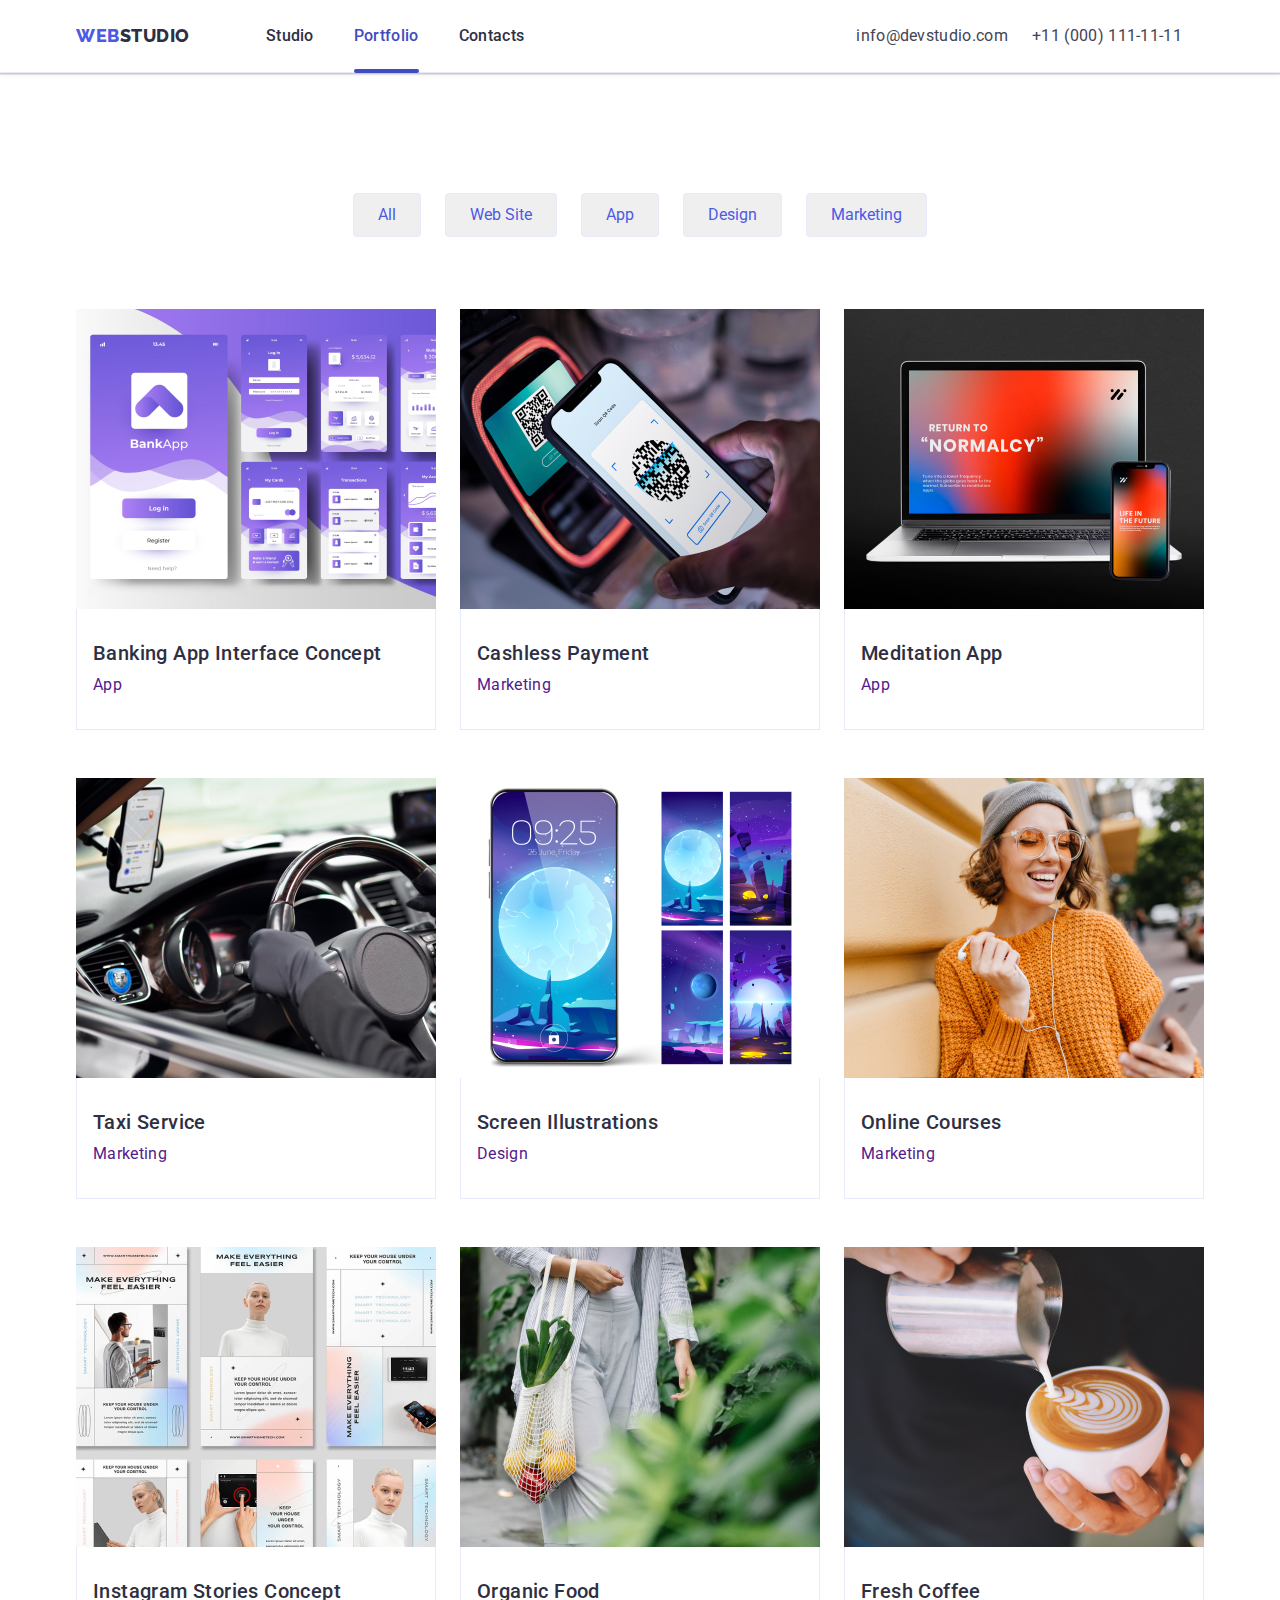
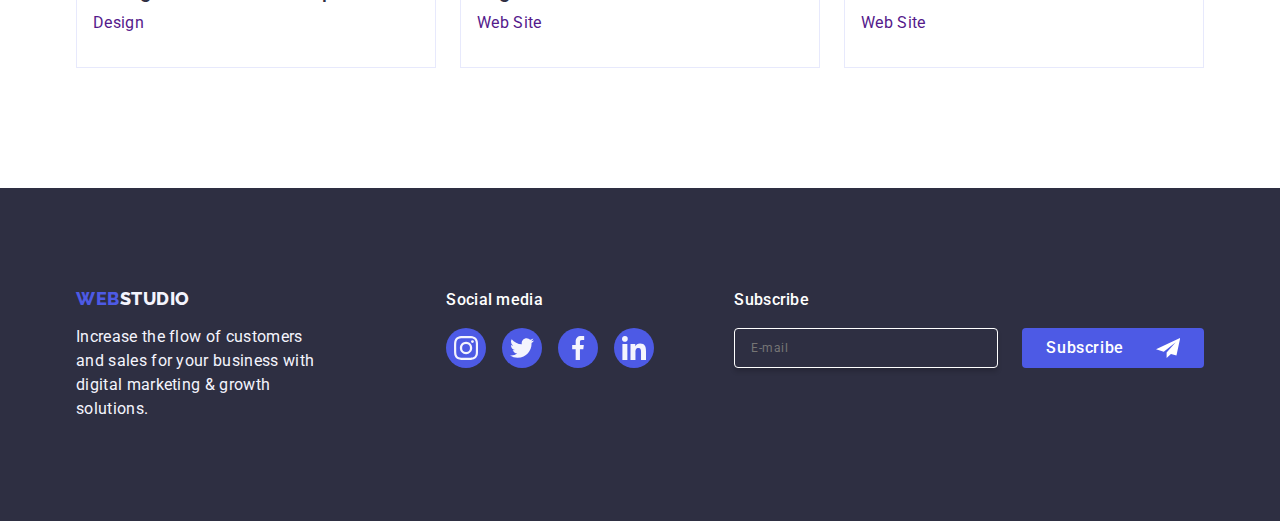
==== portfolio.html @ d0aaf646 "commit" ====
<!DOCTYPE html>
<html lang="en">
<head>

    <meta charset="UTF-8">
    <meta name="viewport" content="width=device-width, initial-scale=1.0">
    <title>pracadomowa2</title>
 
    <link rel="preconnect" href="https://fonts.googleapis.com">
<link rel="preconnect" href="https://fonts.gstatic.com" crossorigin>
<link href="https://fonts.googleapis.com/css2?family=Raleway:wght@800&family=Roboto:wght@400;500;700;900&display=swap"
rel="stylesheet">
<link rel="stylesheet" href="https://cdnjs.cloudflare.com/ajax/libs/modern-normalize/2.0.0/modern-normalize.min.css">
<link rel="stylesheet" href="./css/index.css">
<link rel="stylesheet" href="./css/index2.css">
</head>
<body>
    <header class="header">
        <div class="container header-div">
            <nav class="navigation">
                <a class="logo link" href="./index.html">Web<span class="logo-span">Studio</span></a>
               
                 <ul class="list nav-ul ">
                    <li class="nav-li"><a class="menu-link link" href="./index.html" >Studio</a></li>
                    <li class="nav-li"><a class="menu-link link menu-link-underline" href="./portfolio.html" >Portfolio</a></li>
                    <li class="nav-li"><a class="menu-link link" href="" >Contacts</a></li>
                </ul>
             </nav> 
            <address class="address">
    
                <ul class="list" >
     <li> <a class="address-item link" href="mailto:info@devstudio.com" >info@devstudio.com</a></li>
       <li><a class="address-item link" href="tel:+110001111111">+11 (000) 111-11-11</a></li>
                </ul>
    </address>
        </div>
    </header>
<main>

                        <!--Buttons-->
<section class="section-portfolio hero">
<div class="container">
    <h1 class="visually-hidden">Portfolio</h1>

    <ul class="project-list"> 
      <li class="link"><button type="button" class="button-p">All</button></li>
        <li class="link"><button type="button" class="button-p">Web Site</button></li>
       <li class="link"><button type="button" class="button-p">App</button></li>
       <li class="link"><button type="button" class="button-p">Design</button></li>
        <li class="link"><button type="button" class="button-p">Marketing</button></li>
    
    </ul>
            <!--Zbiór zdjęć z nagłowkami-->
                                <!--fisrt set-->
            <ul class="project-list-filters">
                <li class="li-portfolio">
                    <a class="link-two" href="">
                        <div class="overlay">
                    <img src="./images/photo1.jpg" alt="Interface application" width="360" height="300">
                <p class="overlay-p"> 14 Stylish and User-Friendly App Design Concepts · Task
                    Manager App · Calorie Tracker App · Exotic Fruit Ecommerce
                    App · Cloud Storage App</p>
                </div>

                    <div class="container-portfolio">   <h2 class="project-tittle">Banking App Interface Concept</h2> 
                <p class="project-text">App</p>
             </div> </a>
        </Li>
            <li class="li-portfolio">
                <a class="link-two" href="">
                    <div class="overlay">
                    <img src="./images/photo2.jpg" alt="Interface application" width="360" height="300">
                <p class="overlay-p"> 14 Stylish and User-Friendly App Design Concepts · Task
                    Manager App · Calorie Tracker App · Exotic Fruit Ecommerce
                    App · Cloud Storage App</p>
                </div>
                <div class="container-portfolio">      <h2 class="project-tittle">Cashless Payment</h2>
                <p class="project-text">Marketing</p>
          </div> </a>
        </li>
            <li class="li-portfolio">
                <a class="link-two" href="">
                    <div class="overlay">
                    <img src="./images/photo3.jpg" alt="Interface application" width="360" height="300">
                <p class="overlay-p"> 14 Stylish and User-Friendly App Design Concepts · Task
                    Manager App · Calorie Tracker App · Exotic Fruit Ecommerce
                    App · Cloud Storage App</p>
                </div>
                <div class="container-portfolio">  <h2 class="project-tittle">Meditation App</h2>
            <p class="project-text">App</p>
          </div> </a>
    </li> 
            <li class="li-portfolio">
                <a class="link-two" href="">
                    <div class="overlay">
                    <img src="./images/photo4.jpg" alt="Interface application" width="360" height="300">
                <p class="overlay-p"> 14 Stylish and User-Friendly App Design Concepts · Task
                    Manager App · Calorie Tracker App · Exotic Fruit Ecommerce
                    App · Cloud Storage App</p>
                </div>
                <div class="container-portfolio">       <h2 class="project-tittle">Taxi Service</h2>
                <p class="project-text">Marketing</p>
         </div>
            </a>
         </li>
          <li class="li-portfolio">
            <a class="link-two" href="">
                <div class="overlay">
                    <img src="./images/photo5.jpg" alt="Interface application" width="360" height="300">
                <p class="overlay-p"> 14 Stylish and User-Friendly App Design Concepts · Task
                    Manager App · Calorie Tracker App · Exotic Fruit Ecommerce
                    App · Cloud Storage App</p>
                </div>
                <div class="container-portfolio">     <h2 class="project-tittle">Screen Illustrations</h2>
                <p class="project-text">Design</p>
            </div>     </a> 
        </li>
            <li class="li-portfolio">
                <a class="link-two" href="">
                    <div class="overlay">
                    <img src="./images/photo6.jpg" alt="Interface application" width="360" height="300">
                <p class="overlay-p"> 14 Stylish and User-Friendly App Design Concepts · Task
                    Manager App · Calorie Tracker App · Exotic Fruit Ecommerce
                    App · Cloud Storage App</p>
                </div>
                <div class="container-portfolio">     <h2 class="project-tittle">Online Courses</h2>
                <p class="project-text">Marketing</p>
            </div>   </a>
        </li>
                <li class="li-portfolio">
                    <a class="link-two" href="">
                        <div class="overlay">
                        <img src="./images/photo7.jpg" alt="Interface application" width="360" height="300">
                    <p class="overlay-p"> 14 Stylish and User-Friendly App Design Concepts · Task
                        Manager App · Calorie Tracker App · Exotic Fruit Ecommerce
                        App · Cloud Storage App</p>
                    </div>
                <div class="container-portfolio">      <h2 class="project-tittle">Instagram Stories Concept</h2>
                <p class="project-text">Design</p>
            </div>   </a>
        </li>
            <li class="li-portfolio">
                <a class="link-two" href="">
                    <div class="overlay">
                    <img src="./images/photo8.jpg" alt="Interface application" width="360" height="300">
                <p class="overlay-p"> 14 Stylish and User-Friendly App Design Concepts · Task
                    Manager App · Calorie Tracker App · Exotic Fruit Ecommerce
                    App · Cloud Storage App</p>
                </div>
                <div class="container-portfolio">     <h2 class="project-tittle">Organic Food</h2>
                <p class="project-text">Web Site</p>
            </div>      </a>
            </li>
            <li class="li-portfolio">
                <a class="link-two" href="">
                    <div class="overlay">
                    <img src="./images/photo9.jpg" alt="Interface application" width="360" height="300">
                <p class="overlay-p"> 14 Stylish and User-Friendly App Design Concepts · Task
                    Manager App · Calorie Tracker App · Exotic Fruit Ecommerce
                    App · Cloud Storage App</p>
                </div>
                <div class="container-portfolio">     <h2 class="project-tittle">Fresh Coffee</h2>
                <p class="project-text">Web Site</p>
            </div>    </a>
        </li>
        </ul>
                                </div>
        </section>
</main>
<footer class="footer">
    <div class="container footer-flex"> 
  <div class="footer-first-subcontainer">
  <a href="./index.html" class="footer-logo link link-footer">Web<span class="footer-span">Studio</span></a>
   <p class="footer-text">Increase the flow of customers and sales for your business with digital marketing & growth solutions.</p>
    </div>
    <div>
      <p class="social-media-paragraph">Social media</p>
      <ul class="footer-social-list">
          <li class="link social-media-container">
              <a href="" class="footer-social-link">
                  <svg class="customers-icons-footer" width="24" height="24">
                      <use href="./images/icons.svg#icon-instagram"></use>
                  </svg>
              </a>
          </li>
          <li class="link social-media-container">
              <a href="" class="footer-social-link">
                  <svg class="customers-icons-footer" width="24" height="24">
                      <use href="./images/icons.svg#icon-twitter"></use>
                  </svg>
              </a>
          </li>
          <li class="link social-media-container">
              <a href="" class="footer-social-link">
                  <svg class="customers-icons-footer" width="24" height="24">
                      <use href="./images/icons.svg#icon-facebook"></use>
                  </svg>
              </a>
          </li>
          <li class="link social-media-container">
              <a href="" class="footer-social-link">
                  <svg class="customers-icons-footer" width="24" height="24">
                      <use href="./images/icons.svg#icon-linkedin"></use>
                  </svg>
              </a>
          </li>
      </ul>
    </div>
    <div class="footer-div">
        <p class="footer-text-two">Subscribe</p>
        <form class="footer-form">
        <label class="footer-label">
        <input class="footer-input" name="footer-input" type="email" placeholder="E-mail">
        </label>
        <button type="submit" class="footer-subscribe-button">Subscribe
            <svg width="24" height="24" class="footer-send-icon">
                <use href="./images/modal-icon.svg#icon-Send"></use>
            </svg>

        </button>
        </form>
    </div>
    </div>
  </footer>
</body>


</html>
---- css/index.css ----
/* BRAND COLORS */

:root {
    --brand-color-slate:  #434455;
    --brand-color-white: #FFFFFF;
    --brand-color-iris: #4D5AE5;
   --brand-color-navyblue: #2E2F42;
   --brand-color-ocean: #404BBF;
--brand-color-customers:  #8e8f99;
--brand-color-CLOUD:#F4F4FD;
--brand-color-CORNFLOWER:  #E7E9FC;
--gap: 10px
}

*{

    box-sizing: border-box;
    margin: 0;
    padding: 0;
    

  }

  ul,
  ol {
    list-style: none;
    padding-left: 0;
  }

  .list {
    list-style: none;
    margin: 0;
    padding-left: 0;
  }


.section-first{
    padding:188px 0;
    background-color: var(--brand-color-navyblue);
    background-image: linear-gradient(
        rgba(46, 47, 66, 0.7),
        rgba(46, 47, 66, 0.7)),
    url(../images/people-office.jpg);
    max-width: 1440px;
    background-repeat: no-repeat;
    background-position: center;
    background-size: cover;
    margin: 0 auto;
}

.section-second{
    padding: 120px 0;
}
.section-three{
    padding-bottom: 120px;
}
.section-four{
background-color:#F4F4FD ;
padding: 120px 0;

}

.section-five{
    padding-top: 120px;
    padding-bottom: 1200px;
}
.section-portfolio{
    padding-top: 96px;
    padding-bottom: 120px;
}

.container{
    max-width: 1158px;
    margin: 0 auto;
    padding: 0 15px;

}

  body{
  font-family:"Roboto" , sans-serif;
  background-color:#FFFFFF ;
  color: #434455;
  font-weight: 400;
 }    
            
.link{
    text-decoration: none;
    display: block;
}

.list{
    list-style: none;
    display: flex;
    gap: 24px;
    margin: 0;
    padding-left: 0;

}

img{
    display: block;
}


                            /*Header*/
    .logo{
    font-family: "Raleway", sans-serif;
    font-weight: 800;
    font-size: 18px;
    line-height: 1.17;
    letter-spacing: 0.03em ;
    text-transform: uppercase;
    color:var(--brand-color-iris);
    margin-right: 76px;
 }

 .logo-span{
color:var(--brand-color-navyblue);

 }

 
    .menu-link {
    font-size: 16px ;
    font-weight: 500 ;
    color: var(--brand-color-navyblue);
    line-height: 1.5 ;
    letter-spacing: 0.02em ;
    padding: 24px 0;

    }

    .menu-link:hover,
    .menu-link:focus,
    .menu-link:active {
    color: var(--brand-color-ocean) ;
    }
    
    .menu-link-underline{
        transition: color 250ms cubic-bezier(0.4, 0, 0.2, 1);
        position: relative;
        color: #404bbf;
    }
    .menu-link-underline::after{
        content: "";
        position: absolute;
        left: 0;
        right: 2px;
        bottom: -1px;
        width: 100%;
        height: 4px;
        background-color: #404bbf;
        border-radius: 2px;
      }
    
  .navigation{
    display: flex;
    align-items: center;
  }

.header-div{
  display: flex;
align-items: center;
}

  .header{
    background-color: #FFFFFF;
    border-bottom: 1px solid var(--brand-color-CORNFLOWER);
    box-shadow: 0px 2px 1px rgba(46, 47, 66, 0.08),
    0px 1px 1px rgba(46, 47, 66, 0.16), 0px 1px 6px rgba(46, 47, 66, 0.08);
  }
  
  
                         /*Section-1*/
     .hero{
        padding: 120px 0;
        
     } 
    .hero-title{
        color:var(--brand-color-white);
        font-size: 56px ;
        font-weight: 700 ;
        line-height: 1.07 ;
        letter-spacing: 0.02em ; 
        text-align: center ;
        max-width: 496px;
        margin: 0 auto;
   }

   .container > .hero-title{
    margin-bottom: 48px;
   }
   
   .hero-btn{
    background-color: var(--brand-color-iris) ;
    font-weight: 500 ;
    line-height: 1.5 ;
    letter-spacing: 0.04em ;
    color:var(--brand-color-white) ;
    cursor: pointer ;
    font-size: 16px ;
    font-family: "Roboto",sans-serif;
    text-align: center;
    display: block;
    min-width: 169px;
    height: 56px;
    border: none;
    border-radius: 4px;
    margin: 0 auto;
    text-decoration: none;
    padding: 16px 32px;
    box-shadow: 0px 4px 4px 0px rgba(0, 0, 0, 0.15);
    transition: background-color 250ms cubic-bezier(0.4, 0, 0.2, 1);}

     .hero-btn:hover,
     .hero-btn:focus,
     .hero-btn:active{
    background-color:var(--brand-color-ocean) ;
     }

                        /*Section2*/

.important-item{
  width: calc((100% - 72px) / 4);

}

.visually-hidden{
    position: absolute;
    height: 1px;
    overflow: hidden;
    width: 1px;
    margin: -1px;
    border: 0;
    padding: 0;
    white-space: nowrap;
    clip: rect(0 0 0 0);
    clip-path: inset(100%);
    flex-wrap: nowrap;
}


.container-items{
display: flex;
border: 1px solid #F4F4FD;
justify-content: center;
align-items: center;
border-radius: 4px;
background-color:var(--brand-color-CLOUD) ;
width: 264px;
height: 112px;
flex-shrink: 0;
margin-bottom: 8px;
}

.section-second .important-tittle,
.section-second .important-text{
    text-align: left;
    
}
.important-tittle{
    font-size: 20px ;
    font-weight: 500 ;
    color: var(--brand-color-navyblue) ;
    line-height: 1.2 ;
    letter-spacing: 0.02em ;
    margin-bottom: 8px;
    text-align: center;

}
.important-text{
    font-style: 16px ;
    line-height:  1.5 ; 
    letter-spacing:0.02em ;
}


                        /*WHAT ARE WE DOING OFFERT*/

.caption-what-are-we-doing{
    text-align: center;
    padding: 32px 16px ;
}

.studio-list{
  gap: 24px;
  display: flex;  
}

.studio-head{
    font-size: 36px ; 
    line-height: 1.11 ;
    text-align: center ;
    letter-spacing: 0.02em ;
    text-transform: capitalize ;
    color: var(--brand-color-navyblue) ;
    margin-bottom: 72px;

}

.studio-item{
    width: calc((100%-48px)/3);
}


                        /*TEAM*/

.item-our-team{
    border-radius:0px 0px 4px 4px;
    width:calc((100% - 72px) / 4);
    background-color: var(--brand-color-white);
    box-shadow: 0px 2px 1px 0px rgba(46, 47, 66, 0.08),
    0px 1px 1px 0px rgba(46, 47, 66, 0.16),
    0px 1px 6px 0px rgba(46, 47, 66, 0.08);

    
}

.caption-our-team{
    padding: 32px 0;

}

.team-head{
    font-size: 36px ;
    line-height: 1.11 ;
    text-align: center ;
    letter-spacing: 0.02em ;
    text-transform: capitalize ;
    color: var(--brand-color-navyblue) ;
    margin-bottom: 72px;
    }

.team-tittle{
    color: #2E2F42 ;
    font-weight: 500 ;
    font-size: 20px ;
    line-height: 1.2 ;
    letter-spacing: 0.02em ;
    margin-bottom: 8px;
    text-align: center;
}

.team-text{
    font-size: 16px ;
    line-height: 1.5 ;
    letter-spacing: 0.02em ;
    text-align: center;
    margin-bottom: 8px;
    }



    .team-social-list{
        display: flex;
        justify-content: center;
        margin-top: 8px;
        gap: 24px;
    }

    .team-svg{
        fill:var(--brand-color-CLOUD);

    }

    .element.style{
        display: block;
        width: 100%;
        height: 100%;
    }

    .team-social-item{
        display: flex;
       background-color: var(--brand-color-iris);
        width: 100%;
        height: 100%;
        border: none;
        border-radius: 50% ;
        align-items: center;
        justify-content: center;
        cursor: pointer;
        transition: background-color 250ms cubic-bezier(0.4, 0, 0.2, 1); 
   
    }

    .team-social-item:hover,
    .team-social-item:focus,
    .team-social-item:active{
    background-color: #404BBF;
    }


    .team-icon-link{
width: 40px;
height: 40px;

    }
           /*Section Five*/
    .button-customers{
width: calc((100% - 120px) / 6);
height: 88px;
}

    .customers-link{
width: 100%;
height: 100%;
border: 1PX solid #8e8f99;
border-radius: 4px;
display: flex;
align-items: center;
justify-content: center;
color: #8e8f99;
transition: border-color 250ms cubic-bezier(0.4, 0, 0.2, 1),
color 250ms cubic-bezier(0.4, 0, 0.2, 1);
    }

.customers-link:hover,
.customers-link:focus,
.customers-link:active{
    border-color:var(--brand-color-ocean)  ;
    color: var(--brand-color-ocean);
}

    .customers-icons{
fill:currentColor;
    }



                                            /* Footer*/


.footer {
    background-color: var(--brand-color-navyblue) ;
    padding:100px 0 ;
}

.footer-flex{
    display: flex;
    align-items: baseline;

}


.footer-first-subcontainer{
    margin-right: 120px ;
}

.footer-span{
color:var(--brand-color-CLOUD);

}
.footer-logo{
    font-family: "Raleway",sans-serif ;
    font-weight: 800 ;
    font-size: 18px ;
    line-height: 1.17 ;
    letter-spacing: 0.03em ;
    text-transform: uppercase ;
    color: var(--brand-color-iris);
}

.link-footer{
    margin-bottom: 16px;
    display: inline-block;
}

.footer-text{
    line-height: 1.5 ;
    letter-spacing: 0.02em ;
    color:#F4F4FD;
     max-width: 264px;
}

.footer-social-link{
    display: flex;
    align-items: center;
    justify-content: center;
    width: 100%;
    height: 100%;
    max-height: 40px;
    background-color: #4D5AE5;
    border-radius: 50%;
    transition: background-color 250ms cubic-bezier(0.4, 0, 0.2, 1);
}

.footer-social-link:hover,
.footer-social-link:focus,
.footer-social-link:active{
    background-color: #31d0aa;
}

.social-media-paragraph{
    color: #FFFFFF;
    font-family: inherit;
    font-size: 16px;
    font-weight: 500;
    line-height: 1.5;
    letter-spacing: 0.02em;
    margin-bottom: 16px;
}

.footer-social-list{
    display: flex;
    gap: 16px;
}

.social-media-container{
    width: 40px;
    height: 40px;
   transition: background-color 250ms cubic-bezier(0.4, 0, 0.2, 1)

}

.customers-icons-footer{
    fill: #f4f4fd;
        }

.footer-div{
    margin-left: 80px;
}

.footer-text-two{
    margin-bottom: 16px;
    font-size: 16px;
    font-weight: 500;
    line-height: 1.5;
    letter-spacing: 0.02em;
    color: #ffffff;

}

.footer-form{
  display: flex;
  gap: 24px;
}

.footer-label{
border: 1px;
border-radius: 4px;
border-color: #FFFFFF;

}

.footer-input{
width: 264px;
height: 40px;
border: 1px solid #FFFFFF;
background-color: transparent;
font-size: 12px;
line-height: 1.5;
letter-spacing: 0.04em;
padding-left: 16px;
box-shadow: 0px 4px 4px 0px rgba(0, 0, 0, 0.15);
border-radius: 4px;
color: #FFFFFF;
display: flex;
}

.input-footer ::placeholder{
    color: #FFFFFF;
}

.footer-subscribe-button{
    min-width: 165px;
    height: 40px;
    display: flex;
    color: #FFFFFF;
    background-color: var(--brand-color-iris);
    border-radius: 4px;
    padding: 8px 24px;
    gap:16px;
    align-items: center;
    justify-content: center;
    line-height: 1.5;
    font-weight: 500;
    font-size: 16px;
    letter-spacing: 0.04em;
    cursor: pointer;
    border: none;
}


.footer-send-icon{
margin-left: 16px; 
}
                                           /*BUTTON*/

.button-p{
    padding: 12px 24px;
    border: 1px solid #E7E9FC;
    border-radius: 4px;
    color: var(--brand-color-iris);
    cursor: pointer;
    transition: color 250ms cubic-bezier(0.4, 0, 0.2, 1),
    background-color 250ms cubic-bezier(0.4, 0, 0.2, 1),
    border-color 250ms cubic-bezier(0.4, 0, 0.2, 1),
    box-shadow 250ms cubic-bezier(0.4, 0, 0.2, 1)
    }

.button-p:hover,
.button-p:focus,
.button-p:active{
    border: 1px solid transparent;
    box-shadow: 0px 3px 1px rgba(0, 0, 0, 0.1), 0px 2px 1px rgba(0, 0, 0, 0.08), 0px 2px 2px rgba(0, 0, 0, 0.12)

}

.li-portfolio{
    width: calc((100% - 48px) / 3);
    
}

.link-two{
    display: block;
    transition: box-shadow 250ms cubic-bezier(0.4, 0, 0.2, 1);
    text-decoration: none;
}

.link-two:hover,
.link-two:focus,
.link-two:active:active{
    box-shadow: 0px 1px 6px rgba(46, 47, 66, 0.08),
    0px 1px 1px rgba(46, 47, 66, 0.16), 0px 2px 1px rgba(46, 47, 66, 0.08);
}
.project-list{
    justify-content: center;
    display: flex;
    gap: 24px;
    margin-bottom: 72px;
}

.project-list-filters{
    flex-wrap: wrap;
    display: flex;
    column-gap: 24px;
    row-gap: 48px;
}

 .project-tittle{
    color: var(--brand-color-navyblue) ;
    font-weight: 500 ;
    font-size: 20px ;
    line-height: 1.2 ;
    letter-spacing: 0.02em ;
    margin-bottom: 8px;
    text-decoration: none;
 }

.project-text{
    font-size:16px;
    letter-spacing: 0.02em ;
    line-height: 1.5 ;
    text-decoration: none;

}
.container-portfolio{
    padding: 32px 16px;
    border: 1px solid #E7E9FC;
    border-top: none;

}

.overlay{
    position: relative;
    overflow: hidden;
}

.overlay-p{
    position: absolute;
    top: 0;
    font-weight: 400;
    font-size: 16px;
    line-height: 1.5;
    letter-spacing: 0.02em;
    color: #f4f4fd;
    padding: 40px 32px;
    background-color: #4d5ae5;
    height: 100%;
    width: 100%;
    transform: translateY(100%);
    transition: transform 250ms cubic-bezier(0.4, 0, 0.2, 1);
}

.link-two:hover .overlay-p,
.link-two:focus .overlay-p{
    transform: translateY(0%);
}

                                                    /*ADRESS*/
.address{
    font-style: normal;
    align-items: center;
    display: flex;
}

.address-item {
font-size: 16px ;
line-height: 1.5 ;
letter-spacing: 0.02em ;
color: #434455;
transition:  color 250ms cubic-bezier(0.4, 0, 0.2, 1);
}
 

.nav-ul{
display: flex;
gap: 40px;
margin-right: 332px;
}


.address-item:hover,
.address-item:focus,
.address-item:active {
color: var(--brand-color-ocean) ;
}


.header-secondary{
    color: #2e2f42;
    font-weight: 700;
    font-size: 36px;
    line-height: 1.11;
    letter-spacing: 0.02em;
    text-transform: capitalize;
    text-align: center;
    margin-bottom: 72px;

}

.modal-container{
    position: absolute;
    top: 50%;
    left: 50%;
    transform: translate(-50%, -50%) scale(1);
    width: 408px;
    min-height: 584px;
    background: #fcfcfc;
    box-shadow: 0px 1px 1px rgba(0, 0, 0, 0.14), 0px 1px 3px rgba(0, 0, 0, 0.12),
      0px 2px 1px rgba(0, 0, 0, 0.2);
    border-radius: 4px;
    transition: transform 250ms cubic-bezier(0.4, 0, 0.2, 1);
    padding: 72px 24px 24px 24px;

}

.modal-backdrop{
    position: fixed;
    top: 0;
    left: 0;
    width: 100%;
    height: 100%;
    background-color: rgba(46, 47, 66, 0.4);
    transition: opacity 250ms cubic-bezier(0.4, 0, 0.2, 1),
      visibility 250ms cubic-bezier(0.4, 0, 0.2, 1);

}

.modal-close-button {
    position: absolute;
    top: 24px;
    right: 24px;
    width: 24px;
    height: 24px;
    display: flex;
    align-items: center;
    justify-content: center;
    background-color:var(--brand-color-CORNFLOWER);
    border: 1px solid rgba(0, 0, 0, 0.1);
    border-radius: 50%;
    padding: 0;
    cursor: pointer;
    transition: background-color 250ms cubic-bezier(0.4, 0, 0.2, 1),
      border 250ms cubic-bezier(0.4, 0, 0.2, 1);
  }
  
.modal-close-button:hover,
.modal-close-button:focus{
background-color: #404BBF;
border: none;
fill: var(--brand-color-white);
}
  

.modal-icon{
    transition: fill 250ms cubic-bezier(0.4, 0, 0.2, 1);
}

.is-hidden{
        opacity: 0;
        visibility: hidden;
        pointer-events: none;
      }

.modal-div-form{
margin-bottom: 8px;
}

.modal-label{
    font-size: 12px;
    line-height: 1.17;
    letter-spacing: 0.04em;
    color: #8e8f99;
    display: block;
    margin-bottom: 4px;
}

.modal-div-input{
position: relative;
}

.modal-input{
    width: 100%;
    height: 40px;
    border: 1px solid rgba(46, 47, 66, 0.4);
    border-radius: 4px;
    background-color: transparent;
    transition: border-color 250ms cubic-bezier(0.4, 0, 0.2, 1);
    padding-left: 38px;
    outline: transparent;
  }

  .modal-input:focus{
   border-color: #4D5AE5;
  }

  .modal-input:focus + svg{
    fill: #4D5AE5;
  }
  

.modal-svg{
    position: absolute;
    left: 16px;
    top: 50%;
    transform: translateY(-50%);
    transition: fill 250ms cubic-bezier(0.4, 0, 0.2, 1);
}



.modal-text{
font-weight: 500;
font-size: 16px;
line-height: 1.5;
text-align: center;
letter-spacing: 0.02em;
color: #2E2F42;
margin-bottom: 16px;

}

.modal-div-two-form{
    margin-bottom: 16px;
}

.modal-two-input{
    width: 100%;
    height: 120px;
    font-size: 12px;
    line-height: 1.17;
    letter-spacing: 0.04em;
    color: rgba(46, 47, 66, 0.4);
    border: 1px solid rgba(46, 47, 66, 0.4); 
    border-radius: 4px;
    background-color: transparent;
    padding: 8px 16px;
    outline: transparent;
    resize: none;
    transition: border-color 250ms cubic-bezier(0.4, 0, 0.2, 1);
}   

.modal-two-input:focus{
    border-color: #4D5AE5;
}

.modal-three-form{
    margin-bottom: 24px;
}

.modal-three-label{
    display:block;
    font-size: 12px;
    line-height: 1.17;
    letter-spacing: 0.04em;
    color: #8e8f99;;
}

.modal-span{
    width: 16px;
    height: 16px;
    border: 1px solid rgba(46, 47, 66, 0.4);
    border-radius: 2px;
    transition:background-color 250ms cubic-bezier(0.4, 0, 0.2, 1), border 250ms cubic-bezier(0.4, 0, 0.2, 1), fill 250ms cubic-bezier(0.4, 0, 0.2, 1);
    display: inline-flex;
    align-items: center;
    justify-content: center;
    fill: transparent;
}
.modal-link{
    color: #4D5AE5;
}

.modal-button-send{
display: block;
min-width: 169px;
height: 56px;
font-size: 16px;
font-weight: 500;
line-height: 1.5;
letter-spacing: 0.04em;
color: #FFFFFF;
cursor: pointer;
background-color: #4D5AE5;
border: none;
border-radius: 4px;
transition: background-color 250ms cubic-bezier(0.4, 0, 0.2, 1)
}

.modal-check:checked + .modal-three-label span{
    background-color: #404bbf;
    border: none;
    fill: #f4f4fd;
}
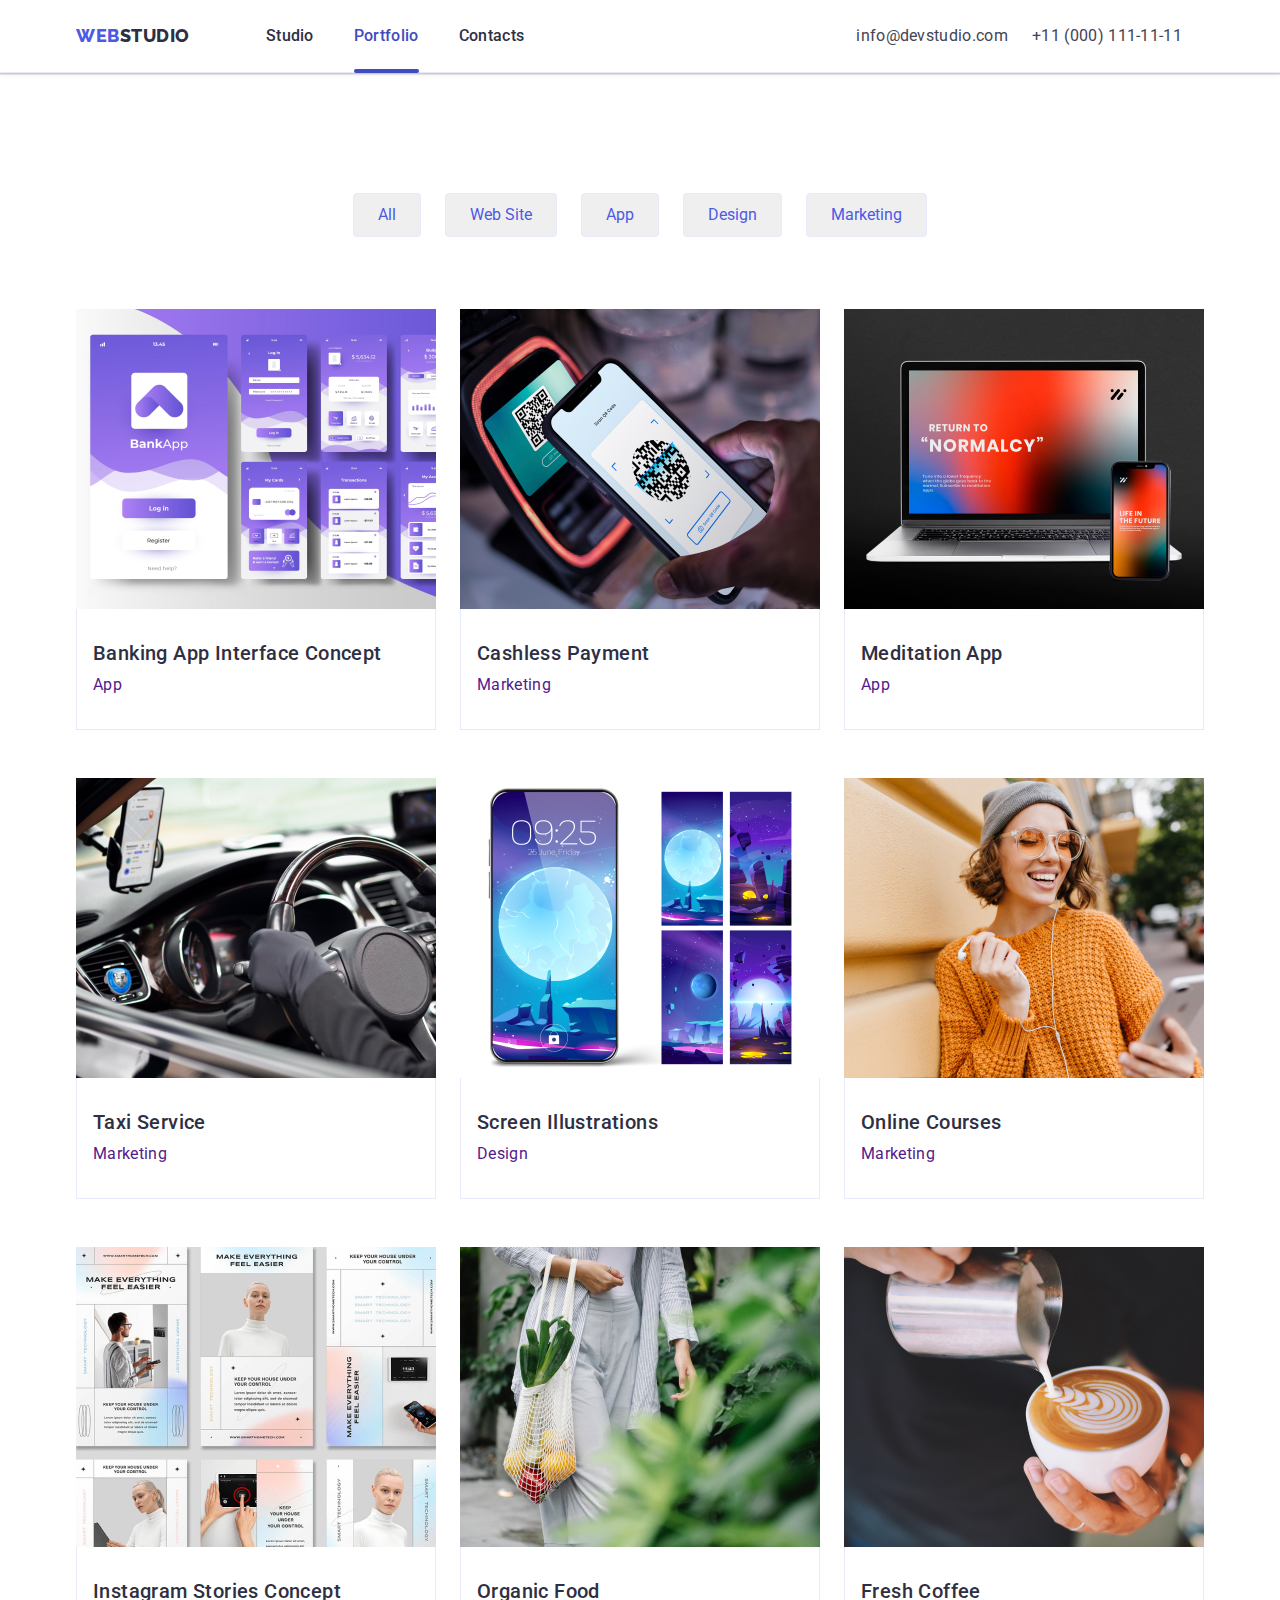
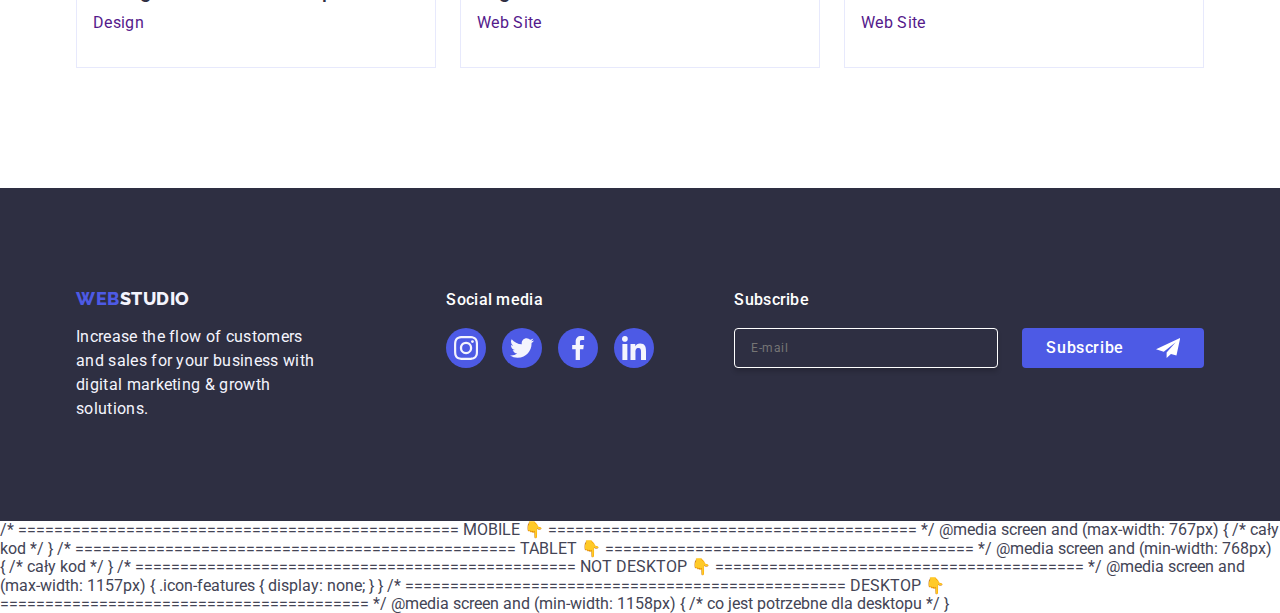
==== commit 7c4e77cd: "commit" ====
--- a/portfolio.html
+++ b/portfolio.html
@@ -223,6 +223,23 @@
     </div>
   </footer>
 </body>
-
+/* ================================================= MOBILE 👇 ========================================= */
+@media screen and (max-width: 767px) {
+  /* cały kod */
+}
+/* ================================================= TABLET 👇 ========================================= */
+@media screen and (min-width: 768px) {
+  /* cały kod */
+}
+/* ================================================= NOT DESKTOP 👇 ========================================= */
+@media screen and (max-width: 1157px) {
+  .icon-features {
+    display: none;
+  }
+}
+/* ================================================= DESKTOP 👇 ========================================= */
+@media screen and (min-width: 1158px) {
+  /* co jest potrzebne dla desktopu */
+}
 
 </html>--- a/css/index.css
+++ b/css/index.css
@@ -923,3 +923,1846 @@
     border: none;
     fill: #f4f4fd;
 }
+
+/* ================================================= MOBILE 👇 ========================================= */
+@media screen and (max-width: 767px) {
+    /* cały kod */
+    *{
+
+        box-sizing: border-box;
+        margin: 0;
+        padding: 0;
+        
+    
+      }
+    
+      ul,
+      ol {
+        list-style: none;
+        padding-left: 0;
+      }
+    
+      .list {
+        list-style: none;
+        margin: 0;
+        padding-left: 0;
+      }
+    
+    
+    .section-first{
+        padding:188px 0;
+        background-color: var(--brand-color-navyblue);
+        background-image: linear-gradient(
+            rgba(46, 47, 66, 0.7),
+            rgba(46, 47, 66, 0.7)),
+        url(../images/people-office.jpg);
+        max-width: 1440px;
+        background-repeat: no-repeat;
+        background-position: center;
+        background-size: cover;
+        margin: 0 auto;
+    }
+    
+    .section-second{
+        padding: 120px 0;
+    }
+    .section-three{
+        padding-bottom: 120px;
+    }
+    .section-four{
+    background-color:#F4F4FD ;
+    padding: 120px 0;
+    
+    }
+    
+    .section-five{
+        padding-top: 120px;
+        padding-bottom: 1200px;
+    }
+    .section-portfolio{
+        padding-top: 96px;
+        padding-bottom: 120px;
+    }
+    
+    .container{
+        max-width: 1158px;
+        margin: 0 auto;
+        padding: 0 15px;
+    
+    }
+    
+      body{
+      font-family:"Roboto" , sans-serif;
+      background-color:#FFFFFF ;
+      color: #434455;
+      font-weight: 400;
+     }    
+                
+    .link{
+        text-decoration: none;
+        display: block;
+    }
+    
+    .list{
+        list-style: none;
+        display: flex;
+        gap: 24px;
+        margin: 0;
+        padding-left: 0;
+    
+    }
+    
+    img{
+        display: block;
+    }
+    
+    
+                                /*Header*/
+        .logo{
+        font-family: "Raleway", sans-serif;
+        font-weight: 800;
+        font-size: 18px;
+        line-height: 1.17;
+        letter-spacing: 0.03em ;
+        text-transform: uppercase;
+        color:var(--brand-color-iris);
+        margin-right: 76px;
+     }
+    
+     .logo-span{
+    color:var(--brand-color-navyblue);
+    
+     }
+    
+     
+        .menu-link {
+        font-size: 16px ;
+        font-weight: 500 ;
+        color: var(--brand-color-navyblue);
+        line-height: 1.5 ;
+        letter-spacing: 0.02em ;
+        padding: 24px 0;
+    
+        }
+    
+        .menu-link:hover,
+        .menu-link:focus,
+        .menu-link:active {
+        color: var(--brand-color-ocean) ;
+        }
+        
+        .menu-link-underline{
+            transition: color 250ms cubic-bezier(0.4, 0, 0.2, 1);
+            position: relative;
+            color: #404bbf;
+        }
+        .menu-link-underline::after{
+            content: "";
+            position: absolute;
+            left: 0;
+            right: 2px;
+            bottom: -1px;
+            width: 100%;
+            height: 4px;
+            background-color: #404bbf;
+            border-radius: 2px;
+          }
+        
+      .navigation{
+        display: flex;
+        align-items: center;
+      }
+    
+    .header-div{
+      display: flex;
+    align-items: center;
+    }
+    
+      .header{
+        background-color: #FFFFFF;
+        border-bottom: 1px solid var(--brand-color-CORNFLOWER);
+        box-shadow: 0px 2px 1px rgba(46, 47, 66, 0.08),
+        0px 1px 1px rgba(46, 47, 66, 0.16), 0px 1px 6px rgba(46, 47, 66, 0.08);
+      }
+      
+      
+                             /*Section-1*/
+         .hero{
+            padding: 120px 0;
+            
+         } 
+        .hero-title{
+            color:var(--brand-color-white);
+            font-size: 56px ;
+            font-weight: 700 ;
+            line-height: 1.07 ;
+            letter-spacing: 0.02em ; 
+            text-align: center ;
+            max-width: 496px;
+            margin: 0 auto;
+       }
+    
+       .container > .hero-title{
+        margin-bottom: 48px;
+       }
+       
+       .hero-btn{
+        background-color: var(--brand-color-iris) ;
+        font-weight: 500 ;
+        line-height: 1.5 ;
+        letter-spacing: 0.04em ;
+        color:var(--brand-color-white) ;
+        cursor: pointer ;
+        font-size: 16px ;
+        font-family: "Roboto",sans-serif;
+        text-align: center;
+        display: block;
+        min-width: 169px;
+        height: 56px;
+        border: none;
+        border-radius: 4px;
+        margin: 0 auto;
+        text-decoration: none;
+        padding: 16px 32px;
+        box-shadow: 0px 4px 4px 0px rgba(0, 0, 0, 0.15);
+        transition: background-color 250ms cubic-bezier(0.4, 0, 0.2, 1);}
+    
+         .hero-btn:hover,
+         .hero-btn:focus,
+         .hero-btn:active{
+        background-color:var(--brand-color-ocean) ;
+         }
+    
+                            /*Section2*/
+    
+    .important-item{
+      width: calc((100% - 72px) / 4);
+    
+    }
+    
+    .visually-hidden{
+        position: absolute;
+        height: 1px;
+        overflow: hidden;
+        width: 1px;
+        margin: -1px;
+        border: 0;
+        padding: 0;
+        white-space: nowrap;
+        clip: rect(0 0 0 0);
+        clip-path: inset(100%);
+        flex-wrap: nowrap;
+    }
+    
+    
+    .container-items{
+    display: flex;
+    border: 1px solid #F4F4FD;
+    justify-content: center;
+    align-items: center;
+    border-radius: 4px;
+    background-color:var(--brand-color-CLOUD) ;
+    width: 264px;
+    height: 112px;
+    flex-shrink: 0;
+    margin-bottom: 8px;
+    }
+    
+    .section-second .important-tittle,
+    .section-second .important-text{
+        text-align: left;
+        
+    }
+    .important-tittle{
+        font-size: 20px ;
+        font-weight: 500 ;
+        color: var(--brand-color-navyblue) ;
+        line-height: 1.2 ;
+        letter-spacing: 0.02em ;
+        margin-bottom: 8px;
+        text-align: center;
+    
+    }
+    .important-text{
+        font-style: 16px ;
+        line-height:  1.5 ; 
+        letter-spacing:0.02em ;
+    }
+    
+    
+                            /*WHAT ARE WE DOING OFFERT*/
+    
+    .caption-what-are-we-doing{
+        text-align: center;
+        padding: 32px 16px ;
+    }
+    
+    .studio-list{
+      gap: 24px;
+      display: flex;  
+    }
+    
+    .studio-head{
+        font-size: 36px ; 
+        line-height: 1.11 ;
+        text-align: center ;
+        letter-spacing: 0.02em ;
+        text-transform: capitalize ;
+        color: var(--brand-color-navyblue) ;
+        margin-bottom: 72px;
+    
+    }
+    
+    .studio-item{
+        width: calc((100%-48px)/3);
+    }
+    
+    
+                            /*TEAM*/
+    
+    .item-our-team{
+        border-radius:0px 0px 4px 4px;
+        width:calc((100% - 72px) / 4);
+        background-color: var(--brand-color-white);
+        box-shadow: 0px 2px 1px 0px rgba(46, 47, 66, 0.08),
+        0px 1px 1px 0px rgba(46, 47, 66, 0.16),
+        0px 1px 6px 0px rgba(46, 47, 66, 0.08);
+    
+        
+    }
+    
+    .caption-our-team{
+        padding: 32px 0;
+    
+    }
+    
+    .team-head{
+        font-size: 36px ;
+        line-height: 1.11 ;
+        text-align: center ;
+        letter-spacing: 0.02em ;
+        text-transform: capitalize ;
+        color: var(--brand-color-navyblue) ;
+        margin-bottom: 72px;
+        }
+    
+    .team-tittle{
+        color: #2E2F42 ;
+        font-weight: 500 ;
+        font-size: 20px ;
+        line-height: 1.2 ;
+        letter-spacing: 0.02em ;
+        margin-bottom: 8px;
+        text-align: center;
+    }
+    
+    .team-text{
+        font-size: 16px ;
+        line-height: 1.5 ;
+        letter-spacing: 0.02em ;
+        text-align: center;
+        margin-bottom: 8px;
+        }
+    
+    
+    
+        .team-social-list{
+            display: flex;
+            justify-content: center;
+            margin-top: 8px;
+            gap: 24px;
+        }
+    
+        .team-svg{
+            fill:var(--brand-color-CLOUD);
+    
+        }
+    
+        .element.style{
+            display: block;
+            width: 100%;
+            height: 100%;
+        }
+    
+        .team-social-item{
+            display: flex;
+           background-color: var(--brand-color-iris);
+            width: 100%;
+            height: 100%;
+            border: none;
+            border-radius: 50% ;
+            align-items: center;
+            justify-content: center;
+            cursor: pointer;
+            transition: background-color 250ms cubic-bezier(0.4, 0, 0.2, 1); 
+       
+        }
+    
+        .team-social-item:hover,
+        .team-social-item:focus,
+        .team-social-item:active{
+        background-color: #404BBF;
+        }
+    
+    
+        .team-icon-link{
+    width: 40px;
+    height: 40px;
+    
+        }
+               /*Section Five*/
+        .button-customers{
+    width: calc((100% - 120px) / 6);
+    height: 88px;
+    }
+    
+        .customers-link{
+    width: 100%;
+    height: 100%;
+    border: 1PX solid #8e8f99;
+    border-radius: 4px;
+    display: flex;
+    align-items: center;
+    justify-content: center;
+    color: #8e8f99;
+    transition: border-color 250ms cubic-bezier(0.4, 0, 0.2, 1),
+    color 250ms cubic-bezier(0.4, 0, 0.2, 1);
+        }
+    
+    .customers-link:hover,
+    .customers-link:focus,
+    .customers-link:active{
+        border-color:var(--brand-color-ocean)  ;
+        color: var(--brand-color-ocean);
+    }
+    
+        .customers-icons{
+    fill:currentColor;
+        }
+    
+    
+    
+                                                /* Footer*/
+    
+    
+    .footer {
+        background-color: var(--brand-color-navyblue) ;
+        padding:100px 0 ;
+    }
+    
+    .footer-flex{
+        display: flex;
+        align-items: baseline;
+    
+    }
+    
+    
+    .footer-first-subcontainer{
+        margin-right: 120px ;
+    }
+    
+    .footer-span{
+    color:var(--brand-color-CLOUD);
+    
+    }
+    .footer-logo{
+        font-family: "Raleway",sans-serif ;
+        font-weight: 800 ;
+        font-size: 18px ;
+        line-height: 1.17 ;
+        letter-spacing: 0.03em ;
+        text-transform: uppercase ;
+        color: var(--brand-color-iris);
+    }
+    
+    .link-footer{
+        margin-bottom: 16px;
+        display: inline-block;
+    }
+    
+    .footer-text{
+        line-height: 1.5 ;
+        letter-spacing: 0.02em ;
+        color:#F4F4FD;
+         max-width: 264px;
+    }
+    
+    .footer-social-link{
+        display: flex;
+        align-items: center;
+        justify-content: center;
+        width: 100%;
+        height: 100%;
+        max-height: 40px;
+        background-color: #4D5AE5;
+        border-radius: 50%;
+        transition: background-color 250ms cubic-bezier(0.4, 0, 0.2, 1);
+    }
+    
+    .footer-social-link:hover,
+    .footer-social-link:focus,
+    .footer-social-link:active{
+        background-color: #31d0aa;
+    }
+    
+    .social-media-paragraph{
+        color: #FFFFFF;
+        font-family: inherit;
+        font-size: 16px;
+        font-weight: 500;
+        line-height: 1.5;
+        letter-spacing: 0.02em;
+        margin-bottom: 16px;
+    }
+    
+    .footer-social-list{
+        display: flex;
+        gap: 16px;
+    }
+    
+    .social-media-container{
+        width: 40px;
+        height: 40px;
+       transition: background-color 250ms cubic-bezier(0.4, 0, 0.2, 1)
+    
+    }
+    
+    .customers-icons-footer{
+        fill: #f4f4fd;
+            }
+    
+    .footer-div{
+        margin-left: 80px;
+    }
+    
+    .footer-text-two{
+        margin-bottom: 16px;
+        font-size: 16px;
+        font-weight: 500;
+        line-height: 1.5;
+        letter-spacing: 0.02em;
+        color: #ffffff;
+    
+    }
+    
+    .footer-form{
+      display: flex;
+      gap: 24px;
+    }
+    
+    .footer-label{
+    border: 1px;
+    border-radius: 4px;
+    border-color: #FFFFFF;
+    
+    }
+    
+    .footer-input{
+    width: 264px;
+    height: 40px;
+    border: 1px solid #FFFFFF;
+    background-color: transparent;
+    font-size: 12px;
+    line-height: 1.5;
+    letter-spacing: 0.04em;
+    padding-left: 16px;
+    box-shadow: 0px 4px 4px 0px rgba(0, 0, 0, 0.15);
+    border-radius: 4px;
+    color: #FFFFFF;
+    display: flex;
+    }
+    
+    .input-footer ::placeholder{
+        color: #FFFFFF;
+    }
+    
+    .footer-subscribe-button{
+        min-width: 165px;
+        height: 40px;
+        display: flex;
+        color: #FFFFFF;
+        background-color: var(--brand-color-iris);
+        border-radius: 4px;
+        padding: 8px 24px;
+        gap:16px;
+        align-items: center;
+        justify-content: center;
+        line-height: 1.5;
+        font-weight: 500;
+        font-size: 16px;
+        letter-spacing: 0.04em;
+        cursor: pointer;
+        border: none;
+    }
+    
+    
+    .footer-send-icon{
+    margin-left: 16px; 
+    }
+                                               /*BUTTON*/
+    
+    .button-p{
+        padding: 12px 24px;
+        border: 1px solid #E7E9FC;
+        border-radius: 4px;
+        color: var(--brand-color-iris);
+        cursor: pointer;
+        transition: color 250ms cubic-bezier(0.4, 0, 0.2, 1),
+        background-color 250ms cubic-bezier(0.4, 0, 0.2, 1),
+        border-color 250ms cubic-bezier(0.4, 0, 0.2, 1),
+        box-shadow 250ms cubic-bezier(0.4, 0, 0.2, 1)
+        }
+    
+    .button-p:hover,
+    .button-p:focus,
+    .button-p:active{
+        border: 1px solid transparent;
+        box-shadow: 0px 3px 1px rgba(0, 0, 0, 0.1), 0px 2px 1px rgba(0, 0, 0, 0.08), 0px 2px 2px rgba(0, 0, 0, 0.12)
+    
+    }
+    
+    .li-portfolio{
+        width: calc((100% - 48px) / 3);
+        
+    }
+    
+    .link-two{
+        display: block;
+        transition: box-shadow 250ms cubic-bezier(0.4, 0, 0.2, 1);
+        text-decoration: none;
+    }
+    
+    .link-two:hover,
+    .link-two:focus,
+    .link-two:active:active{
+        box-shadow: 0px 1px 6px rgba(46, 47, 66, 0.08),
+        0px 1px 1px rgba(46, 47, 66, 0.16), 0px 2px 1px rgba(46, 47, 66, 0.08);
+    }
+    .project-list{
+        justify-content: center;
+        display: flex;
+        gap: 24px;
+        margin-bottom: 72px;
+    }
+    
+    .project-list-filters{
+        flex-wrap: wrap;
+        display: flex;
+        column-gap: 24px;
+        row-gap: 48px;
+    }
+    
+     .project-tittle{
+        color: var(--brand-color-navyblue) ;
+        font-weight: 500 ;
+        font-size: 20px ;
+        line-height: 1.2 ;
+        letter-spacing: 0.02em ;
+        margin-bottom: 8px;
+        text-decoration: none;
+     }
+    
+    .project-text{
+        font-size:16px;
+        letter-spacing: 0.02em ;
+        line-height: 1.5 ;
+        text-decoration: none;
+    
+    }
+    .container-portfolio{
+        padding: 32px 16px;
+        border: 1px solid #E7E9FC;
+        border-top: none;
+    
+    }
+    
+    .overlay{
+        position: relative;
+        overflow: hidden;
+    }
+    
+    .overlay-p{
+        position: absolute;
+        top: 0;
+        font-weight: 400;
+        font-size: 16px;
+        line-height: 1.5;
+        letter-spacing: 0.02em;
+        color: #f4f4fd;
+        padding: 40px 32px;
+        background-color: #4d5ae5;
+        height: 100%;
+        width: 100%;
+        transform: translateY(100%);
+        transition: transform 250ms cubic-bezier(0.4, 0, 0.2, 1);
+    }
+    
+    .link-two:hover .overlay-p,
+    .link-two:focus .overlay-p{
+        transform: translateY(0%);
+    }
+    
+                                                        /*ADRESS*/
+    .address{
+        font-style: normal;
+        align-items: center;
+        display: flex;
+    }
+    
+    .address-item {
+    font-size: 16px ;
+    line-height: 1.5 ;
+    letter-spacing: 0.02em ;
+    color: #434455;
+    transition:  color 250ms cubic-bezier(0.4, 0, 0.2, 1);
+    }
+     
+    
+    .nav-ul{
+    display: flex;
+    gap: 40px;
+    margin-right: 332px;
+    }
+    
+    
+    .address-item:hover,
+    .address-item:focus,
+    .address-item:active {
+    color: var(--brand-color-ocean) ;
+    }
+    
+    
+    .header-secondary{
+        color: #2e2f42;
+        font-weight: 700;
+        font-size: 36px;
+        line-height: 1.11;
+        letter-spacing: 0.02em;
+        text-transform: capitalize;
+        text-align: center;
+        margin-bottom: 72px;
+    
+    }
+    
+    .modal-container{
+        position: absolute;
+        top: 50%;
+        left: 50%;
+        transform: translate(-50%, -50%) scale(1);
+        width: 408px;
+        min-height: 584px;
+        background: #fcfcfc;
+        box-shadow: 0px 1px 1px rgba(0, 0, 0, 0.14), 0px 1px 3px rgba(0, 0, 0, 0.12),
+          0px 2px 1px rgba(0, 0, 0, 0.2);
+        border-radius: 4px;
+        transition: transform 250ms cubic-bezier(0.4, 0, 0.2, 1);
+        padding: 72px 24px 24px 24px;
+    
+    }
+    
+    .modal-backdrop{
+        position: fixed;
+        top: 0;
+        left: 0;
+        width: 100%;
+        height: 100%;
+        background-color: rgba(46, 47, 66, 0.4);
+        transition: opacity 250ms cubic-bezier(0.4, 0, 0.2, 1),
+          visibility 250ms cubic-bezier(0.4, 0, 0.2, 1);
+    
+    }
+    
+    .modal-close-button {
+        position: absolute;
+        top: 24px;
+        right: 24px;
+        width: 24px;
+        height: 24px;
+        display: flex;
+        align-items: center;
+        justify-content: center;
+        background-color:var(--brand-color-CORNFLOWER);
+        border: 1px solid rgba(0, 0, 0, 0.1);
+        border-radius: 50%;
+        padding: 0;
+        cursor: pointer;
+        transition: background-color 250ms cubic-bezier(0.4, 0, 0.2, 1),
+          border 250ms cubic-bezier(0.4, 0, 0.2, 1);
+      }
+      
+    .modal-close-button:hover,
+    .modal-close-button:focus{
+    background-color: #404BBF;
+    border: none;
+    fill: var(--brand-color-white);
+    }
+      
+    
+    .modal-icon{
+        transition: fill 250ms cubic-bezier(0.4, 0, 0.2, 1);
+    }
+    
+    .is-hidden{
+            opacity: 0;
+            visibility: hidden;
+            pointer-events: none;
+          }
+    
+    .modal-div-form{
+    margin-bottom: 8px;
+    }
+    
+    .modal-label{
+        font-size: 12px;
+        line-height: 1.17;
+        letter-spacing: 0.04em;
+        color: #8e8f99;
+        display: block;
+        margin-bottom: 4px;
+    }
+    
+    .modal-div-input{
+    position: relative;
+    }
+    
+    .modal-input{
+        width: 100%;
+        height: 40px;
+        border: 1px solid rgba(46, 47, 66, 0.4);
+        border-radius: 4px;
+        background-color: transparent;
+        transition: border-color 250ms cubic-bezier(0.4, 0, 0.2, 1);
+        padding-left: 38px;
+        outline: transparent;
+      }
+    
+      .modal-input:focus{
+       border-color: #4D5AE5;
+      }
+    
+      .modal-input:focus + svg{
+        fill: #4D5AE5;
+      }
+      
+    
+    .modal-svg{
+        position: absolute;
+        left: 16px;
+        top: 50%;
+        transform: translateY(-50%);
+        transition: fill 250ms cubic-bezier(0.4, 0, 0.2, 1);
+    }
+    
+    
+    
+    .modal-text{
+    font-weight: 500;
+    font-size: 16px;
+    line-height: 1.5;
+    text-align: center;
+    letter-spacing: 0.02em;
+    color: #2E2F42;
+    margin-bottom: 16px;
+    
+    }
+    
+    .modal-div-two-form{
+        margin-bottom: 16px;
+    }
+    
+    .modal-two-input{
+        width: 100%;
+        height: 120px;
+        font-size: 12px;
+        line-height: 1.17;
+        letter-spacing: 0.04em;
+        color: rgba(46, 47, 66, 0.4);
+        border: 1px solid rgba(46, 47, 66, 0.4); 
+        border-radius: 4px;
+        background-color: transparent;
+        padding: 8px 16px;
+        outline: transparent;
+        resize: none;
+        transition: border-color 250ms cubic-bezier(0.4, 0, 0.2, 1);
+    }   
+    
+    .modal-two-input:focus{
+        border-color: #4D5AE5;
+    }
+    
+    .modal-three-form{
+        margin-bottom: 24px;
+    }
+    
+    .modal-three-label{
+        display:block;
+        font-size: 12px;
+        line-height: 1.17;
+        letter-spacing: 0.04em;
+        color: #8e8f99;;
+    }
+    
+    .modal-span{
+        width: 16px;
+        height: 16px;
+        border: 1px solid rgba(46, 47, 66, 0.4);
+        border-radius: 2px;
+        transition:background-color 250ms cubic-bezier(0.4, 0, 0.2, 1), border 250ms cubic-bezier(0.4, 0, 0.2, 1), fill 250ms cubic-bezier(0.4, 0, 0.2, 1);
+        display: inline-flex;
+        align-items: center;
+        justify-content: center;
+        fill: transparent;
+    }
+    .modal-link{
+        color: #4D5AE5;
+    }
+    
+    .modal-button-send{
+    display: block;
+    min-width: 169px;
+    height: 56px;
+    font-size: 16px;
+    font-weight: 500;
+    line-height: 1.5;
+    letter-spacing: 0.04em;
+    color: #FFFFFF;
+    cursor: pointer;
+    background-color: #4D5AE5;
+    border: none;
+    border-radius: 4px;
+    transition: background-color 250ms cubic-bezier(0.4, 0, 0.2, 1)
+    }
+    
+    .modal-check:checked + .modal-three-label span{
+        background-color: #404bbf;
+        border: none;
+        fill: #f4f4fd;
+    }
+    
+  }
+  /* ================================================= TABLET 👇 ========================================= */
+  @media screen and (min-width: 768px) {
+    /* cały kod */
+    *{
+
+        box-sizing: border-box;
+        margin: 0;
+        padding: 0;
+        
+    
+      }
+    
+      ul,
+      ol {
+        list-style: none;
+        padding-left: 0;
+      }
+    
+      .list {
+        list-style: none;
+        margin: 0;
+        padding-left: 0;
+      }
+    
+    
+    .section-first{
+        padding:188px 0;
+        background-color: var(--brand-color-navyblue);
+        background-image: linear-gradient(
+            rgba(46, 47, 66, 0.7),
+            rgba(46, 47, 66, 0.7)),
+        url(../images/people-office.jpg);
+        max-width: 1440px;
+        background-repeat: no-repeat;
+        background-position: center;
+        background-size: cover;
+        margin: 0 auto;
+    }
+    
+    .section-second{
+        padding: 120px 0;
+    }
+    .section-three{
+        padding-bottom: 120px;
+    }
+    .section-four{
+    background-color:#F4F4FD ;
+    padding: 120px 0;
+    
+    }
+    
+    .section-five{
+        padding-top: 120px;
+        padding-bottom: 1200px;
+    }
+    .section-portfolio{
+        padding-top: 96px;
+        padding-bottom: 120px;
+    }
+    
+    .container{
+        max-width: 1158px;
+        margin: 0 auto;
+        padding: 0 15px;
+    
+    }
+    
+      body{
+      font-family:"Roboto" , sans-serif;
+      background-color:#FFFFFF ;
+      color: #434455;
+      font-weight: 400;
+     }    
+                
+    .link{
+        text-decoration: none;
+        display: block;
+    }
+    
+    .list{
+        list-style: none;
+        display: flex;
+        gap: 24px;
+        margin: 0;
+        padding-left: 0;
+    
+    }
+    
+    img{
+        display: block;
+    }
+    
+    
+                                /*Header*/
+        .logo{
+        font-family: "Raleway", sans-serif;
+        font-weight: 800;
+        font-size: 18px;
+        line-height: 1.17;
+        letter-spacing: 0.03em ;
+        text-transform: uppercase;
+        color:var(--brand-color-iris);
+        margin-right: 76px;
+     }
+    
+     .logo-span{
+    color:var(--brand-color-navyblue);
+    
+     }
+    
+     
+        .menu-link {
+        font-size: 16px ;
+        font-weight: 500 ;
+        color: var(--brand-color-navyblue);
+        line-height: 1.5 ;
+        letter-spacing: 0.02em ;
+        padding: 24px 0;
+    
+        }
+    
+        .menu-link:hover,
+        .menu-link:focus,
+        .menu-link:active {
+        color: var(--brand-color-ocean) ;
+        }
+        
+        .menu-link-underline{
+            transition: color 250ms cubic-bezier(0.4, 0, 0.2, 1);
+            position: relative;
+            color: #404bbf;
+        }
+        .menu-link-underline::after{
+            content: "";
+            position: absolute;
+            left: 0;
+            right: 2px;
+            bottom: -1px;
+            width: 100%;
+            height: 4px;
+            background-color: #404bbf;
+            border-radius: 2px;
+          }
+        
+      .navigation{
+        display: flex;
+        align-items: center;
+      }
+    
+    .header-div{
+      display: flex;
+    align-items: center;
+    }
+    
+      .header{
+        background-color: #FFFFFF;
+        border-bottom: 1px solid var(--brand-color-CORNFLOWER);
+        box-shadow: 0px 2px 1px rgba(46, 47, 66, 0.08),
+        0px 1px 1px rgba(46, 47, 66, 0.16), 0px 1px 6px rgba(46, 47, 66, 0.08);
+      }
+      
+      
+                             /*Section-1*/
+         .hero{
+            padding: 120px 0;
+            
+         } 
+        .hero-title{
+            color:var(--brand-color-white);
+            font-size: 56px ;
+            font-weight: 700 ;
+            line-height: 1.07 ;
+            letter-spacing: 0.02em ; 
+            text-align: center ;
+            max-width: 496px;
+            margin: 0 auto;
+       }
+    
+       .container > .hero-title{
+        margin-bottom: 48px;
+       }
+       
+       .hero-btn{
+        background-color: var(--brand-color-iris) ;
+        font-weight: 500 ;
+        line-height: 1.5 ;
+        letter-spacing: 0.04em ;
+        color:var(--brand-color-white) ;
+        cursor: pointer ;
+        font-size: 16px ;
+        font-family: "Roboto",sans-serif;
+        text-align: center;
+        display: block;
+        min-width: 169px;
+        height: 56px;
+        border: none;
+        border-radius: 4px;
+        margin: 0 auto;
+        text-decoration: none;
+        padding: 16px 32px;
+        box-shadow: 0px 4px 4px 0px rgba(0, 0, 0, 0.15);
+        transition: background-color 250ms cubic-bezier(0.4, 0, 0.2, 1);}
+    
+         .hero-btn:hover,
+         .hero-btn:focus,
+         .hero-btn:active{
+        background-color:var(--brand-color-ocean) ;
+         }
+    
+                            /*Section2*/
+    
+    .important-item{
+      width: calc((100% - 72px) / 4);
+    
+    }
+    
+    .visually-hidden{
+        position: absolute;
+        height: 1px;
+        overflow: hidden;
+        width: 1px;
+        margin: -1px;
+        border: 0;
+        padding: 0;
+        white-space: nowrap;
+        clip: rect(0 0 0 0);
+        clip-path: inset(100%);
+        flex-wrap: nowrap;
+    }
+    
+    
+    .container-items{
+    display: flex;
+    border: 1px solid #F4F4FD;
+    justify-content: center;
+    align-items: center;
+    border-radius: 4px;
+    background-color:var(--brand-color-CLOUD) ;
+    width: 264px;
+    height: 112px;
+    flex-shrink: 0;
+    margin-bottom: 8px;
+    }
+    
+    .section-second .important-tittle,
+    .section-second .important-text{
+        text-align: left;
+        
+    }
+    .important-tittle{
+        font-size: 20px ;
+        font-weight: 500 ;
+        color: var(--brand-color-navyblue) ;
+        line-height: 1.2 ;
+        letter-spacing: 0.02em ;
+        margin-bottom: 8px;
+        text-align: center;
+    
+    }
+    .important-text{
+        font-style: 16px ;
+        line-height:  1.5 ; 
+        letter-spacing:0.02em ;
+    }
+    
+    
+                            /*WHAT ARE WE DOING OFFERT*/
+    
+    .caption-what-are-we-doing{
+        text-align: center;
+        padding: 32px 16px ;
+    }
+    
+    .studio-list{
+      gap: 24px;
+      display: flex;  
+    }
+    
+    .studio-head{
+        font-size: 36px ; 
+        line-height: 1.11 ;
+        text-align: center ;
+        letter-spacing: 0.02em ;
+        text-transform: capitalize ;
+        color: var(--brand-color-navyblue) ;
+        margin-bottom: 72px;
+    
+    }
+    
+    .studio-item{
+        width: calc((100%-48px)/3);
+    }
+    
+    
+                            /*TEAM*/
+    
+    .item-our-team{
+        border-radius:0px 0px 4px 4px;
+        width:calc((100% - 72px) / 4);
+        background-color: var(--brand-color-white);
+        box-shadow: 0px 2px 1px 0px rgba(46, 47, 66, 0.08),
+        0px 1px 1px 0px rgba(46, 47, 66, 0.16),
+        0px 1px 6px 0px rgba(46, 47, 66, 0.08);
+    
+        
+    }
+    
+    .caption-our-team{
+        padding: 32px 0;
+    
+    }
+    
+    .team-head{
+        font-size: 36px ;
+        line-height: 1.11 ;
+        text-align: center ;
+        letter-spacing: 0.02em ;
+        text-transform: capitalize ;
+        color: var(--brand-color-navyblue) ;
+        margin-bottom: 72px;
+        }
+    
+    .team-tittle{
+        color: #2E2F42 ;
+        font-weight: 500 ;
+        font-size: 20px ;
+        line-height: 1.2 ;
+        letter-spacing: 0.02em ;
+        margin-bottom: 8px;
+        text-align: center;
+    }
+    
+    .team-text{
+        font-size: 16px ;
+        line-height: 1.5 ;
+        letter-spacing: 0.02em ;
+        text-align: center;
+        margin-bottom: 8px;
+        }
+    
+    
+    
+        .team-social-list{
+            display: flex;
+            justify-content: center;
+            margin-top: 8px;
+            gap: 24px;
+        }
+    
+        .team-svg{
+            fill:var(--brand-color-CLOUD);
+    
+        }
+    
+        .element.style{
+            display: block;
+            width: 100%;
+            height: 100%;
+        }
+    
+        .team-social-item{
+            display: flex;
+           background-color: var(--brand-color-iris);
+            width: 100%;
+            height: 100%;
+            border: none;
+            border-radius: 50% ;
+            align-items: center;
+            justify-content: center;
+            cursor: pointer;
+            transition: background-color 250ms cubic-bezier(0.4, 0, 0.2, 1); 
+       
+        }
+    
+        .team-social-item:hover,
+        .team-social-item:focus,
+        .team-social-item:active{
+        background-color: #404BBF;
+        }
+    
+    
+        .team-icon-link{
+    width: 40px;
+    height: 40px;
+    
+        }
+               /*Section Five*/
+        .button-customers{
+    width: calc((100% - 120px) / 6);
+    height: 88px;
+    }
+    
+        .customers-link{
+    width: 100%;
+    height: 100%;
+    border: 1PX solid #8e8f99;
+    border-radius: 4px;
+    display: flex;
+    align-items: center;
+    justify-content: center;
+    color: #8e8f99;
+    transition: border-color 250ms cubic-bezier(0.4, 0, 0.2, 1),
+    color 250ms cubic-bezier(0.4, 0, 0.2, 1);
+        }
+    
+    .customers-link:hover,
+    .customers-link:focus,
+    .customers-link:active{
+        border-color:var(--brand-color-ocean)  ;
+        color: var(--brand-color-ocean);
+    }
+    
+        .customers-icons{
+    fill:currentColor;
+        }
+    
+    
+    
+                                                /* Footer*/
+    
+    
+    .footer {
+        background-color: var(--brand-color-navyblue) ;
+        padding:100px 0 ;
+    }
+    
+    .footer-flex{
+        display: flex;
+        align-items: baseline;
+    
+    }
+    
+    
+    .footer-first-subcontainer{
+        margin-right: 120px ;
+    }
+    
+    .footer-span{
+    color:var(--brand-color-CLOUD);
+    
+    }
+    .footer-logo{
+        font-family: "Raleway",sans-serif ;
+        font-weight: 800 ;
+        font-size: 18px ;
+        line-height: 1.17 ;
+        letter-spacing: 0.03em ;
+        text-transform: uppercase ;
+        color: var(--brand-color-iris);
+    }
+    
+    .link-footer{
+        margin-bottom: 16px;
+        display: inline-block;
+    }
+    
+    .footer-text{
+        line-height: 1.5 ;
+        letter-spacing: 0.02em ;
+        color:#F4F4FD;
+         max-width: 264px;
+    }
+    
+    .footer-social-link{
+        display: flex;
+        align-items: center;
+        justify-content: center;
+        width: 100%;
+        height: 100%;
+        max-height: 40px;
+        background-color: #4D5AE5;
+        border-radius: 50%;
+        transition: background-color 250ms cubic-bezier(0.4, 0, 0.2, 1);
+    }
+    
+    .footer-social-link:hover,
+    .footer-social-link:focus,
+    .footer-social-link:active{
+        background-color: #31d0aa;
+    }
+    
+    .social-media-paragraph{
+        color: #FFFFFF;
+        font-family: inherit;
+        font-size: 16px;
+        font-weight: 500;
+        line-height: 1.5;
+        letter-spacing: 0.02em;
+        margin-bottom: 16px;
+    }
+    
+    .footer-social-list{
+        display: flex;
+        gap: 16px;
+    }
+    
+    .social-media-container{
+        width: 40px;
+        height: 40px;
+       transition: background-color 250ms cubic-bezier(0.4, 0, 0.2, 1)
+    
+    }
+    
+    .customers-icons-footer{
+        fill: #f4f4fd;
+            }
+    
+    .footer-div{
+        margin-left: 80px;
+    }
+    
+    .footer-text-two{
+        margin-bottom: 16px;
+        font-size: 16px;
+        font-weight: 500;
+        line-height: 1.5;
+        letter-spacing: 0.02em;
+        color: #ffffff;
+    
+    }
+    
+    .footer-form{
+      display: flex;
+      gap: 24px;
+    }
+    
+    .footer-label{
+    border: 1px;
+    border-radius: 4px;
+    border-color: #FFFFFF;
+    
+    }
+    
+    .footer-input{
+    width: 264px;
+    height: 40px;
+    border: 1px solid #FFFFFF;
+    background-color: transparent;
+    font-size: 12px;
+    line-height: 1.5;
+    letter-spacing: 0.04em;
+    padding-left: 16px;
+    box-shadow: 0px 4px 4px 0px rgba(0, 0, 0, 0.15);
+    border-radius: 4px;
+    color: #FFFFFF;
+    display: flex;
+    }
+    
+    .input-footer ::placeholder{
+        color: #FFFFFF;
+    }
+    
+    .footer-subscribe-button{
+        min-width: 165px;
+        height: 40px;
+        display: flex;
+        color: #FFFFFF;
+        background-color: var(--brand-color-iris);
+        border-radius: 4px;
+        padding: 8px 24px;
+        gap:16px;
+        align-items: center;
+        justify-content: center;
+        line-height: 1.5;
+        font-weight: 500;
+        font-size: 16px;
+        letter-spacing: 0.04em;
+        cursor: pointer;
+        border: none;
+    }
+    
+    
+    .footer-send-icon{
+    margin-left: 16px; 
+    }
+                                               /*BUTTON*/
+    
+    .button-p{
+        padding: 12px 24px;
+        border: 1px solid #E7E9FC;
+        border-radius: 4px;
+        color: var(--brand-color-iris);
+        cursor: pointer;
+        transition: color 250ms cubic-bezier(0.4, 0, 0.2, 1),
+        background-color 250ms cubic-bezier(0.4, 0, 0.2, 1),
+        border-color 250ms cubic-bezier(0.4, 0, 0.2, 1),
+        box-shadow 250ms cubic-bezier(0.4, 0, 0.2, 1)
+        }
+    
+    .button-p:hover,
+    .button-p:focus,
+    .button-p:active{
+        border: 1px solid transparent;
+        box-shadow: 0px 3px 1px rgba(0, 0, 0, 0.1), 0px 2px 1px rgba(0, 0, 0, 0.08), 0px 2px 2px rgba(0, 0, 0, 0.12)
+    
+    }
+    
+    .li-portfolio{
+        width: calc((100% - 48px) / 3);
+        
+    }
+    
+    .link-two{
+        display: block;
+        transition: box-shadow 250ms cubic-bezier(0.4, 0, 0.2, 1);
+        text-decoration: none;
+    }
+    
+    .link-two:hover,
+    .link-two:focus,
+    .link-two:active:active{
+        box-shadow: 0px 1px 6px rgba(46, 47, 66, 0.08),
+        0px 1px 1px rgba(46, 47, 66, 0.16), 0px 2px 1px rgba(46, 47, 66, 0.08);
+    }
+    .project-list{
+        justify-content: center;
+        display: flex;
+        gap: 24px;
+        margin-bottom: 72px;
+    }
+    
+    .project-list-filters{
+        flex-wrap: wrap;
+        display: flex;
+        column-gap: 24px;
+        row-gap: 48px;
+    }
+    
+     .project-tittle{
+        color: var(--brand-color-navyblue) ;
+        font-weight: 500 ;
+        font-size: 20px ;
+        line-height: 1.2 ;
+        letter-spacing: 0.02em ;
+        margin-bottom: 8px;
+        text-decoration: none;
+     }
+    
+    .project-text{
+        font-size:16px;
+        letter-spacing: 0.02em ;
+        line-height: 1.5 ;
+        text-decoration: none;
+    
+    }
+    .container-portfolio{
+        padding: 32px 16px;
+        border: 1px solid #E7E9FC;
+        border-top: none;
+    
+    }
+    
+    .overlay{
+        position: relative;
+        overflow: hidden;
+    }
+    
+    .overlay-p{
+        position: absolute;
+        top: 0;
+        font-weight: 400;
+        font-size: 16px;
+        line-height: 1.5;
+        letter-spacing: 0.02em;
+        color: #f4f4fd;
+        padding: 40px 32px;
+        background-color: #4d5ae5;
+        height: 100%;
+        width: 100%;
+        transform: translateY(100%);
+        transition: transform 250ms cubic-bezier(0.4, 0, 0.2, 1);
+    }
+    
+    .link-two:hover .overlay-p,
+    .link-two:focus .overlay-p{
+        transform: translateY(0%);
+    }
+    
+                                                        /*ADRESS*/
+    .address{
+        font-style: normal;
+        align-items: center;
+        display: flex;
+    }
+    
+    .address-item {
+    font-size: 16px ;
+    line-height: 1.5 ;
+    letter-spacing: 0.02em ;
+    color: #434455;
+    transition:  color 250ms cubic-bezier(0.4, 0, 0.2, 1);
+    }
+     
+    
+    .nav-ul{
+    display: flex;
+    gap: 40px;
+    margin-right: 332px;
+    }
+    
+    
+    .address-item:hover,
+    .address-item:focus,
+    .address-item:active {
+    color: var(--brand-color-ocean) ;
+    }
+    
+    
+    .header-secondary{
+        color: #2e2f42;
+        font-weight: 700;
+        font-size: 36px;
+        line-height: 1.11;
+        letter-spacing: 0.02em;
+        text-transform: capitalize;
+        text-align: center;
+        margin-bottom: 72px;
+    
+    }
+    
+    .modal-container{
+        position: absolute;
+        top: 50%;
+        left: 50%;
+        transform: translate(-50%, -50%) scale(1);
+        width: 408px;
+        min-height: 584px;
+        background: #fcfcfc;
+        box-shadow: 0px 1px 1px rgba(0, 0, 0, 0.14), 0px 1px 3px rgba(0, 0, 0, 0.12),
+          0px 2px 1px rgba(0, 0, 0, 0.2);
+        border-radius: 4px;
+        transition: transform 250ms cubic-bezier(0.4, 0, 0.2, 1);
+        padding: 72px 24px 24px 24px;
+    
+    }
+    
+    .modal-backdrop{
+        position: fixed;
+        top: 0;
+        left: 0;
+        width: 100%;
+        height: 100%;
+        background-color: rgba(46, 47, 66, 0.4);
+        transition: opacity 250ms cubic-bezier(0.4, 0, 0.2, 1),
+          visibility 250ms cubic-bezier(0.4, 0, 0.2, 1);
+    
+    }
+    
+    .modal-close-button {
+        position: absolute;
+        top: 24px;
+        right: 24px;
+        width: 24px;
+        height: 24px;
+        display: flex;
+        align-items: center;
+        justify-content: center;
+        background-color:var(--brand-color-CORNFLOWER);
+        border: 1px solid rgba(0, 0, 0, 0.1);
+        border-radius: 50%;
+        padding: 0;
+        cursor: pointer;
+        transition: background-color 250ms cubic-bezier(0.4, 0, 0.2, 1),
+          border 250ms cubic-bezier(0.4, 0, 0.2, 1);
+      }
+      
+    .modal-close-button:hover,
+    .modal-close-button:focus{
+    background-color: #404BBF;
+    border: none;
+    fill: var(--brand-color-white);
+    }
+      
+    
+    .modal-icon{
+        transition: fill 250ms cubic-bezier(0.4, 0, 0.2, 1);
+    }
+    
+    .is-hidden{
+            opacity: 0;
+            visibility: hidden;
+            pointer-events: none;
+          }
+    
+    .modal-div-form{
+    margin-bottom: 8px;
+    }
+    
+    .modal-label{
+        font-size: 12px;
+        line-height: 1.17;
+        letter-spacing: 0.04em;
+        color: #8e8f99;
+        display: block;
+        margin-bottom: 4px;
+    }
+    
+    .modal-div-input{
+    position: relative;
+    }
+    
+    .modal-input{
+        width: 100%;
+        height: 40px;
+        border: 1px solid rgba(46, 47, 66, 0.4);
+        border-radius: 4px;
+        background-color: transparent;
+        transition: border-color 250ms cubic-bezier(0.4, 0, 0.2, 1);
+        padding-left: 38px;
+        outline: transparent;
+      }
+    
+      .modal-input:focus{
+       border-color: #4D5AE5;
+      }
+    
+      .modal-input:focus + svg{
+        fill: #4D5AE5;
+      }
+      
+    
+    .modal-svg{
+        position: absolute;
+        left: 16px;
+        top: 50%;
+        transform: translateY(-50%);
+        transition: fill 250ms cubic-bezier(0.4, 0, 0.2, 1);
+    }
+    
+    
+    
+    .modal-text{
+    font-weight: 500;
+    font-size: 16px;
+    line-height: 1.5;
+    text-align: center;
+    letter-spacing: 0.02em;
+    color: #2E2F42;
+    margin-bottom: 16px;
+    
+    }
+    
+    .modal-div-two-form{
+        margin-bottom: 16px;
+    }
+    
+    .modal-two-input{
+        width: 100%;
+        height: 120px;
+        font-size: 12px;
+        line-height: 1.17;
+        letter-spacing: 0.04em;
+        color: rgba(46, 47, 66, 0.4);
+        border: 1px solid rgba(46, 47, 66, 0.4); 
+        border-radius: 4px;
+        background-color: transparent;
+        padding: 8px 16px;
+        outline: transparent;
+        resize: none;
+        transition: border-color 250ms cubic-bezier(0.4, 0, 0.2, 1);
+    }   
+    
+    .modal-two-input:focus{
+        border-color: #4D5AE5;
+    }
+    
+    .modal-three-form{
+        margin-bottom: 24px;
+    }
+    
+    .modal-three-label{
+        display:block;
+        font-size: 12px;
+        line-height: 1.17;
+        letter-spacing: 0.04em;
+        color: #8e8f99;;
+    }
+    
+    .modal-span{
+        width: 16px;
+        height: 16px;
+        border: 1px solid rgba(46, 47, 66, 0.4);
+        border-radius: 2px;
+        transition:background-color 250ms cubic-bezier(0.4, 0, 0.2, 1), border 250ms cubic-bezier(0.4, 0, 0.2, 1), fill 250ms cubic-bezier(0.4, 0, 0.2, 1);
+        display: inline-flex;
+        align-items: center;
+        justify-content: center;
+        fill: transparent;
+    }
+    .modal-link{
+        color: #4D5AE5;
+    }
+    
+    .modal-button-send{
+    display: block;
+    min-width: 169px;
+    height: 56px;
+    font-size: 16px;
+    font-weight: 500;
+    line-height: 1.5;
+    letter-spacing: 0.04em;
+    color: #FFFFFF;
+    cursor: pointer;
+    background-color: #4D5AE5;
+    border: none;
+    border-radius: 4px;
+    transition: background-color 250ms cubic-bezier(0.4, 0, 0.2, 1)
+    }
+    
+    .modal-check:checked + .modal-three-label span{
+        background-color: #404bbf;
+        border: none;
+        fill: #f4f4fd;
+    }
+    
+  }
+  /* ================================================= NOT DESKTOP 👇 ========================================= */
+  @media screen and (max-width: 1157px) {
+    .icon-features {
+      display: none;
+    }
+  }
+  /* ================================================= DESKTOP 👇 ========================================= */
+  @media screen and (min-width: 1158px) {
+    /* co jest potrzebne dla desktopu */
+  }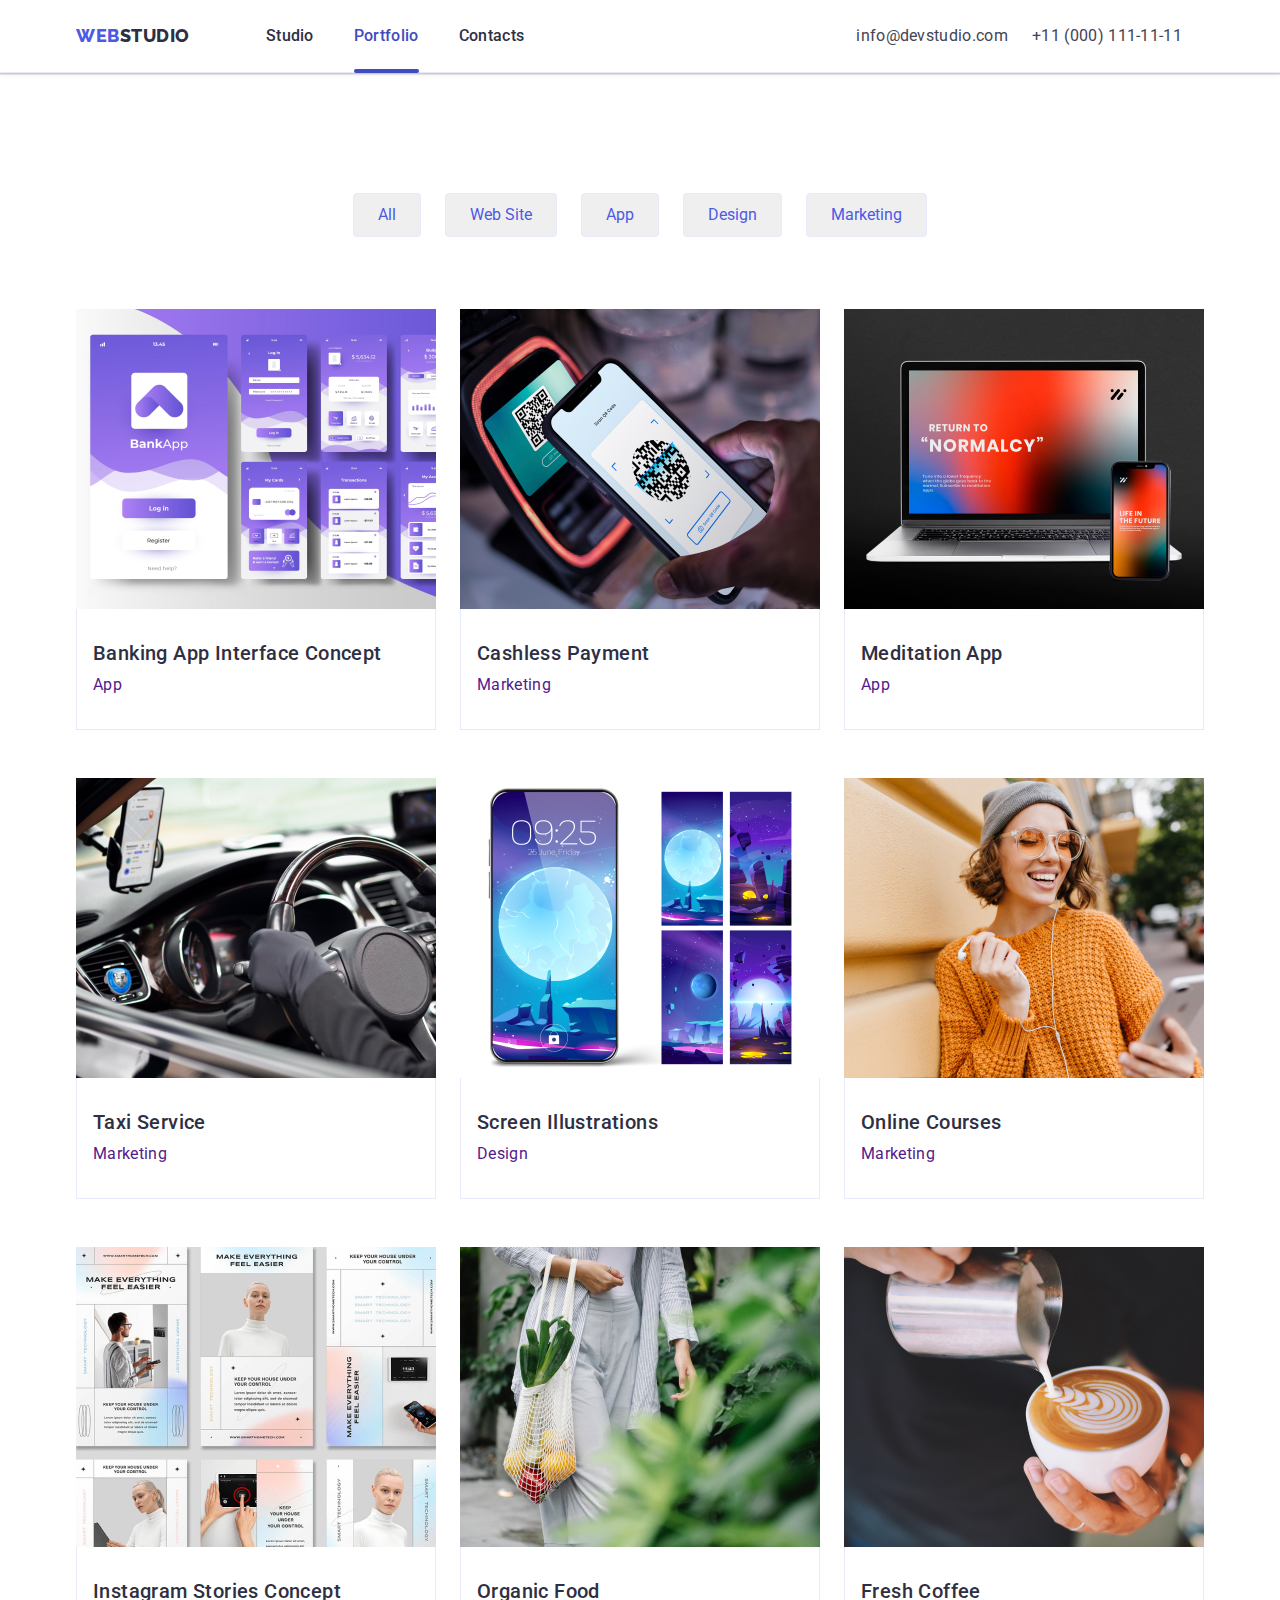
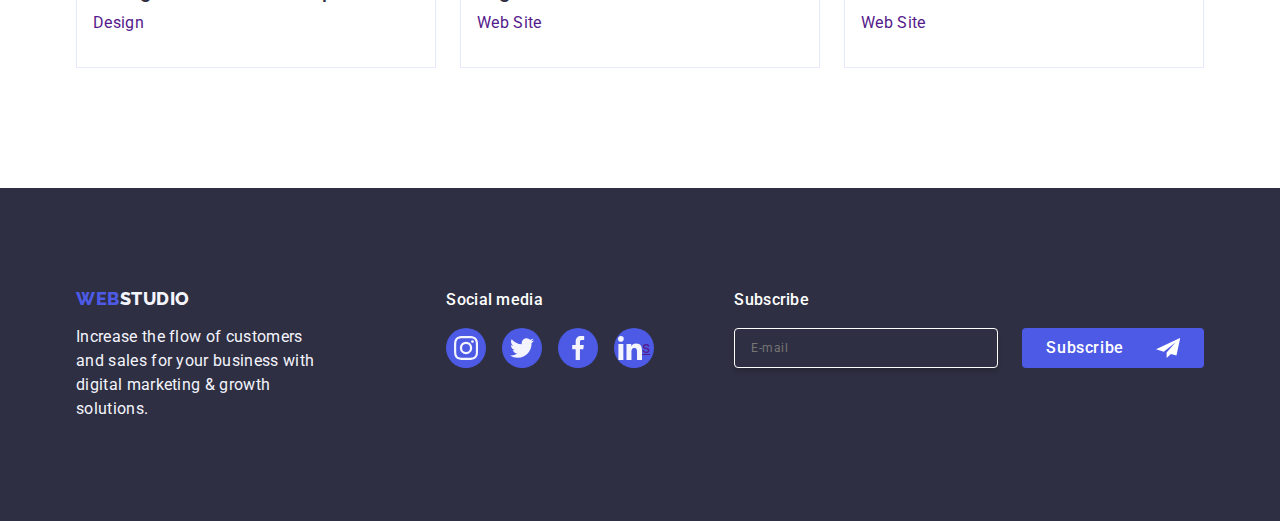
==== commit 92107142: "commit two" ====
--- a/portfolio.html
+++ b/portfolio.html
@@ -201,7 +201,7 @@
               <a href="" class="footer-social-link">
                   <svg class="customers-icons-footer" width="24" height="24">
                       <use href="./images/icons.svg#icon-linkedin"></use>
-                  </svg>
+                  </svg>s
               </a>
           </li>
       </ul>
@@ -223,23 +223,6 @@
     </div>
   </footer>
 </body>
-/* ================================================= MOBILE 👇 ========================================= */
-@media screen and (max-width: 767px) {
-  /* cały kod */
-}
-/* ================================================= TABLET 👇 ========================================= */
-@media screen and (min-width: 768px) {
-  /* cały kod */
-}
-/* ================================================= NOT DESKTOP 👇 ========================================= */
-@media screen and (max-width: 1157px) {
-  .icon-features {
-    display: none;
-  }
-}
-/* ================================================= DESKTOP 👇 ========================================= */
-@media screen and (min-width: 1158px) {
-  /* co jest potrzebne dla desktopu */
-}
+
 
 </html>--- a/css/index.css
+++ b/css/index.css
@@ -12,6 +12,9 @@
 --gap: 10px
 }
 
+/* ================================================= MOBILE 👇 ========================================= */
+@media screen and (max-width: 767px) {
+      
 *{
 
     box-sizing: border-box;
@@ -70,7 +73,7 @@
 }
 
 .container{
-    max-width: 1158px;
+    max-width: 428px;
     margin: 0 auto;
     padding: 0 15px;
 
@@ -178,7 +181,7 @@
      } 
     .hero-title{
         color:var(--brand-color-white);
-        font-size: 56px ;
+        font-size: 36px ;
         font-weight: 700 ;
         line-height: 1.07 ;
         letter-spacing: 0.02em ; 
@@ -219,11 +222,11 @@
      }
 
                         /*Section2*/
-
+/*
 .important-item{
   width: calc((100% - 72px) / 4);
 
-}
+}*/
 
 .visually-hidden{
     position: absolute;
@@ -239,7 +242,7 @@
     flex-wrap: nowrap;
 }
 
-
+/*
 .container-items{
 display: flex;
 border: 1px solid #F4F4FD;
@@ -252,15 +255,15 @@
 flex-shrink: 0;
 margin-bottom: 8px;
 }
-
+*/
 .section-second .important-tittle,
 .section-second .important-text{
     text-align: left;
     
 }
 .important-tittle{
-    font-size: 20px ;
-    font-weight: 500 ;
+    font-size: 36px ;
+    font-weight: 700 ;
     color: var(--brand-color-navyblue) ;
     line-height: 1.2 ;
     letter-spacing: 0.02em ;
@@ -269,14 +272,15 @@
 
 }
 .important-text{
-    font-style: 16px ;
+    font-weight: 500;
+    font-size: 16px ;
     line-height:  1.5 ; 
     letter-spacing:0.02em ;
 }
 
 
                         /*WHAT ARE WE DOING OFFERT*/
-
+/*
 .caption-what-are-we-doing{
     text-align: center;
     padding: 32px 16px ;
@@ -301,13 +305,13 @@
 .studio-item{
     width: calc((100%-48px)/3);
 }
-
+*/
 
                         /*TEAM*/
 
 .item-our-team{
+    flex-wrap: wrap;
     border-radius:0px 0px 4px 4px;
-    width:calc((100% - 72px) / 4);
     background-color: var(--brand-color-white);
     box-shadow: 0px 2px 1px 0px rgba(46, 47, 66, 0.08),
     0px 1px 1px 0px rgba(46, 47, 66, 0.16),
@@ -396,15 +400,16 @@
 
     }
            /*Section Five*/
+           
     .button-customers{
-width: calc((100% - 120px) / 6);
+width: calc((100% - 120px) / 2);
 height: 88px;
 }
 
     .customers-link{
 width: 100%;
 height: 100%;
-border: 1PX solid #8e8f99;
+border: 1px solid #8e8f99;
 border-radius: 4px;
 display: flex;
 align-items: center;
@@ -422,6 +427,8 @@
 }
 
     .customers-icons{
+        width: 110px;
+        height: 56px;
 fill:currentColor;
     }
 
@@ -458,6 +465,8 @@
     letter-spacing: 0.03em ;
     text-transform: uppercase ;
     color: var(--brand-color-iris);
+    height: 24px;
+    text-align: center;
 }
 
 .link-footer{
@@ -470,6 +479,8 @@
     letter-spacing: 0.02em ;
     color:#F4F4FD;
      max-width: 264px;
+     height: 72px;
+     text-align: center;
 }
 
 .footer-social-link{
@@ -498,6 +509,7 @@
     line-height: 1.5;
     letter-spacing: 0.02em;
     margin-bottom: 16px;
+    text-align: center;
 }
 
 .footer-social-list{
@@ -527,6 +539,7 @@
     line-height: 1.5;
     letter-spacing: 0.02em;
     color: #ffffff;
+    text-align: center;
 
 }
 
@@ -924,1837 +937,12 @@
     fill: #f4f4fd;
 }
 
-/* ================================================= MOBILE 👇 ========================================= */
-@media screen and (max-width: 767px) {
-    /* cały kod */
-    *{
-
-        box-sizing: border-box;
-        margin: 0;
-        padding: 0;
-        
-    
-      }
-    
-      ul,
-      ol {
-        list-style: none;
-        padding-left: 0;
-      }
-    
-      .list {
-        list-style: none;
-        margin: 0;
-        padding-left: 0;
-      }
-    
-    
-    .section-first{
-        padding:188px 0;
-        background-color: var(--brand-color-navyblue);
-        background-image: linear-gradient(
-            rgba(46, 47, 66, 0.7),
-            rgba(46, 47, 66, 0.7)),
-        url(../images/people-office.jpg);
-        max-width: 1440px;
-        background-repeat: no-repeat;
-        background-position: center;
-        background-size: cover;
-        margin: 0 auto;
-    }
-    
-    .section-second{
-        padding: 120px 0;
-    }
-    .section-three{
-        padding-bottom: 120px;
-    }
-    .section-four{
-    background-color:#F4F4FD ;
-    padding: 120px 0;
-    
-    }
-    
-    .section-five{
-        padding-top: 120px;
-        padding-bottom: 1200px;
-    }
-    .section-portfolio{
-        padding-top: 96px;
-        padding-bottom: 120px;
-    }
-    
-    .container{
-        max-width: 1158px;
-        margin: 0 auto;
-        padding: 0 15px;
-    
-    }
-    
-      body{
-      font-family:"Roboto" , sans-serif;
-      background-color:#FFFFFF ;
-      color: #434455;
-      font-weight: 400;
-     }    
-                
-    .link{
-        text-decoration: none;
-        display: block;
-    }
-    
-    .list{
-        list-style: none;
-        display: flex;
-        gap: 24px;
-        margin: 0;
-        padding-left: 0;
-    
-    }
-    
-    img{
-        display: block;
-    }
-    
-    
-                                /*Header*/
-        .logo{
-        font-family: "Raleway", sans-serif;
-        font-weight: 800;
-        font-size: 18px;
-        line-height: 1.17;
-        letter-spacing: 0.03em ;
-        text-transform: uppercase;
-        color:var(--brand-color-iris);
-        margin-right: 76px;
-     }
-    
-     .logo-span{
-    color:var(--brand-color-navyblue);
-    
-     }
-    
-     
-        .menu-link {
-        font-size: 16px ;
-        font-weight: 500 ;
-        color: var(--brand-color-navyblue);
-        line-height: 1.5 ;
-        letter-spacing: 0.02em ;
-        padding: 24px 0;
-    
-        }
-    
-        .menu-link:hover,
-        .menu-link:focus,
-        .menu-link:active {
-        color: var(--brand-color-ocean) ;
-        }
-        
-        .menu-link-underline{
-            transition: color 250ms cubic-bezier(0.4, 0, 0.2, 1);
-            position: relative;
-            color: #404bbf;
-        }
-        .menu-link-underline::after{
-            content: "";
-            position: absolute;
-            left: 0;
-            right: 2px;
-            bottom: -1px;
-            width: 100%;
-            height: 4px;
-            background-color: #404bbf;
-            border-radius: 2px;
-          }
-        
-      .navigation{
-        display: flex;
-        align-items: center;
-      }
-    
-    .header-div{
-      display: flex;
-    align-items: center;
-    }
-    
-      .header{
-        background-color: #FFFFFF;
-        border-bottom: 1px solid var(--brand-color-CORNFLOWER);
-        box-shadow: 0px 2px 1px rgba(46, 47, 66, 0.08),
-        0px 1px 1px rgba(46, 47, 66, 0.16), 0px 1px 6px rgba(46, 47, 66, 0.08);
-      }
-      
-      
-                             /*Section-1*/
-         .hero{
-            padding: 120px 0;
-            
-         } 
-        .hero-title{
-            color:var(--brand-color-white);
-            font-size: 56px ;
-            font-weight: 700 ;
-            line-height: 1.07 ;
-            letter-spacing: 0.02em ; 
-            text-align: center ;
-            max-width: 496px;
-            margin: 0 auto;
-       }
-    
-       .container > .hero-title{
-        margin-bottom: 48px;
-       }
-       
-       .hero-btn{
-        background-color: var(--brand-color-iris) ;
-        font-weight: 500 ;
-        line-height: 1.5 ;
-        letter-spacing: 0.04em ;
-        color:var(--brand-color-white) ;
-        cursor: pointer ;
-        font-size: 16px ;
-        font-family: "Roboto",sans-serif;
-        text-align: center;
-        display: block;
-        min-width: 169px;
-        height: 56px;
-        border: none;
-        border-radius: 4px;
-        margin: 0 auto;
-        text-decoration: none;
-        padding: 16px 32px;
-        box-shadow: 0px 4px 4px 0px rgba(0, 0, 0, 0.15);
-        transition: background-color 250ms cubic-bezier(0.4, 0, 0.2, 1);}
-    
-         .hero-btn:hover,
-         .hero-btn:focus,
-         .hero-btn:active{
-        background-color:var(--brand-color-ocean) ;
-         }
-    
-                            /*Section2*/
-    
-    .important-item{
-      width: calc((100% - 72px) / 4);
-    
-    }
-    
-    .visually-hidden{
-        position: absolute;
-        height: 1px;
-        overflow: hidden;
-        width: 1px;
-        margin: -1px;
-        border: 0;
-        padding: 0;
-        white-space: nowrap;
-        clip: rect(0 0 0 0);
-        clip-path: inset(100%);
-        flex-wrap: nowrap;
-    }
-    
-    
-    .container-items{
-    display: flex;
-    border: 1px solid #F4F4FD;
-    justify-content: center;
-    align-items: center;
-    border-radius: 4px;
-    background-color:var(--brand-color-CLOUD) ;
-    width: 264px;
-    height: 112px;
-    flex-shrink: 0;
-    margin-bottom: 8px;
-    }
-    
-    .section-second .important-tittle,
-    .section-second .important-text{
-        text-align: left;
-        
-    }
-    .important-tittle{
-        font-size: 20px ;
-        font-weight: 500 ;
-        color: var(--brand-color-navyblue) ;
-        line-height: 1.2 ;
-        letter-spacing: 0.02em ;
-        margin-bottom: 8px;
-        text-align: center;
-    
-    }
-    .important-text{
-        font-style: 16px ;
-        line-height:  1.5 ; 
-        letter-spacing:0.02em ;
-    }
-    
-    
-                            /*WHAT ARE WE DOING OFFERT*/
-    
-    .caption-what-are-we-doing{
-        text-align: center;
-        padding: 32px 16px ;
-    }
-    
-    .studio-list{
-      gap: 24px;
-      display: flex;  
-    }
-    
-    .studio-head{
-        font-size: 36px ; 
-        line-height: 1.11 ;
-        text-align: center ;
-        letter-spacing: 0.02em ;
-        text-transform: capitalize ;
-        color: var(--brand-color-navyblue) ;
-        margin-bottom: 72px;
-    
-    }
-    
-    .studio-item{
-        width: calc((100%-48px)/3);
-    }
-    
-    
-                            /*TEAM*/
-    
-    .item-our-team{
-        border-radius:0px 0px 4px 4px;
-        width:calc((100% - 72px) / 4);
-        background-color: var(--brand-color-white);
-        box-shadow: 0px 2px 1px 0px rgba(46, 47, 66, 0.08),
-        0px 1px 1px 0px rgba(46, 47, 66, 0.16),
-        0px 1px 6px 0px rgba(46, 47, 66, 0.08);
-    
-        
-    }
-    
-    .caption-our-team{
-        padding: 32px 0;
-    
-    }
-    
-    .team-head{
-        font-size: 36px ;
-        line-height: 1.11 ;
-        text-align: center ;
-        letter-spacing: 0.02em ;
-        text-transform: capitalize ;
-        color: var(--brand-color-navyblue) ;
-        margin-bottom: 72px;
-        }
-    
-    .team-tittle{
-        color: #2E2F42 ;
-        font-weight: 500 ;
-        font-size: 20px ;
-        line-height: 1.2 ;
-        letter-spacing: 0.02em ;
-        margin-bottom: 8px;
-        text-align: center;
-    }
-    
-    .team-text{
-        font-size: 16px ;
-        line-height: 1.5 ;
-        letter-spacing: 0.02em ;
-        text-align: center;
-        margin-bottom: 8px;
-        }
-    
-    
-    
-        .team-social-list{
-            display: flex;
-            justify-content: center;
-            margin-top: 8px;
-            gap: 24px;
-        }
-    
-        .team-svg{
-            fill:var(--brand-color-CLOUD);
-    
-        }
-    
-        .element.style{
-            display: block;
-            width: 100%;
-            height: 100%;
-        }
-    
-        .team-social-item{
-            display: flex;
-           background-color: var(--brand-color-iris);
-            width: 100%;
-            height: 100%;
-            border: none;
-            border-radius: 50% ;
-            align-items: center;
-            justify-content: center;
-            cursor: pointer;
-            transition: background-color 250ms cubic-bezier(0.4, 0, 0.2, 1); 
-       
-        }
-    
-        .team-social-item:hover,
-        .team-social-item:focus,
-        .team-social-item:active{
-        background-color: #404BBF;
-        }
-    
-    
-        .team-icon-link{
-    width: 40px;
-    height: 40px;
-    
-        }
-               /*Section Five*/
-        .button-customers{
-    width: calc((100% - 120px) / 6);
-    height: 88px;
-    }
-    
-        .customers-link{
-    width: 100%;
-    height: 100%;
-    border: 1PX solid #8e8f99;
-    border-radius: 4px;
-    display: flex;
-    align-items: center;
-    justify-content: center;
-    color: #8e8f99;
-    transition: border-color 250ms cubic-bezier(0.4, 0, 0.2, 1),
-    color 250ms cubic-bezier(0.4, 0, 0.2, 1);
-        }
-    
-    .customers-link:hover,
-    .customers-link:focus,
-    .customers-link:active{
-        border-color:var(--brand-color-ocean)  ;
-        color: var(--brand-color-ocean);
-    }
-    
-        .customers-icons{
-    fill:currentColor;
-        }
-    
-    
-    
-                                                /* Footer*/
-    
-    
-    .footer {
-        background-color: var(--brand-color-navyblue) ;
-        padding:100px 0 ;
-    }
-    
-    .footer-flex{
-        display: flex;
-        align-items: baseline;
-    
-    }
-    
-    
-    .footer-first-subcontainer{
-        margin-right: 120px ;
-    }
-    
-    .footer-span{
-    color:var(--brand-color-CLOUD);
-    
-    }
-    .footer-logo{
-        font-family: "Raleway",sans-serif ;
-        font-weight: 800 ;
-        font-size: 18px ;
-        line-height: 1.17 ;
-        letter-spacing: 0.03em ;
-        text-transform: uppercase ;
-        color: var(--brand-color-iris);
-    }
-    
-    .link-footer{
-        margin-bottom: 16px;
-        display: inline-block;
-    }
-    
-    .footer-text{
-        line-height: 1.5 ;
-        letter-spacing: 0.02em ;
-        color:#F4F4FD;
-         max-width: 264px;
-    }
-    
-    .footer-social-link{
-        display: flex;
-        align-items: center;
-        justify-content: center;
-        width: 100%;
-        height: 100%;
-        max-height: 40px;
-        background-color: #4D5AE5;
-        border-radius: 50%;
-        transition: background-color 250ms cubic-bezier(0.4, 0, 0.2, 1);
-    }
-    
-    .footer-social-link:hover,
-    .footer-social-link:focus,
-    .footer-social-link:active{
-        background-color: #31d0aa;
-    }
-    
-    .social-media-paragraph{
-        color: #FFFFFF;
-        font-family: inherit;
-        font-size: 16px;
-        font-weight: 500;
-        line-height: 1.5;
-        letter-spacing: 0.02em;
-        margin-bottom: 16px;
-    }
-    
-    .footer-social-list{
-        display: flex;
-        gap: 16px;
-    }
-    
-    .social-media-container{
-        width: 40px;
-        height: 40px;
-       transition: background-color 250ms cubic-bezier(0.4, 0, 0.2, 1)
-    
-    }
-    
-    .customers-icons-footer{
-        fill: #f4f4fd;
-            }
-    
-    .footer-div{
-        margin-left: 80px;
-    }
-    
-    .footer-text-two{
-        margin-bottom: 16px;
-        font-size: 16px;
-        font-weight: 500;
-        line-height: 1.5;
-        letter-spacing: 0.02em;
-        color: #ffffff;
-    
-    }
-    
-    .footer-form{
-      display: flex;
-      gap: 24px;
-    }
-    
-    .footer-label{
-    border: 1px;
-    border-radius: 4px;
-    border-color: #FFFFFF;
-    
-    }
-    
-    .footer-input{
-    width: 264px;
-    height: 40px;
-    border: 1px solid #FFFFFF;
-    background-color: transparent;
-    font-size: 12px;
-    line-height: 1.5;
-    letter-spacing: 0.04em;
-    padding-left: 16px;
-    box-shadow: 0px 4px 4px 0px rgba(0, 0, 0, 0.15);
-    border-radius: 4px;
-    color: #FFFFFF;
-    display: flex;
-    }
-    
-    .input-footer ::placeholder{
-        color: #FFFFFF;
-    }
-    
-    .footer-subscribe-button{
-        min-width: 165px;
-        height: 40px;
-        display: flex;
-        color: #FFFFFF;
-        background-color: var(--brand-color-iris);
-        border-radius: 4px;
-        padding: 8px 24px;
-        gap:16px;
-        align-items: center;
-        justify-content: center;
-        line-height: 1.5;
-        font-weight: 500;
-        font-size: 16px;
-        letter-spacing: 0.04em;
-        cursor: pointer;
-        border: none;
-    }
-    
-    
-    .footer-send-icon{
-    margin-left: 16px; 
-    }
-                                               /*BUTTON*/
-    
-    .button-p{
-        padding: 12px 24px;
-        border: 1px solid #E7E9FC;
-        border-radius: 4px;
-        color: var(--brand-color-iris);
-        cursor: pointer;
-        transition: color 250ms cubic-bezier(0.4, 0, 0.2, 1),
-        background-color 250ms cubic-bezier(0.4, 0, 0.2, 1),
-        border-color 250ms cubic-bezier(0.4, 0, 0.2, 1),
-        box-shadow 250ms cubic-bezier(0.4, 0, 0.2, 1)
-        }
-    
-    .button-p:hover,
-    .button-p:focus,
-    .button-p:active{
-        border: 1px solid transparent;
-        box-shadow: 0px 3px 1px rgba(0, 0, 0, 0.1), 0px 2px 1px rgba(0, 0, 0, 0.08), 0px 2px 2px rgba(0, 0, 0, 0.12)
-    
-    }
-    
-    .li-portfolio{
-        width: calc((100% - 48px) / 3);
-        
-    }
-    
-    .link-two{
-        display: block;
-        transition: box-shadow 250ms cubic-bezier(0.4, 0, 0.2, 1);
-        text-decoration: none;
-    }
-    
-    .link-two:hover,
-    .link-two:focus,
-    .link-two:active:active{
-        box-shadow: 0px 1px 6px rgba(46, 47, 66, 0.08),
-        0px 1px 1px rgba(46, 47, 66, 0.16), 0px 2px 1px rgba(46, 47, 66, 0.08);
-    }
-    .project-list{
-        justify-content: center;
-        display: flex;
-        gap: 24px;
-        margin-bottom: 72px;
-    }
-    
-    .project-list-filters{
-        flex-wrap: wrap;
-        display: flex;
-        column-gap: 24px;
-        row-gap: 48px;
-    }
-    
-     .project-tittle{
-        color: var(--brand-color-navyblue) ;
-        font-weight: 500 ;
-        font-size: 20px ;
-        line-height: 1.2 ;
-        letter-spacing: 0.02em ;
-        margin-bottom: 8px;
-        text-decoration: none;
-     }
-    
-    .project-text{
-        font-size:16px;
-        letter-spacing: 0.02em ;
-        line-height: 1.5 ;
-        text-decoration: none;
-    
-    }
-    .container-portfolio{
-        padding: 32px 16px;
-        border: 1px solid #E7E9FC;
-        border-top: none;
-    
-    }
-    
-    .overlay{
-        position: relative;
-        overflow: hidden;
-    }
-    
-    .overlay-p{
-        position: absolute;
-        top: 0;
-        font-weight: 400;
-        font-size: 16px;
-        line-height: 1.5;
-        letter-spacing: 0.02em;
-        color: #f4f4fd;
-        padding: 40px 32px;
-        background-color: #4d5ae5;
-        height: 100%;
-        width: 100%;
-        transform: translateY(100%);
-        transition: transform 250ms cubic-bezier(0.4, 0, 0.2, 1);
-    }
-    
-    .link-two:hover .overlay-p,
-    .link-two:focus .overlay-p{
-        transform: translateY(0%);
-    }
-    
-                                                        /*ADRESS*/
-    .address{
-        font-style: normal;
-        align-items: center;
-        display: flex;
-    }
-    
-    .address-item {
-    font-size: 16px ;
-    line-height: 1.5 ;
-    letter-spacing: 0.02em ;
-    color: #434455;
-    transition:  color 250ms cubic-bezier(0.4, 0, 0.2, 1);
-    }
-     
-    
-    .nav-ul{
-    display: flex;
-    gap: 40px;
-    margin-right: 332px;
-    }
-    
-    
-    .address-item:hover,
-    .address-item:focus,
-    .address-item:active {
-    color: var(--brand-color-ocean) ;
-    }
-    
-    
-    .header-secondary{
-        color: #2e2f42;
-        font-weight: 700;
-        font-size: 36px;
-        line-height: 1.11;
-        letter-spacing: 0.02em;
-        text-transform: capitalize;
-        text-align: center;
-        margin-bottom: 72px;
-    
-    }
-    
-    .modal-container{
-        position: absolute;
-        top: 50%;
-        left: 50%;
-        transform: translate(-50%, -50%) scale(1);
-        width: 408px;
-        min-height: 584px;
-        background: #fcfcfc;
-        box-shadow: 0px 1px 1px rgba(0, 0, 0, 0.14), 0px 1px 3px rgba(0, 0, 0, 0.12),
-          0px 2px 1px rgba(0, 0, 0, 0.2);
-        border-radius: 4px;
-        transition: transform 250ms cubic-bezier(0.4, 0, 0.2, 1);
-        padding: 72px 24px 24px 24px;
-    
-    }
-    
-    .modal-backdrop{
-        position: fixed;
-        top: 0;
-        left: 0;
-        width: 100%;
-        height: 100%;
-        background-color: rgba(46, 47, 66, 0.4);
-        transition: opacity 250ms cubic-bezier(0.4, 0, 0.2, 1),
-          visibility 250ms cubic-bezier(0.4, 0, 0.2, 1);
-    
-    }
-    
-    .modal-close-button {
-        position: absolute;
-        top: 24px;
-        right: 24px;
-        width: 24px;
-        height: 24px;
-        display: flex;
-        align-items: center;
-        justify-content: center;
-        background-color:var(--brand-color-CORNFLOWER);
-        border: 1px solid rgba(0, 0, 0, 0.1);
-        border-radius: 50%;
-        padding: 0;
-        cursor: pointer;
-        transition: background-color 250ms cubic-bezier(0.4, 0, 0.2, 1),
-          border 250ms cubic-bezier(0.4, 0, 0.2, 1);
-      }
-      
-    .modal-close-button:hover,
-    .modal-close-button:focus{
-    background-color: #404BBF;
-    border: none;
-    fill: var(--brand-color-white);
-    }
-      
-    
-    .modal-icon{
-        transition: fill 250ms cubic-bezier(0.4, 0, 0.2, 1);
-    }
-    
-    .is-hidden{
-            opacity: 0;
-            visibility: hidden;
-            pointer-events: none;
-          }
-    
-    .modal-div-form{
-    margin-bottom: 8px;
-    }
-    
-    .modal-label{
-        font-size: 12px;
-        line-height: 1.17;
-        letter-spacing: 0.04em;
-        color: #8e8f99;
-        display: block;
-        margin-bottom: 4px;
-    }
-    
-    .modal-div-input{
-    position: relative;
-    }
-    
-    .modal-input{
-        width: 100%;
-        height: 40px;
-        border: 1px solid rgba(46, 47, 66, 0.4);
-        border-radius: 4px;
-        background-color: transparent;
-        transition: border-color 250ms cubic-bezier(0.4, 0, 0.2, 1);
-        padding-left: 38px;
-        outline: transparent;
-      }
-    
-      .modal-input:focus{
-       border-color: #4D5AE5;
-      }
-    
-      .modal-input:focus + svg{
-        fill: #4D5AE5;
-      }
-      
-    
-    .modal-svg{
-        position: absolute;
-        left: 16px;
-        top: 50%;
-        transform: translateY(-50%);
-        transition: fill 250ms cubic-bezier(0.4, 0, 0.2, 1);
-    }
-    
-    
-    
-    .modal-text{
-    font-weight: 500;
-    font-size: 16px;
-    line-height: 1.5;
-    text-align: center;
-    letter-spacing: 0.02em;
-    color: #2E2F42;
-    margin-bottom: 16px;
-    
-    }
-    
-    .modal-div-two-form{
-        margin-bottom: 16px;
-    }
-    
-    .modal-two-input{
-        width: 100%;
-        height: 120px;
-        font-size: 12px;
-        line-height: 1.17;
-        letter-spacing: 0.04em;
-        color: rgba(46, 47, 66, 0.4);
-        border: 1px solid rgba(46, 47, 66, 0.4); 
-        border-radius: 4px;
-        background-color: transparent;
-        padding: 8px 16px;
-        outline: transparent;
-        resize: none;
-        transition: border-color 250ms cubic-bezier(0.4, 0, 0.2, 1);
-    }   
-    
-    .modal-two-input:focus{
-        border-color: #4D5AE5;
-    }
-    
-    .modal-three-form{
-        margin-bottom: 24px;
-    }
-    
-    .modal-three-label{
-        display:block;
-        font-size: 12px;
-        line-height: 1.17;
-        letter-spacing: 0.04em;
-        color: #8e8f99;;
-    }
-    
-    .modal-span{
-        width: 16px;
-        height: 16px;
-        border: 1px solid rgba(46, 47, 66, 0.4);
-        border-radius: 2px;
-        transition:background-color 250ms cubic-bezier(0.4, 0, 0.2, 1), border 250ms cubic-bezier(0.4, 0, 0.2, 1), fill 250ms cubic-bezier(0.4, 0, 0.2, 1);
-        display: inline-flex;
-        align-items: center;
-        justify-content: center;
-        fill: transparent;
-    }
-    .modal-link{
-        color: #4D5AE5;
-    }
-    
-    .modal-button-send{
-    display: block;
-    min-width: 169px;
-    height: 56px;
-    font-size: 16px;
-    font-weight: 500;
-    line-height: 1.5;
-    letter-spacing: 0.04em;
-    color: #FFFFFF;
-    cursor: pointer;
-    background-color: #4D5AE5;
-    border: none;
-    border-radius: 4px;
-    transition: background-color 250ms cubic-bezier(0.4, 0, 0.2, 1)
-    }
-    
-    .modal-check:checked + .modal-three-label span{
-        background-color: #404bbf;
-        border: none;
-        fill: #f4f4fd;
-    }
-    
-  }
+  }
+   
+  
   /* ================================================= TABLET 👇 ========================================= */
   @media screen and (min-width: 768px) {
     /* cały kod */
-    *{
-
-        box-sizing: border-box;
-        margin: 0;
-        padding: 0;
-        
-    
-      }
-    
-      ul,
-      ol {
-        list-style: none;
-        padding-left: 0;
-      }
-    
-      .list {
-        list-style: none;
-        margin: 0;
-        padding-left: 0;
-      }
-    
-    
-    .section-first{
-        padding:188px 0;
-        background-color: var(--brand-color-navyblue);
-        background-image: linear-gradient(
-            rgba(46, 47, 66, 0.7),
-            rgba(46, 47, 66, 0.7)),
-        url(../images/people-office.jpg);
-        max-width: 1440px;
-        background-repeat: no-repeat;
-        background-position: center;
-        background-size: cover;
-        margin: 0 auto;
-    }
-    
-    .section-second{
-        padding: 120px 0;
-    }
-    .section-three{
-        padding-bottom: 120px;
-    }
-    .section-four{
-    background-color:#F4F4FD ;
-    padding: 120px 0;
-    
-    }
-    
-    .section-five{
-        padding-top: 120px;
-        padding-bottom: 1200px;
-    }
-    .section-portfolio{
-        padding-top: 96px;
-        padding-bottom: 120px;
-    }
-    
-    .container{
-        max-width: 1158px;
-        margin: 0 auto;
-        padding: 0 15px;
-    
-    }
-    
-      body{
-      font-family:"Roboto" , sans-serif;
-      background-color:#FFFFFF ;
-      color: #434455;
-      font-weight: 400;
-     }    
-                
-    .link{
-        text-decoration: none;
-        display: block;
-    }
-    
-    .list{
-        list-style: none;
-        display: flex;
-        gap: 24px;
-        margin: 0;
-        padding-left: 0;
-    
-    }
-    
-    img{
-        display: block;
-    }
-    
-    
-                                /*Header*/
-        .logo{
-        font-family: "Raleway", sans-serif;
-        font-weight: 800;
-        font-size: 18px;
-        line-height: 1.17;
-        letter-spacing: 0.03em ;
-        text-transform: uppercase;
-        color:var(--brand-color-iris);
-        margin-right: 76px;
-     }
-    
-     .logo-span{
-    color:var(--brand-color-navyblue);
-    
-     }
-    
-     
-        .menu-link {
-        font-size: 16px ;
-        font-weight: 500 ;
-        color: var(--brand-color-navyblue);
-        line-height: 1.5 ;
-        letter-spacing: 0.02em ;
-        padding: 24px 0;
-    
-        }
-    
-        .menu-link:hover,
-        .menu-link:focus,
-        .menu-link:active {
-        color: var(--brand-color-ocean) ;
-        }
-        
-        .menu-link-underline{
-            transition: color 250ms cubic-bezier(0.4, 0, 0.2, 1);
-            position: relative;
-            color: #404bbf;
-        }
-        .menu-link-underline::after{
-            content: "";
-            position: absolute;
-            left: 0;
-            right: 2px;
-            bottom: -1px;
-            width: 100%;
-            height: 4px;
-            background-color: #404bbf;
-            border-radius: 2px;
-          }
-        
-      .navigation{
-        display: flex;
-        align-items: center;
-      }
-    
-    .header-div{
-      display: flex;
-    align-items: center;
-    }
-    
-      .header{
-        background-color: #FFFFFF;
-        border-bottom: 1px solid var(--brand-color-CORNFLOWER);
-        box-shadow: 0px 2px 1px rgba(46, 47, 66, 0.08),
-        0px 1px 1px rgba(46, 47, 66, 0.16), 0px 1px 6px rgba(46, 47, 66, 0.08);
-      }
-      
-      
-                             /*Section-1*/
-         .hero{
-            padding: 120px 0;
-            
-         } 
-        .hero-title{
-            color:var(--brand-color-white);
-            font-size: 56px ;
-            font-weight: 700 ;
-            line-height: 1.07 ;
-            letter-spacing: 0.02em ; 
-            text-align: center ;
-            max-width: 496px;
-            margin: 0 auto;
-       }
-    
-       .container > .hero-title{
-        margin-bottom: 48px;
-       }
-       
-       .hero-btn{
-        background-color: var(--brand-color-iris) ;
-        font-weight: 500 ;
-        line-height: 1.5 ;
-        letter-spacing: 0.04em ;
-        color:var(--brand-color-white) ;
-        cursor: pointer ;
-        font-size: 16px ;
-        font-family: "Roboto",sans-serif;
-        text-align: center;
-        display: block;
-        min-width: 169px;
-        height: 56px;
-        border: none;
-        border-radius: 4px;
-        margin: 0 auto;
-        text-decoration: none;
-        padding: 16px 32px;
-        box-shadow: 0px 4px 4px 0px rgba(0, 0, 0, 0.15);
-        transition: background-color 250ms cubic-bezier(0.4, 0, 0.2, 1);}
-    
-         .hero-btn:hover,
-         .hero-btn:focus,
-         .hero-btn:active{
-        background-color:var(--brand-color-ocean) ;
-         }
-    
-                            /*Section2*/
-    
-    .important-item{
-      width: calc((100% - 72px) / 4);
-    
-    }
-    
-    .visually-hidden{
-        position: absolute;
-        height: 1px;
-        overflow: hidden;
-        width: 1px;
-        margin: -1px;
-        border: 0;
-        padding: 0;
-        white-space: nowrap;
-        clip: rect(0 0 0 0);
-        clip-path: inset(100%);
-        flex-wrap: nowrap;
-    }
-    
-    
-    .container-items{
-    display: flex;
-    border: 1px solid #F4F4FD;
-    justify-content: center;
-    align-items: center;
-    border-radius: 4px;
-    background-color:var(--brand-color-CLOUD) ;
-    width: 264px;
-    height: 112px;
-    flex-shrink: 0;
-    margin-bottom: 8px;
-    }
-    
-    .section-second .important-tittle,
-    .section-second .important-text{
-        text-align: left;
-        
-    }
-    .important-tittle{
-        font-size: 20px ;
-        font-weight: 500 ;
-        color: var(--brand-color-navyblue) ;
-        line-height: 1.2 ;
-        letter-spacing: 0.02em ;
-        margin-bottom: 8px;
-        text-align: center;
-    
-    }
-    .important-text{
-        font-style: 16px ;
-        line-height:  1.5 ; 
-        letter-spacing:0.02em ;
-    }
-    
-    
-                            /*WHAT ARE WE DOING OFFERT*/
-    
-    .caption-what-are-we-doing{
-        text-align: center;
-        padding: 32px 16px ;
-    }
-    
-    .studio-list{
-      gap: 24px;
-      display: flex;  
-    }
-    
-    .studio-head{
-        font-size: 36px ; 
-        line-height: 1.11 ;
-        text-align: center ;
-        letter-spacing: 0.02em ;
-        text-transform: capitalize ;
-        color: var(--brand-color-navyblue) ;
-        margin-bottom: 72px;
-    
-    }
-    
-    .studio-item{
-        width: calc((100%-48px)/3);
-    }
-    
-    
-                            /*TEAM*/
-    
-    .item-our-team{
-        border-radius:0px 0px 4px 4px;
-        width:calc((100% - 72px) / 4);
-        background-color: var(--brand-color-white);
-        box-shadow: 0px 2px 1px 0px rgba(46, 47, 66, 0.08),
-        0px 1px 1px 0px rgba(46, 47, 66, 0.16),
-        0px 1px 6px 0px rgba(46, 47, 66, 0.08);
-    
-        
-    }
-    
-    .caption-our-team{
-        padding: 32px 0;
-    
-    }
-    
-    .team-head{
-        font-size: 36px ;
-        line-height: 1.11 ;
-        text-align: center ;
-        letter-spacing: 0.02em ;
-        text-transform: capitalize ;
-        color: var(--brand-color-navyblue) ;
-        margin-bottom: 72px;
-        }
-    
-    .team-tittle{
-        color: #2E2F42 ;
-        font-weight: 500 ;
-        font-size: 20px ;
-        line-height: 1.2 ;
-        letter-spacing: 0.02em ;
-        margin-bottom: 8px;
-        text-align: center;
-    }
-    
-    .team-text{
-        font-size: 16px ;
-        line-height: 1.5 ;
-        letter-spacing: 0.02em ;
-        text-align: center;
-        margin-bottom: 8px;
-        }
-    
-    
-    
-        .team-social-list{
-            display: flex;
-            justify-content: center;
-            margin-top: 8px;
-            gap: 24px;
-        }
-    
-        .team-svg{
-            fill:var(--brand-color-CLOUD);
-    
-        }
-    
-        .element.style{
-            display: block;
-            width: 100%;
-            height: 100%;
-        }
-    
-        .team-social-item{
-            display: flex;
-           background-color: var(--brand-color-iris);
-            width: 100%;
-            height: 100%;
-            border: none;
-            border-radius: 50% ;
-            align-items: center;
-            justify-content: center;
-            cursor: pointer;
-            transition: background-color 250ms cubic-bezier(0.4, 0, 0.2, 1); 
-       
-        }
-    
-        .team-social-item:hover,
-        .team-social-item:focus,
-        .team-social-item:active{
-        background-color: #404BBF;
-        }
-    
-    
-        .team-icon-link{
-    width: 40px;
-    height: 40px;
-    
-        }
-               /*Section Five*/
-        .button-customers{
-    width: calc((100% - 120px) / 6);
-    height: 88px;
-    }
-    
-        .customers-link{
-    width: 100%;
-    height: 100%;
-    border: 1PX solid #8e8f99;
-    border-radius: 4px;
-    display: flex;
-    align-items: center;
-    justify-content: center;
-    color: #8e8f99;
-    transition: border-color 250ms cubic-bezier(0.4, 0, 0.2, 1),
-    color 250ms cubic-bezier(0.4, 0, 0.2, 1);
-        }
-    
-    .customers-link:hover,
-    .customers-link:focus,
-    .customers-link:active{
-        border-color:var(--brand-color-ocean)  ;
-        color: var(--brand-color-ocean);
-    }
-    
-        .customers-icons{
-    fill:currentColor;
-        }
-    
-    
-    
-                                                /* Footer*/
-    
-    
-    .footer {
-        background-color: var(--brand-color-navyblue) ;
-        padding:100px 0 ;
-    }
-    
-    .footer-flex{
-        display: flex;
-        align-items: baseline;
-    
-    }
-    
-    
-    .footer-first-subcontainer{
-        margin-right: 120px ;
-    }
-    
-    .footer-span{
-    color:var(--brand-color-CLOUD);
-    
-    }
-    .footer-logo{
-        font-family: "Raleway",sans-serif ;
-        font-weight: 800 ;
-        font-size: 18px ;
-        line-height: 1.17 ;
-        letter-spacing: 0.03em ;
-        text-transform: uppercase ;
-        color: var(--brand-color-iris);
-    }
-    
-    .link-footer{
-        margin-bottom: 16px;
-        display: inline-block;
-    }
-    
-    .footer-text{
-        line-height: 1.5 ;
-        letter-spacing: 0.02em ;
-        color:#F4F4FD;
-         max-width: 264px;
-    }
-    
-    .footer-social-link{
-        display: flex;
-        align-items: center;
-        justify-content: center;
-        width: 100%;
-        height: 100%;
-        max-height: 40px;
-        background-color: #4D5AE5;
-        border-radius: 50%;
-        transition: background-color 250ms cubic-bezier(0.4, 0, 0.2, 1);
-    }
-    
-    .footer-social-link:hover,
-    .footer-social-link:focus,
-    .footer-social-link:active{
-        background-color: #31d0aa;
-    }
-    
-    .social-media-paragraph{
-        color: #FFFFFF;
-        font-family: inherit;
-        font-size: 16px;
-        font-weight: 500;
-        line-height: 1.5;
-        letter-spacing: 0.02em;
-        margin-bottom: 16px;
-    }
-    
-    .footer-social-list{
-        display: flex;
-        gap: 16px;
-    }
-    
-    .social-media-container{
-        width: 40px;
-        height: 40px;
-       transition: background-color 250ms cubic-bezier(0.4, 0, 0.2, 1)
-    
-    }
-    
-    .customers-icons-footer{
-        fill: #f4f4fd;
-            }
-    
-    .footer-div{
-        margin-left: 80px;
-    }
-    
-    .footer-text-two{
-        margin-bottom: 16px;
-        font-size: 16px;
-        font-weight: 500;
-        line-height: 1.5;
-        letter-spacing: 0.02em;
-        color: #ffffff;
-    
-    }
-    
-    .footer-form{
-      display: flex;
-      gap: 24px;
-    }
-    
-    .footer-label{
-    border: 1px;
-    border-radius: 4px;
-    border-color: #FFFFFF;
-    
-    }
-    
-    .footer-input{
-    width: 264px;
-    height: 40px;
-    border: 1px solid #FFFFFF;
-    background-color: transparent;
-    font-size: 12px;
-    line-height: 1.5;
-    letter-spacing: 0.04em;
-    padding-left: 16px;
-    box-shadow: 0px 4px 4px 0px rgba(0, 0, 0, 0.15);
-    border-radius: 4px;
-    color: #FFFFFF;
-    display: flex;
-    }
-    
-    .input-footer ::placeholder{
-        color: #FFFFFF;
-    }
-    
-    .footer-subscribe-button{
-        min-width: 165px;
-        height: 40px;
-        display: flex;
-        color: #FFFFFF;
-        background-color: var(--brand-color-iris);
-        border-radius: 4px;
-        padding: 8px 24px;
-        gap:16px;
-        align-items: center;
-        justify-content: center;
-        line-height: 1.5;
-        font-weight: 500;
-        font-size: 16px;
-        letter-spacing: 0.04em;
-        cursor: pointer;
-        border: none;
-    }
-    
-    
-    .footer-send-icon{
-    margin-left: 16px; 
-    }
-                                               /*BUTTON*/
-    
-    .button-p{
-        padding: 12px 24px;
-        border: 1px solid #E7E9FC;
-        border-radius: 4px;
-        color: var(--brand-color-iris);
-        cursor: pointer;
-        transition: color 250ms cubic-bezier(0.4, 0, 0.2, 1),
-        background-color 250ms cubic-bezier(0.4, 0, 0.2, 1),
-        border-color 250ms cubic-bezier(0.4, 0, 0.2, 1),
-        box-shadow 250ms cubic-bezier(0.4, 0, 0.2, 1)
-        }
-    
-    .button-p:hover,
-    .button-p:focus,
-    .button-p:active{
-        border: 1px solid transparent;
-        box-shadow: 0px 3px 1px rgba(0, 0, 0, 0.1), 0px 2px 1px rgba(0, 0, 0, 0.08), 0px 2px 2px rgba(0, 0, 0, 0.12)
-    
-    }
-    
-    .li-portfolio{
-        width: calc((100% - 48px) / 3);
-        
-    }
-    
-    .link-two{
-        display: block;
-        transition: box-shadow 250ms cubic-bezier(0.4, 0, 0.2, 1);
-        text-decoration: none;
-    }
-    
-    .link-two:hover,
-    .link-two:focus,
-    .link-two:active:active{
-        box-shadow: 0px 1px 6px rgba(46, 47, 66, 0.08),
-        0px 1px 1px rgba(46, 47, 66, 0.16), 0px 2px 1px rgba(46, 47, 66, 0.08);
-    }
-    .project-list{
-        justify-content: center;
-        display: flex;
-        gap: 24px;
-        margin-bottom: 72px;
-    }
-    
-    .project-list-filters{
-        flex-wrap: wrap;
-        display: flex;
-        column-gap: 24px;
-        row-gap: 48px;
-    }
-    
-     .project-tittle{
-        color: var(--brand-color-navyblue) ;
-        font-weight: 500 ;
-        font-size: 20px ;
-        line-height: 1.2 ;
-        letter-spacing: 0.02em ;
-        margin-bottom: 8px;
-        text-decoration: none;
-     }
-    
-    .project-text{
-        font-size:16px;
-        letter-spacing: 0.02em ;
-        line-height: 1.5 ;
-        text-decoration: none;
-    
-    }
-    .container-portfolio{
-        padding: 32px 16px;
-        border: 1px solid #E7E9FC;
-        border-top: none;
-    
-    }
-    
-    .overlay{
-        position: relative;
-        overflow: hidden;
-    }
-    
-    .overlay-p{
-        position: absolute;
-        top: 0;
-        font-weight: 400;
-        font-size: 16px;
-        line-height: 1.5;
-        letter-spacing: 0.02em;
-        color: #f4f4fd;
-        padding: 40px 32px;
-        background-color: #4d5ae5;
-        height: 100%;
-        width: 100%;
-        transform: translateY(100%);
-        transition: transform 250ms cubic-bezier(0.4, 0, 0.2, 1);
-    }
-    
-    .link-two:hover .overlay-p,
-    .link-two:focus .overlay-p{
-        transform: translateY(0%);
-    }
-    
-                                                        /*ADRESS*/
-    .address{
-        font-style: normal;
-        align-items: center;
-        display: flex;
-    }
-    
-    .address-item {
-    font-size: 16px ;
-    line-height: 1.5 ;
-    letter-spacing: 0.02em ;
-    color: #434455;
-    transition:  color 250ms cubic-bezier(0.4, 0, 0.2, 1);
-    }
-     
-    
-    .nav-ul{
-    display: flex;
-    gap: 40px;
-    margin-right: 332px;
-    }
-    
-    
-    .address-item:hover,
-    .address-item:focus,
-    .address-item:active {
-    color: var(--brand-color-ocean) ;
-    }
-    
-    
-    .header-secondary{
-        color: #2e2f42;
-        font-weight: 700;
-        font-size: 36px;
-        line-height: 1.11;
-        letter-spacing: 0.02em;
-        text-transform: capitalize;
-        text-align: center;
-        margin-bottom: 72px;
-    
-    }
-    
-    .modal-container{
-        position: absolute;
-        top: 50%;
-        left: 50%;
-        transform: translate(-50%, -50%) scale(1);
-        width: 408px;
-        min-height: 584px;
-        background: #fcfcfc;
-        box-shadow: 0px 1px 1px rgba(0, 0, 0, 0.14), 0px 1px 3px rgba(0, 0, 0, 0.12),
-          0px 2px 1px rgba(0, 0, 0, 0.2);
-        border-radius: 4px;
-        transition: transform 250ms cubic-bezier(0.4, 0, 0.2, 1);
-        padding: 72px 24px 24px 24px;
-    
-    }
-    
-    .modal-backdrop{
-        position: fixed;
-        top: 0;
-        left: 0;
-        width: 100%;
-        height: 100%;
-        background-color: rgba(46, 47, 66, 0.4);
-        transition: opacity 250ms cubic-bezier(0.4, 0, 0.2, 1),
-          visibility 250ms cubic-bezier(0.4, 0, 0.2, 1);
-    
-    }
-    
-    .modal-close-button {
-        position: absolute;
-        top: 24px;
-        right: 24px;
-        width: 24px;
-        height: 24px;
-        display: flex;
-        align-items: center;
-        justify-content: center;
-        background-color:var(--brand-color-CORNFLOWER);
-        border: 1px solid rgba(0, 0, 0, 0.1);
-        border-radius: 50%;
-        padding: 0;
-        cursor: pointer;
-        transition: background-color 250ms cubic-bezier(0.4, 0, 0.2, 1),
-          border 250ms cubic-bezier(0.4, 0, 0.2, 1);
-      }
-      
-    .modal-close-button:hover,
-    .modal-close-button:focus{
-    background-color: #404BBF;
-    border: none;
-    fill: var(--brand-color-white);
-    }
-      
-    
-    .modal-icon{
-        transition: fill 250ms cubic-bezier(0.4, 0, 0.2, 1);
-    }
-    
-    .is-hidden{
-            opacity: 0;
-            visibility: hidden;
-            pointer-events: none;
-          }
-    
-    .modal-div-form{
-    margin-bottom: 8px;
-    }
-    
-    .modal-label{
-        font-size: 12px;
-        line-height: 1.17;
-        letter-spacing: 0.04em;
-        color: #8e8f99;
-        display: block;
-        margin-bottom: 4px;
-    }
-    
-    .modal-div-input{
-    position: relative;
-    }
-    
-    .modal-input{
-        width: 100%;
-        height: 40px;
-        border: 1px solid rgba(46, 47, 66, 0.4);
-        border-radius: 4px;
-        background-color: transparent;
-        transition: border-color 250ms cubic-bezier(0.4, 0, 0.2, 1);
-        padding-left: 38px;
-        outline: transparent;
-      }
-    
-      .modal-input:focus{
-       border-color: #4D5AE5;
-      }
-    
-      .modal-input:focus + svg{
-        fill: #4D5AE5;
-      }
-      
-    
-    .modal-svg{
-        position: absolute;
-        left: 16px;
-        top: 50%;
-        transform: translateY(-50%);
-        transition: fill 250ms cubic-bezier(0.4, 0, 0.2, 1);
-    }
-    
-    
-    
-    .modal-text{
-    font-weight: 500;
-    font-size: 16px;
-    line-height: 1.5;
-    text-align: center;
-    letter-spacing: 0.02em;
-    color: #2E2F42;
-    margin-bottom: 16px;
-    
-    }
-    
-    .modal-div-two-form{
-        margin-bottom: 16px;
-    }
-    
-    .modal-two-input{
-        width: 100%;
-        height: 120px;
-        font-size: 12px;
-        line-height: 1.17;
-        letter-spacing: 0.04em;
-        color: rgba(46, 47, 66, 0.4);
-        border: 1px solid rgba(46, 47, 66, 0.4); 
-        border-radius: 4px;
-        background-color: transparent;
-        padding: 8px 16px;
-        outline: transparent;
-        resize: none;
-        transition: border-color 250ms cubic-bezier(0.4, 0, 0.2, 1);
-    }   
-    
-    .modal-two-input:focus{
-        border-color: #4D5AE5;
-    }
-    
-    .modal-three-form{
-        margin-bottom: 24px;
-    }
-    
-    .modal-three-label{
-        display:block;
-        font-size: 12px;
-        line-height: 1.17;
-        letter-spacing: 0.04em;
-        color: #8e8f99;;
-    }
-    
-    .modal-span{
-        width: 16px;
-        height: 16px;
-        border: 1px solid rgba(46, 47, 66, 0.4);
-        border-radius: 2px;
-        transition:background-color 250ms cubic-bezier(0.4, 0, 0.2, 1), border 250ms cubic-bezier(0.4, 0, 0.2, 1), fill 250ms cubic-bezier(0.4, 0, 0.2, 1);
-        display: inline-flex;
-        align-items: center;
-        justify-content: center;
-        fill: transparent;
-    }
-    .modal-link{
-        color: #4D5AE5;
-    }
-    
-    .modal-button-send{
-    display: block;
-    min-width: 169px;
-    height: 56px;
-    font-size: 16px;
-    font-weight: 500;
-    line-height: 1.5;
-    letter-spacing: 0.04em;
-    color: #FFFFFF;
-    cursor: pointer;
-    background-color: #4D5AE5;
-    border: none;
-    border-radius: 4px;
-    transition: background-color 250ms cubic-bezier(0.4, 0, 0.2, 1)
-    }
-    
-    .modal-check:checked + .modal-three-label span{
-        background-color: #404bbf;
-        border: none;
-        fill: #f4f4fd;
-    }
-    
   }
   /* ================================================= NOT DESKTOP 👇 ========================================= */
   @media screen and (max-width: 1157px) {
@@ -2764,5 +952,917 @@
   }
   /* ================================================= DESKTOP 👇 ========================================= */
   @media screen and (min-width: 1158px) {
-    /* co jest potrzebne dla desktopu */
+  
+*{
+
+    box-sizing: border-box;
+    margin: 0;
+    padding: 0;
+    
+
+  }
+
+  ul,
+  ol {
+    list-style: none;
+    padding-left: 0;
+  }
+
+  .list {
+    list-style: none;
+    margin: 0;
+    padding-left: 0;
+  }
+
+
+.section-first{
+    padding:188px 0;
+    background-color: var(--brand-color-navyblue);
+    background-image: linear-gradient(
+        rgba(46, 47, 66, 0.7),
+        rgba(46, 47, 66, 0.7)),
+    url(../images/people-office.jpg);
+    max-width: 1440px;
+    background-repeat: no-repeat;
+    background-position: center;
+    background-size: cover;
+    margin: 0 auto;
+}
+
+.section-second{
+    padding: 120px 0;
+}
+.section-three{
+    padding-bottom: 120px;
+}
+.section-four{
+background-color:#F4F4FD ;
+padding: 120px 0;
+
+}
+
+.section-five{
+    padding-top: 120px;
+    padding-bottom: 1200px;
+}
+.section-portfolio{
+    padding-top: 96px;
+    padding-bottom: 120px;
+}
+
+.container{
+    max-width: 1158px;
+    margin: 0 auto;
+    padding: 0 15px;
+
+}
+
+  body{
+  font-family:"Roboto" , sans-serif;
+  background-color:#FFFFFF ;
+  color: #434455;
+  font-weight: 400;
+ }    
+            
+.link{
+    text-decoration: none;
+    display: block;
+}
+
+.list{
+    list-style: none;
+    display: flex;
+    gap: 24px;
+    margin: 0;
+    padding-left: 0;
+
+}
+
+img{
+    display: block;
+}
+
+
+                            /*Header*/
+    .logo{
+    font-family: "Raleway", sans-serif;
+    font-weight: 800;
+    font-size: 18px;
+    line-height: 1.17;
+    letter-spacing: 0.03em ;
+    text-transform: uppercase;
+    color:var(--brand-color-iris);
+    margin-right: 76px;
+ }
+
+ .logo-span{
+color:var(--brand-color-navyblue);
+
+ }
+
+ 
+    .menu-link {
+    font-size: 16px ;
+    font-weight: 500 ;
+    color: var(--brand-color-navyblue);
+    line-height: 1.5 ;
+    letter-spacing: 0.02em ;
+    padding: 24px 0;
+
+    }
+
+    .menu-link:hover,
+    .menu-link:focus,
+    .menu-link:active {
+    color: var(--brand-color-ocean) ;
+    }
+    
+    .menu-link-underline{
+        transition: color 250ms cubic-bezier(0.4, 0, 0.2, 1);
+        position: relative;
+        color: #404bbf;
+    }
+    .menu-link-underline::after{
+        content: "";
+        position: absolute;
+        left: 0;
+        right: 2px;
+        bottom: -1px;
+        width: 100%;
+        height: 4px;
+        background-color: #404bbf;
+        border-radius: 2px;
+      }
+    
+  .navigation{
+    display: flex;
+    align-items: center;
+  }
+
+.header-div{
+  display: flex;
+align-items: center;
+}
+
+  .header{
+    background-color: #FFFFFF;
+    border-bottom: 1px solid var(--brand-color-CORNFLOWER);
+    box-shadow: 0px 2px 1px rgba(46, 47, 66, 0.08),
+    0px 1px 1px rgba(46, 47, 66, 0.16), 0px 1px 6px rgba(46, 47, 66, 0.08);
+  }
+  
+  
+                         /*Section-1*/
+     .hero{
+        padding: 120px 0;
+        
+     } 
+    .hero-title{
+        color:var(--brand-color-white);
+        font-size: 56px ;
+        font-weight: 700 ;
+        line-height: 1.07 ;
+        letter-spacing: 0.02em ; 
+        text-align: center ;
+        max-width: 496px;
+        margin: 0 auto;
+   }
+
+   .container > .hero-title{
+    margin-bottom: 48px;
+   }
+   
+   .hero-btn{
+    background-color: var(--brand-color-iris) ;
+    font-weight: 500 ;
+    line-height: 1.5 ;
+    letter-spacing: 0.04em ;
+    color:var(--brand-color-white) ;
+    cursor: pointer ;
+    font-size: 16px ;
+    font-family: "Roboto",sans-serif;
+    text-align: center;
+    display: block;
+    min-width: 169px;
+    height: 56px;
+    border: none;
+    border-radius: 4px;
+    margin: 0 auto;
+    text-decoration: none;
+    padding: 16px 32px;
+    box-shadow: 0px 4px 4px 0px rgba(0, 0, 0, 0.15);
+    transition: background-color 250ms cubic-bezier(0.4, 0, 0.2, 1);}
+
+     .hero-btn:hover,
+     .hero-btn:focus,
+     .hero-btn:active{
+    background-color:var(--brand-color-ocean) ;
+     }
+
+                        /*Section2*/
+
+.important-item{
+  width: calc((100% - 72px) / 4);
+
+}
+
+.visually-hidden{
+    position: absolute;
+    height: 1px;
+    overflow: hidden;
+    width: 1px;
+    margin: -1px;
+    border: 0;
+    padding: 0;
+    white-space: nowrap;
+    clip: rect(0 0 0 0);
+    clip-path: inset(100%);
+    flex-wrap: nowrap;
+}
+
+
+.container-items{
+display: flex;
+border: 1px solid #F4F4FD;
+justify-content: center;
+align-items: center;
+border-radius: 4px;
+background-color:var(--brand-color-CLOUD) ;
+width: 264px;
+height: 112px;
+flex-shrink: 0;
+margin-bottom: 8px;
+}
+
+.section-second .important-tittle,
+.section-second .important-text{
+    text-align: left;
+    
+}
+.important-tittle{
+    font-size: 20px ;
+    font-weight: 500 ;
+    color: var(--brand-color-navyblue) ;
+    line-height: 1.2 ;
+    letter-spacing: 0.02em ;
+    margin-bottom: 8px;
+    text-align: center;
+
+}
+.important-text{
+    font-style: 16px ;
+    line-height:  1.5 ; 
+    letter-spacing:0.02em ;
+}
+
+
+                        /*WHAT ARE WE DOING OFFERT*/
+
+.caption-what-are-we-doing{
+    text-align: center;
+    padding: 32px 16px ;
+}
+
+.studio-list{
+  gap: 24px;
+  display: flex;  
+}
+
+.studio-head{
+    font-size: 36px ; 
+    line-height: 1.11 ;
+    text-align: center ;
+    letter-spacing: 0.02em ;
+    text-transform: capitalize ;
+    color: var(--brand-color-navyblue) ;
+    margin-bottom: 72px;
+
+}
+
+.studio-item{
+    width: calc((100%-48px)/3);
+}
+
+
+                        /*TEAM*/
+
+.item-our-team{
+    border-radius:0px 0px 4px 4px;
+    width:calc((100% - 72px) / 4);
+    background-color: var(--brand-color-white);
+    box-shadow: 0px 2px 1px 0px rgba(46, 47, 66, 0.08),
+    0px 1px 1px 0px rgba(46, 47, 66, 0.16),
+    0px 1px 6px 0px rgba(46, 47, 66, 0.08);
+
+    
+}
+
+.caption-our-team{
+    padding: 32px 0;
+
+}
+
+.team-head{
+    font-size: 36px ;
+    line-height: 1.11 ;
+    text-align: center ;
+    letter-spacing: 0.02em ;
+    text-transform: capitalize ;
+    color: var(--brand-color-navyblue) ;
+    margin-bottom: 72px;
+    }
+
+.team-tittle{
+    color: #2E2F42 ;
+    font-weight: 500 ;
+    font-size: 20px ;
+    line-height: 1.2 ;
+    letter-spacing: 0.02em ;
+    margin-bottom: 8px;
+    text-align: center;
+}
+
+.team-text{
+    font-size: 16px ;
+    line-height: 1.5 ;
+    letter-spacing: 0.02em ;
+    text-align: center;
+    margin-bottom: 8px;
+    }
+
+
+
+    .team-social-list{
+        display: flex;
+        justify-content: center;
+        margin-top: 8px;
+        gap: 24px;
+    }
+
+    .team-svg{
+        fill:var(--brand-color-CLOUD);
+
+    }
+
+    .element.style{
+        display: block;
+        width: 100%;
+        height: 100%;
+    }
+
+    .team-social-item{
+        display: flex;
+       background-color: var(--brand-color-iris);
+        width: 100%;
+        height: 100%;
+        border: none;
+        border-radius: 50% ;
+        align-items: center;
+        justify-content: center;
+        cursor: pointer;
+        transition: background-color 250ms cubic-bezier(0.4, 0, 0.2, 1); 
+   
+    }
+
+    .team-social-item:hover,
+    .team-social-item:focus,
+    .team-social-item:active{
+    background-color: #404BBF;
+    }
+
+
+    .team-icon-link{
+width: 40px;
+height: 40px;
+
+    }
+           /*Section Five*/
+    .button-customers{
+width: calc((100% - 120px) / 6);
+height: 88px;
+}
+
+    .customers-link{
+width: 100%;
+height: 100%;
+border: 1PX solid #8e8f99;
+border-radius: 4px;
+display: flex;
+align-items: center;
+justify-content: center;
+color: #8e8f99;
+transition: border-color 250ms cubic-bezier(0.4, 0, 0.2, 1),
+color 250ms cubic-bezier(0.4, 0, 0.2, 1);
+    }
+
+.customers-link:hover,
+.customers-link:focus,
+.customers-link:active{
+    border-color:var(--brand-color-ocean)  ;
+    color: var(--brand-color-ocean);
+}
+
+    .customers-icons{
+fill:currentColor;
+    }
+
+
+
+                                            /* Footer*/
+
+
+.footer {
+    background-color: var(--brand-color-navyblue) ;
+    padding:100px 0 ;
+}
+
+.footer-flex{
+    display: flex;
+    align-items: baseline;
+
+}
+
+
+.footer-first-subcontainer{
+    margin-right: 120px ;
+}
+
+.footer-span{
+color:var(--brand-color-CLOUD);
+
+}
+.footer-logo{
+    font-family: "Raleway",sans-serif ;
+    font-weight: 800 ;
+    font-size: 18px ;
+    line-height: 1.17 ;
+    letter-spacing: 0.03em ;
+    text-transform: uppercase ;
+    color: var(--brand-color-iris);
+}
+
+.link-footer{
+    margin-bottom: 16px;
+    display: inline-block;
+}
+
+.footer-text{
+    line-height: 1.5 ;
+    letter-spacing: 0.02em ;
+    color:#F4F4FD;
+     max-width: 264px;
+}
+
+.footer-social-link{
+    display: flex;
+    align-items: center;
+    justify-content: center;
+    width: 100%;
+    height: 100%;
+    max-height: 40px;
+    background-color: #4D5AE5;
+    border-radius: 50%;
+    transition: background-color 250ms cubic-bezier(0.4, 0, 0.2, 1);
+}
+
+.footer-social-link:hover,
+.footer-social-link:focus,
+.footer-social-link:active{
+    background-color: #31d0aa;
+}
+
+.social-media-paragraph{
+    color: #FFFFFF;
+    font-family: inherit;
+    font-size: 16px;
+    font-weight: 500;
+    line-height: 1.5;
+    letter-spacing: 0.02em;
+    margin-bottom: 16px;
+}
+
+.footer-social-list{
+    display: flex;
+    gap: 16px;
+}
+
+.social-media-container{
+    width: 40px;
+    height: 40px;
+   transition: background-color 250ms cubic-bezier(0.4, 0, 0.2, 1)
+
+}
+
+.customers-icons-footer{
+    fill: #f4f4fd;
+        }
+
+.footer-div{
+    margin-left: 80px;
+}
+
+.footer-text-two{
+    margin-bottom: 16px;
+    font-size: 16px;
+    font-weight: 500;
+    line-height: 1.5;
+    letter-spacing: 0.02em;
+    color: #ffffff;
+
+}
+
+.footer-form{
+  display: flex;
+  gap: 24px;
+}
+
+.footer-label{
+border: 1px;
+border-radius: 4px;
+border-color: #FFFFFF;
+
+}
+
+.footer-input{
+width: 264px;
+height: 40px;
+border: 1px solid #FFFFFF;
+background-color: transparent;
+font-size: 12px;
+line-height: 1.5;
+letter-spacing: 0.04em;
+padding-left: 16px;
+box-shadow: 0px 4px 4px 0px rgba(0, 0, 0, 0.15);
+border-radius: 4px;
+color: #FFFFFF;
+display: flex;
+}
+
+.input-footer ::placeholder{
+    color: #FFFFFF;
+}
+
+.footer-subscribe-button{
+    min-width: 165px;
+    height: 40px;
+    display: flex;
+    color: #FFFFFF;
+    background-color: var(--brand-color-iris);
+    border-radius: 4px;
+    padding: 8px 24px;
+    gap:16px;
+    align-items: center;
+    justify-content: center;
+    line-height: 1.5;
+    font-weight: 500;
+    font-size: 16px;
+    letter-spacing: 0.04em;
+    cursor: pointer;
+    border: none;
+}
+
+
+.footer-send-icon{
+margin-left: 16px; 
+}
+                                           /*BUTTON*/
+
+.button-p{
+    padding: 12px 24px;
+    border: 1px solid #E7E9FC;
+    border-radius: 4px;
+    color: var(--brand-color-iris);
+    cursor: pointer;
+    transition: color 250ms cubic-bezier(0.4, 0, 0.2, 1),
+    background-color 250ms cubic-bezier(0.4, 0, 0.2, 1),
+    border-color 250ms cubic-bezier(0.4, 0, 0.2, 1),
+    box-shadow 250ms cubic-bezier(0.4, 0, 0.2, 1)
+    }
+
+.button-p:hover,
+.button-p:focus,
+.button-p:active{
+    border: 1px solid transparent;
+    box-shadow: 0px 3px 1px rgba(0, 0, 0, 0.1), 0px 2px 1px rgba(0, 0, 0, 0.08), 0px 2px 2px rgba(0, 0, 0, 0.12)
+
+}
+
+.li-portfolio{
+    width: calc((100% - 48px) / 3);
+    
+}
+
+.link-two{
+    display: block;
+    transition: box-shadow 250ms cubic-bezier(0.4, 0, 0.2, 1);
+    text-decoration: none;
+}
+
+.link-two:hover,
+.link-two:focus,
+.link-two:active:active{
+    box-shadow: 0px 1px 6px rgba(46, 47, 66, 0.08),
+    0px 1px 1px rgba(46, 47, 66, 0.16), 0px 2px 1px rgba(46, 47, 66, 0.08);
+}
+.project-list{
+    justify-content: center;
+    display: flex;
+    gap: 24px;
+    margin-bottom: 72px;
+}
+
+.project-list-filters{
+    flex-wrap: wrap;
+    display: flex;
+    column-gap: 24px;
+    row-gap: 48px;
+}
+
+ .project-tittle{
+    color: var(--brand-color-navyblue) ;
+    font-weight: 500 ;
+    font-size: 20px ;
+    line-height: 1.2 ;
+    letter-spacing: 0.02em ;
+    margin-bottom: 8px;
+    text-decoration: none;
+ }
+
+.project-text{
+    font-size:16px;
+    letter-spacing: 0.02em ;
+    line-height: 1.5 ;
+    text-decoration: none;
+
+}
+.container-portfolio{
+    padding: 32px 16px;
+    border: 1px solid #E7E9FC;
+    border-top: none;
+
+}
+
+.overlay{
+    position: relative;
+    overflow: hidden;
+}
+
+.overlay-p{
+    position: absolute;
+    top: 0;
+    font-weight: 400;
+    font-size: 16px;
+    line-height: 1.5;
+    letter-spacing: 0.02em;
+    color: #f4f4fd;
+    padding: 40px 32px;
+    background-color: #4d5ae5;
+    height: 100%;
+    width: 100%;
+    transform: translateY(100%);
+    transition: transform 250ms cubic-bezier(0.4, 0, 0.2, 1);
+}
+
+.link-two:hover .overlay-p,
+.link-two:focus .overlay-p{
+    transform: translateY(0%);
+}
+
+                                                    /*ADRESS*/
+.address{
+    font-style: normal;
+    align-items: center;
+    display: flex;
+}
+
+.address-item {
+font-size: 16px ;
+line-height: 1.5 ;
+letter-spacing: 0.02em ;
+color: #434455;
+transition:  color 250ms cubic-bezier(0.4, 0, 0.2, 1);
+}
+ 
+
+.nav-ul{
+display: flex;
+gap: 40px;
+margin-right: 332px;
+}
+
+
+.address-item:hover,
+.address-item:focus,
+.address-item:active {
+color: var(--brand-color-ocean) ;
+}
+
+
+.header-secondary{
+    color: #2e2f42;
+    font-weight: 700;
+    font-size: 36px;
+    line-height: 1.11;
+    letter-spacing: 0.02em;
+    text-transform: capitalize;
+    text-align: center;
+    margin-bottom: 72px;
+
+}
+
+.modal-container{
+    position: absolute;
+    top: 50%;
+    left: 50%;
+    transform: translate(-50%, -50%) scale(1);
+    width: 408px;
+    min-height: 584px;
+    background: #fcfcfc;
+    box-shadow: 0px 1px 1px rgba(0, 0, 0, 0.14), 0px 1px 3px rgba(0, 0, 0, 0.12),
+      0px 2px 1px rgba(0, 0, 0, 0.2);
+    border-radius: 4px;
+    transition: transform 250ms cubic-bezier(0.4, 0, 0.2, 1);
+    padding: 72px 24px 24px 24px;
+
+}
+
+.modal-backdrop{
+    position: fixed;
+    top: 0;
+    left: 0;
+    width: 100%;
+    height: 100%;
+    background-color: rgba(46, 47, 66, 0.4);
+    transition: opacity 250ms cubic-bezier(0.4, 0, 0.2, 1),
+      visibility 250ms cubic-bezier(0.4, 0, 0.2, 1);
+
+}
+
+.modal-close-button {
+    position: absolute;
+    top: 24px;
+    right: 24px;
+    width: 24px;
+    height: 24px;
+    display: flex;
+    align-items: center;
+    justify-content: center;
+    background-color:var(--brand-color-CORNFLOWER);
+    border: 1px solid rgba(0, 0, 0, 0.1);
+    border-radius: 50%;
+    padding: 0;
+    cursor: pointer;
+    transition: background-color 250ms cubic-bezier(0.4, 0, 0.2, 1),
+      border 250ms cubic-bezier(0.4, 0, 0.2, 1);
+  }
+  
+.modal-close-button:hover,
+.modal-close-button:focus{
+background-color: #404BBF;
+border: none;
+fill: var(--brand-color-white);
+}
+  
+
+.modal-icon{
+    transition: fill 250ms cubic-bezier(0.4, 0, 0.2, 1);
+}
+
+.is-hidden{
+        opacity: 0;
+        visibility: hidden;
+        pointer-events: none;
+      }
+
+.modal-div-form{
+margin-bottom: 8px;
+}
+
+.modal-label{
+    font-size: 12px;
+    line-height: 1.17;
+    letter-spacing: 0.04em;
+    color: #8e8f99;
+    display: block;
+    margin-bottom: 4px;
+}
+
+.modal-div-input{
+position: relative;
+}
+
+.modal-input{
+    width: 100%;
+    height: 40px;
+    border: 1px solid rgba(46, 47, 66, 0.4);
+    border-radius: 4px;
+    background-color: transparent;
+    transition: border-color 250ms cubic-bezier(0.4, 0, 0.2, 1);
+    padding-left: 38px;
+    outline: transparent;
+  }
+
+  .modal-input:focus{
+   border-color: #4D5AE5;
+  }
+
+  .modal-input:focus + svg{
+    fill: #4D5AE5;
+  }
+  
+
+.modal-svg{
+    position: absolute;
+    left: 16px;
+    top: 50%;
+    transform: translateY(-50%);
+    transition: fill 250ms cubic-bezier(0.4, 0, 0.2, 1);
+}
+
+
+
+.modal-text{
+font-weight: 500;
+font-size: 16px;
+line-height: 1.5;
+text-align: center;
+letter-spacing: 0.02em;
+color: #2E2F42;
+margin-bottom: 16px;
+
+}
+
+.modal-div-two-form{
+    margin-bottom: 16px;
+}
+
+.modal-two-input{
+    width: 100%;
+    height: 120px;
+    font-size: 12px;
+    line-height: 1.17;
+    letter-spacing: 0.04em;
+    color: rgba(46, 47, 66, 0.4);
+    border: 1px solid rgba(46, 47, 66, 0.4); 
+    border-radius: 4px;
+    background-color: transparent;
+    padding: 8px 16px;
+    outline: transparent;
+    resize: none;
+    transition: border-color 250ms cubic-bezier(0.4, 0, 0.2, 1);
+}   
+
+.modal-two-input:focus{
+    border-color: #4D5AE5;
+}
+
+.modal-three-form{
+    margin-bottom: 24px;
+}
+
+.modal-three-label{
+    display:block;
+    font-size: 12px;
+    line-height: 1.17;
+    letter-spacing: 0.04em;
+    color: #8e8f99;;
+}
+
+.modal-span{
+    width: 16px;
+    height: 16px;
+    border: 1px solid rgba(46, 47, 66, 0.4);
+    border-radius: 2px;
+    transition:background-color 250ms cubic-bezier(0.4, 0, 0.2, 1), border 250ms cubic-bezier(0.4, 0, 0.2, 1), fill 250ms cubic-bezier(0.4, 0, 0.2, 1);
+    display: inline-flex;
+    align-items: center;
+    justify-content: center;
+    fill: transparent;
+}
+.modal-link{
+    color: #4D5AE5;
+}
+
+.modal-button-send{
+display: block;
+min-width: 169px;
+height: 56px;
+font-size: 16px;
+font-weight: 500;
+line-height: 1.5;
+letter-spacing: 0.04em;
+color: #FFFFFF;
+cursor: pointer;
+background-color: #4D5AE5;
+border: none;
+border-radius: 4px;
+transition: background-color 250ms cubic-bezier(0.4, 0, 0.2, 1)
+}
+
+.modal-check:checked + .modal-three-label span{
+    background-color: #404bbf;
+    border: none;
+    fill: #f4f4fd;
+}
+
   }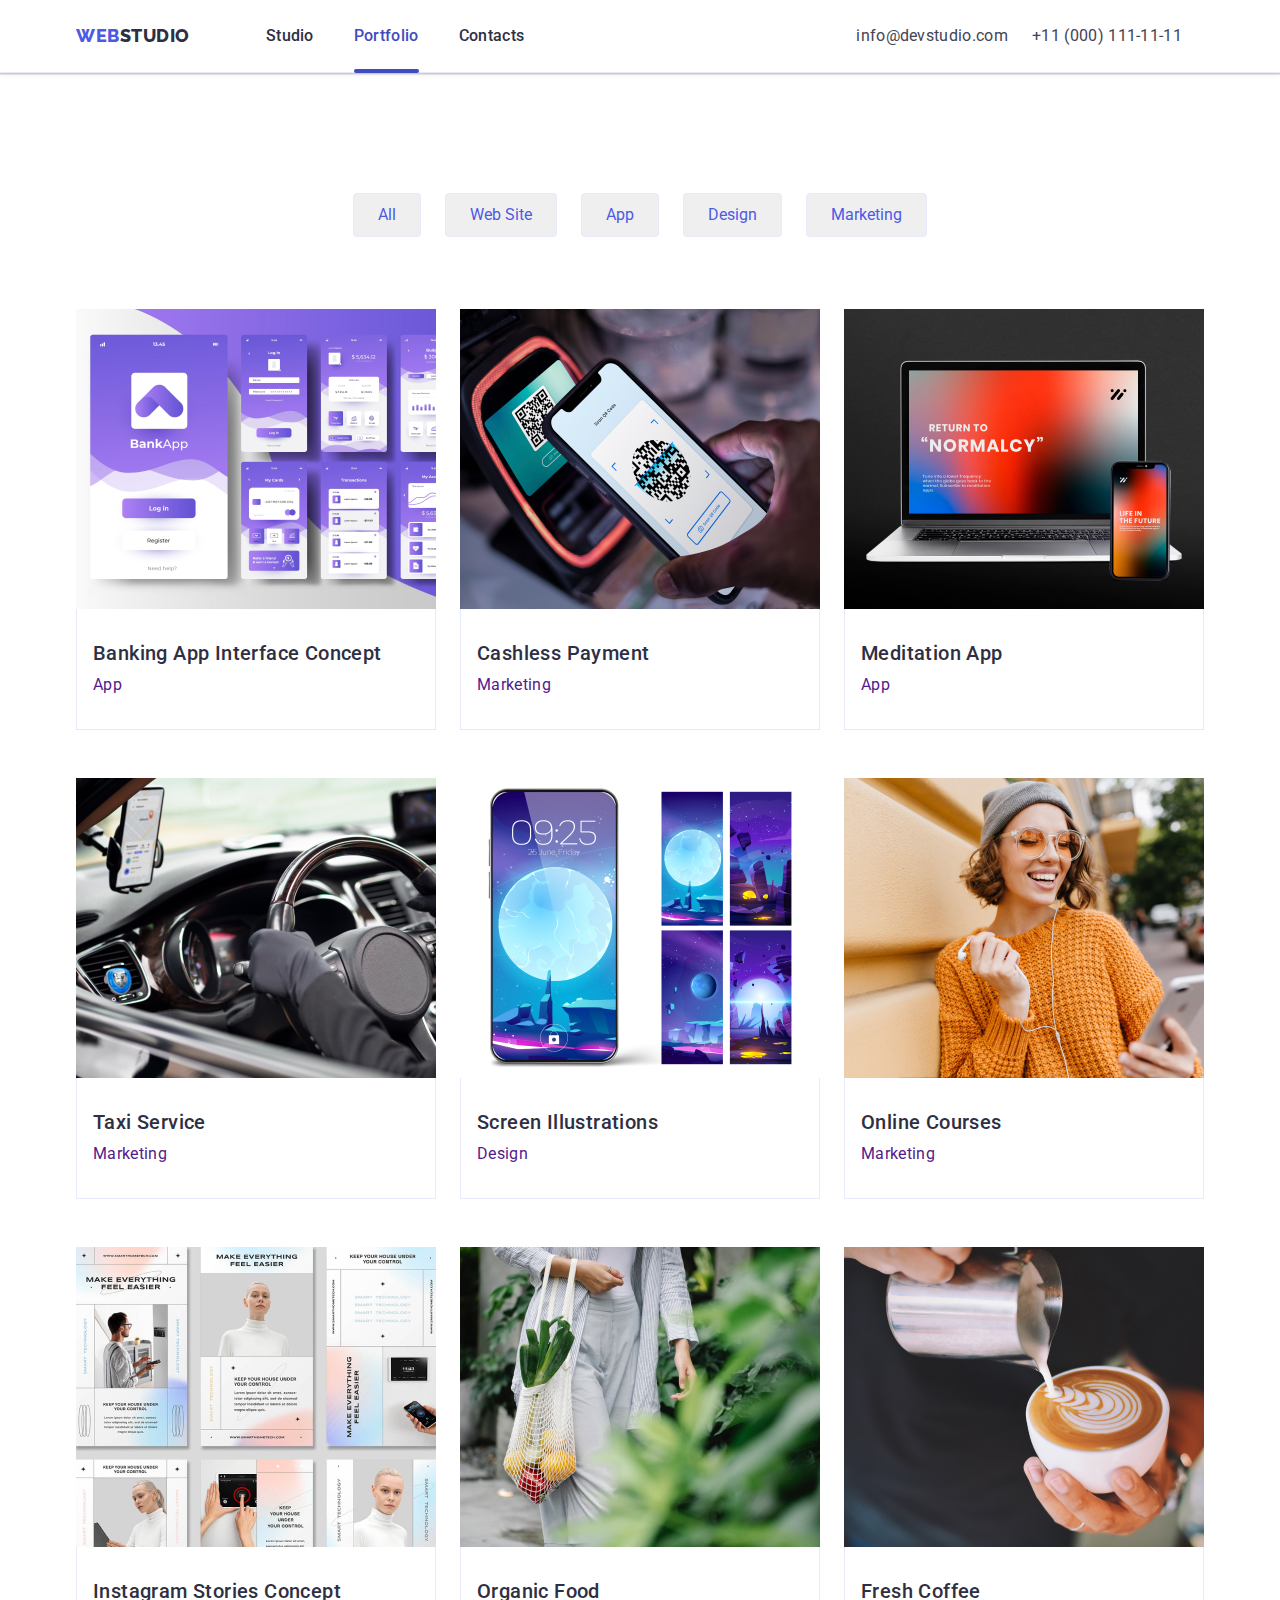
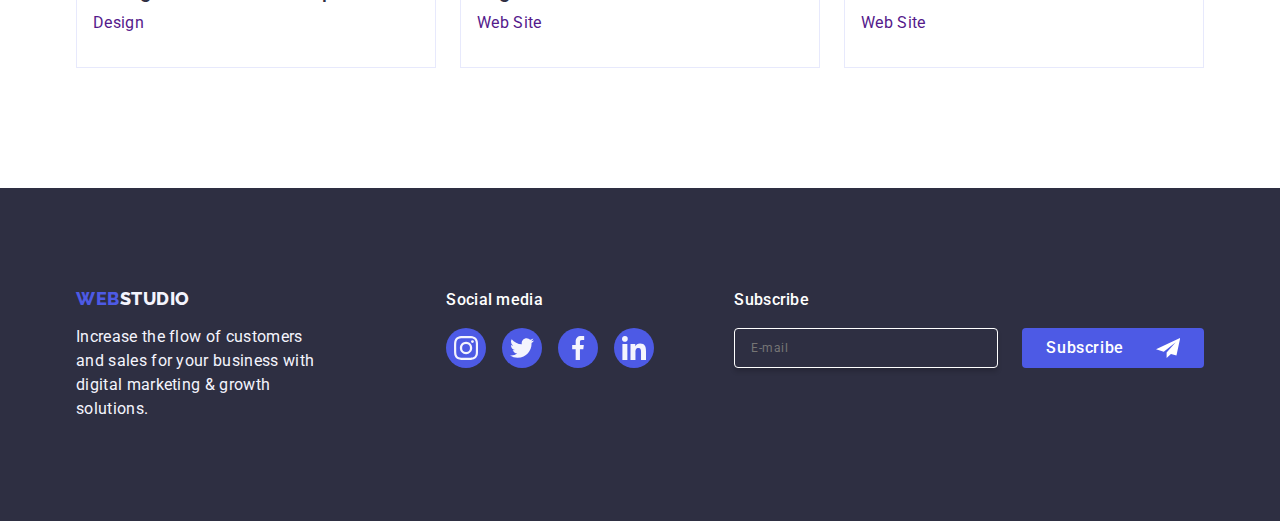
==== commit 8979d7e9: "commit three" ====
--- a/portfolio.html
+++ b/portfolio.html
@@ -201,7 +201,7 @@
               <a href="" class="footer-social-link">
                   <svg class="customers-icons-footer" width="24" height="24">
                       <use href="./images/icons.svg#icon-linkedin"></use>
-                  </svg>s
+                  </svg>
               </a>
           </li>
       </ul>
--- a/css/index.css
+++ b/css/index.css
@@ -13,32 +13,149 @@
 }
 
 /* ================================================= MOBILE 👇 ========================================= */
-@media screen and (max-width: 767px) {
+@media screen and (min-width: 428px) and (max-width: 767px) {
+    *{
+
+        box-sizing: border-box;
+        margin: 0;
+        padding: 0;
+        
+    
+      }
+    
+    .container{
+        width: 428px;
+    }
+    
+    .hero{ 
+       
+        padding-top: 96px;
+        padding-bottom: 96px;
+          
+    }
+    .section {
+        padding-top: 96px;
+        padding-bottom: 96px;
+    }
+    
+    .link{
+    text-decoration: none;
+    }
+    
+    .section-first{
+        padding:188px 0;
+        background-color: var(--brand-color-navyblue);
+        background-image: linear-gradient(
+            rgba(46, 47, 66, 0.7),
+            rgba(46, 47, 66, 0.7)),
+        url(../images/people-office.jpg);
+        max-width: 1440px;
+        background-repeat: no-repeat;
+        background-position: center;
+        background-size: cover;
+        margin: 0 auto;
+    }
+    
+    
+    
+    .section-four{
+    background-color:#F4F4FD ;
+    padding: 96px 0;
+    
+    }
+    
+    .section-five{
+        padding:96px 0 ;
+        
+    }
+    .section-portfolio{
+        padding-top: 96px;
+        padding-bottom: 120px;
+    }
+    
+      body{
+      font-family:"Roboto" , sans-serif;
+      background-color:#FFFFFF ;
+      color: #434455;
+      font-weight: 400;
+     }    
+                
+    img{
+        display: block;
+    }
+    
+    
+                                /*Header*/
+        .logo{
+        font-family: "Raleway", sans-serif;
+        font-weight: 800;
+        font-size: 18px;
+        line-height: 1.17;
+        letter-spacing: 0.03em ;
+        text-transform: uppercase;
+        color:var(--brand-color-iris);
+        margin-right: 76px;
+     }
+    
+     .logo-span{
+    color:var(--brand-color-navyblue);
+    
+     }
+    
+     
+        .menu-link {
+        font-size: 16px ;
+        font-weight: 500 ;
+        color: var(--brand-color-navyblue);
+        line-height: 1.5 ;
+        letter-spacing: 0.02em ;
+        padding: 24px 0;
+    
+        }
+    
+        .menu-link:hover,
+        .menu-link:focus,
+        .menu-link:active {
+        color: var(--brand-color-ocean) ;
+        }
+        
+        .menu-link-underline{
+            transition: color 250ms cubic-bezier(0.4, 0, 0.2, 1);
+            position: relative;
+            color: #404bbf;
+        }
+        .menu-link-underline::after{
+            content: "";
+            position: absolute;
+            left: 0;
+            right: 2px;
+            bottom: -1px;
+            width: 100%;
+            height: 4px;
+            background-color: #404bbf;
+            border-radius: 2px;
+          }
+        
+      .navigation{
+        display: flex;
+        align-items: center;
+      }
+    
+    .header-div{
+      display: flex;
+    align-items: center;
+    }
+    
+      .header{
+        background-color: #FFFFFF;
+        border-bottom: 1px solid var(--brand-color-CORNFLOWER);
+        box-shadow: 0px 2px 1px rgba(46, 47, 66, 0.08),
+        0px 1px 1px rgba(46, 47, 66, 0.16), 0px 1px 6px rgba(46, 47, 66, 0.08);
+      }
       
-*{
-
-    box-sizing: border-box;
-    margin: 0;
-    padding: 0;
-    
-
-  }
-
-  ul,
-  ol {
-    list-style: none;
-    padding-left: 0;
-  }
-
-  .list {
-    list-style: none;
-    margin: 0;
-    padding-left: 0;
-  }
-
-
-.section-first{
-    padding:188px 0;
+      
+                             /*Section-1*/
+    .section-first{
     background-color: var(--brand-color-navyblue);
     background-image: linear-gradient(
         rgba(46, 47, 66, 0.7),
@@ -49,934 +166,906 @@
     background-position: center;
     background-size: cover;
     margin: 0 auto;
-}
-
-.section-second{
-    padding: 120px 0;
-}
-.section-three{
-    padding-bottom: 120px;
-}
-.section-four{
-background-color:#F4F4FD ;
-padding: 120px 0;
-
-}
-
-.section-five{
-    padding-top: 120px;
-    padding-bottom: 1200px;
-}
-.section-portfolio{
-    padding-top: 96px;
-    padding-bottom: 120px;
-}
-
-.container{
-    max-width: 428px;
-    margin: 0 auto;
-    padding: 0 15px;
-
-}
-
-  body{
-  font-family:"Roboto" , sans-serif;
-  background-color:#FFFFFF ;
-  color: #434455;
-  font-weight: 400;
- }    
-            
-.link{
-    text-decoration: none;
-    display: block;
-}
-
-.list{
-    list-style: none;
-    display: flex;
-    gap: 24px;
-    margin: 0;
-    padding-left: 0;
-
-}
-
-img{
-    display: block;
-}
-
-
-                            /*Header*/
-    .logo{
-    font-family: "Raleway", sans-serif;
-    font-weight: 800;
-    font-size: 18px;
-    line-height: 1.17;
-    letter-spacing: 0.03em ;
-    text-transform: uppercase;
-    color:var(--brand-color-iris);
-    margin-right: 76px;
- }
-
- .logo-span{
-color:var(--brand-color-navyblue);
-
- }
-
- 
-    .menu-link {
-    font-size: 16px ;
-    font-weight: 500 ;
-    color: var(--brand-color-navyblue);
-    line-height: 1.5 ;
-    letter-spacing: 0.02em ;
-    padding: 24px 0;
-
-    }
-
-    .menu-link:hover,
-    .menu-link:focus,
-    .menu-link:active {
-    color: var(--brand-color-ocean) ;
-    }
-    
-    .menu-link-underline{
-        transition: color 250ms cubic-bezier(0.4, 0, 0.2, 1);
-        position: relative;
-        color: #404bbf;
-    }
-    .menu-link-underline::after{
-        content: "";
-        position: absolute;
-        left: 0;
-        right: 2px;
-        bottom: -1px;
-        width: 100%;
-        height: 4px;
-        background-color: #404bbf;
-        border-radius: 2px;
-      }
-    
-  .navigation{
-    display: flex;
-    align-items: center;
-  }
-
-.header-div{
-  display: flex;
-align-items: center;
-}
-
-  .header{
-    background-color: #FFFFFF;
-    border-bottom: 1px solid var(--brand-color-CORNFLOWER);
-    box-shadow: 0px 2px 1px rgba(46, 47, 66, 0.08),
-    0px 1px 1px rgba(46, 47, 66, 0.16), 0px 1px 6px rgba(46, 47, 66, 0.08);
-  }
-  
-  
-                         /*Section-1*/
-     .hero{
-        padding: 120px 0;
-        
-     } 
+    padding: 188px 0;
+    }
+    
     .hero-title{
         color:var(--brand-color-white);
         font-size: 36px ;
         font-weight: 700 ;
-        line-height: 1.07 ;
+        line-height: 1.11 ;
         letter-spacing: 0.02em ; 
         text-align: center ;
-        max-width: 496px;
+        display: block;
+        max-width: 320px;
         margin: 0 auto;
-   }
-
-   .container > .hero-title{
-    margin-bottom: 48px;
-   }
-   
-   .hero-btn{
-    background-color: var(--brand-color-iris) ;
-    font-weight: 500 ;
-    line-height: 1.5 ;
-    letter-spacing: 0.04em ;
-    color:var(--brand-color-white) ;
-    cursor: pointer ;
-    font-size: 16px ;
-    font-family: "Roboto",sans-serif;
-    text-align: center;
-    display: block;
-    min-width: 169px;
-    height: 56px;
-    border: none;
-    border-radius: 4px;
-    margin: 0 auto;
-    text-decoration: none;
-    padding: 16px 32px;
-    box-shadow: 0px 4px 4px 0px rgba(0, 0, 0, 0.15);
-    transition: background-color 250ms cubic-bezier(0.4, 0, 0.2, 1);}
-
-     .hero-btn:hover,
-     .hero-btn:focus,
-     .hero-btn:active{
-    background-color:var(--brand-color-ocean) ;
-     }
-
-                        /*Section2*/
-/*
-.important-item{
-  width: calc((100% - 72px) / 4);
-
-}*/
-
-.visually-hidden{
-    position: absolute;
-    height: 1px;
-    overflow: hidden;
-    width: 1px;
-    margin: -1px;
-    border: 0;
-    padding: 0;
-    white-space: nowrap;
-    clip: rect(0 0 0 0);
-    clip-path: inset(100%);
-    flex-wrap: nowrap;
-}
-
-/*
-.container-items{
-display: flex;
-border: 1px solid #F4F4FD;
-justify-content: center;
-align-items: center;
-border-radius: 4px;
-background-color:var(--brand-color-CLOUD) ;
-width: 264px;
-height: 112px;
-flex-shrink: 0;
-margin-bottom: 8px;
-}
-*/
-.section-second .important-tittle,
-.section-second .important-text{
-    text-align: left;
-    
-}
-.important-tittle{
-    font-size: 36px ;
-    font-weight: 700 ;
-    color: var(--brand-color-navyblue) ;
-    line-height: 1.2 ;
-    letter-spacing: 0.02em ;
-    margin-bottom: 8px;
-    text-align: center;
-
-}
-.important-text{
+        padding-bottom: 72px;
+    
+    }
+    .hero-btn{
+        background-color: var(--brand-color-iris) ;
+        font-weight: 500 ;
+        line-height: 1.5 ;
+        letter-spacing: 0.04em ;
+        color:var(--brand-color-white) ;
+        cursor: pointer ;
+        font-size: 16px ;
+        font-family: "Roboto",sans-serif;
+        text-align: center;
+        display: block;
+        min-width: 169px;
+        height: 56px;
+        border: none;
+        border-radius: 4px;
+        margin: 0 auto;
+        text-decoration: none;
+        padding: 16px 32px;
+        box-shadow: 0px 4px 4px 0px rgba(0, 0, 0, 0.15);
+        transition: background-color 250ms cubic-bezier(0.4, 0, 0.2, 1);}
+    
+            .hero-btn:hover,
+            .hero-btn:focus,
+            .hero-btn:active{
+        background-color:var(--brand-color-ocean) ;
+            }
+    
+    /*------------------------------Section2------------------------*/
+    
+    .section-second{
+        padding-top: 96px;
+        padding-bottom: 96px;
+    }
+    .visually-hidden {
+        display: none;
+    }
+    .container-items{
+        display: none;}
+    
+    .important-flex{
+        display: flex;
+        flex-direction: column;
+        gap: 72px;
+        align-items: center;
+    }
+    .important-item{
+    flex-basis: calc((100% - 216px) / 4)
+    } 
+    
+    .important-tittle{
+        font-size: 36px;
+        font-weight: 700;
+        line-height: 1.11;
+        letter-spacing: 0.02em;
+        margin-bottom: 8px;
+        text-align: center;
+        color: #2E2F42;
+    }
+    
+    .important-text{
     font-weight: 500;
-    font-size: 16px ;
-    line-height:  1.5 ; 
-    letter-spacing:0.02em ;
-}
-
-
-                        /*WHAT ARE WE DOING OFFERT*/
-/*
-.caption-what-are-we-doing{
-    text-align: center;
-    padding: 32px 16px ;
-}
-
-.studio-list{
-  gap: 24px;
-  display: flex;  
-}
-
-.studio-head{
-    font-size: 36px ; 
-    line-height: 1.11 ;
-    text-align: center ;
-    letter-spacing: 0.02em ;
-    text-transform: capitalize ;
-    color: var(--brand-color-navyblue) ;
-    margin-bottom: 72px;
-
-}
-
-.studio-item{
-    width: calc((100%-48px)/3);
-}
-*/
-
-                        /*TEAM*/
-
-.item-our-team{
-    flex-wrap: wrap;
-    border-radius:0px 0px 4px 4px;
-    background-color: var(--brand-color-white);
-    box-shadow: 0px 2px 1px 0px rgba(46, 47, 66, 0.08),
-    0px 1px 1px 0px rgba(46, 47, 66, 0.16),
-    0px 1px 6px 0px rgba(46, 47, 66, 0.08);
-
-    
-}
-
-.caption-our-team{
-    padding: 32px 0;
-
-}
-
-.team-head{
-    font-size: 36px ;
-    line-height: 1.11 ;
-    text-align: center ;
-    letter-spacing: 0.02em ;
-    text-transform: capitalize ;
-    color: var(--brand-color-navyblue) ;
-    margin-bottom: 72px;
-    }
-
-.team-tittle{
-    color: #2E2F42 ;
-    font-weight: 500 ;
-    font-size: 20px ;
-    line-height: 1.2 ;
-    letter-spacing: 0.02em ;
-    margin-bottom: 8px;
-    text-align: center;
-}
-
-.team-text{
-    font-size: 16px ;
-    line-height: 1.5 ;
-    letter-spacing: 0.02em ;
-    text-align: center;
-    margin-bottom: 8px;
-    }
-
-
-
+    font-size: 16px;
+    letter-spacing: 0.02em;
+    line-height: 1.5;
+    }
+    
+    /*------------------WHAT ARE WE DOING OFFERT----------*/
+    .section-three{
+        display: none;
+    }
+    
+    .caption-what-are-we-doing{
+        text-align: center;
+        padding: 32px 16px ;
+    }
+    
+    .studio-list{
+      gap: 24px;
+      display: flex;  
+    }
+    
+    .studio-head{
+        font-size: 36px ; 
+        line-height: 1.11 ;
+        text-align: center ;
+        letter-spacing: 0.02em ;
+        text-transform: capitalize ;
+        color: var(--brand-color-navyblue) ;
+        margin-bottom: 72px;
+    
+    }
+    
+    .studio-item{
+        width: calc((100%-48px)/3);
+    }
+    
+    
+    /*------------------------------------------TEAM-----------------------*/
+    
+    .section-four{
+        background-color:#F4F4FD ;
+    }
+    .team-head{
+        font-size: 36px;
+        font-weight: 700;
+        text-transform: capitalize;
+        line-height: 1.11;
+        letter-spacing: 0.02em;
+        text-align: center;
+        margin-bottom: 72px;
+        color: #2E2F42;
+    }
+    .team-flex{
+        display: flex;
+        flex-direction: column;
+        gap: 72px;
+        align-items: center;
+    }
+    .item-our-team{
+        flex-basis: calc(100% - 72px) / 4;
+        box-shadow: 0px 1px 6px rgba(46, 47, 66, 0.08), 0px 1px 1px rgba(46, 47, 66, 0.16), 0px 2px 1px rgba(46, 47, 66, 0.08);
+        border-radius: 0px 0px 4px 4px;
+        width: 264px;
+        background-color: var(--brand-color-white);
+    
+    }
+    .caption-our-team{
+        padding: 32px 0px;
+        text-align: center;
+    }
+    .team-tittle{
+        font-size: 20px;
+        font-weight: 500;
+        line-height: 1.2;
+        letter-spacing: 0.02em;
+        margin-bottom: 8px;
+        text-align: center;
+        color: #2E2F42;
+    }
+    .team-text{
+        font-size: 16px;
+        font-weight: 500;
+        line-height: 1.5;
+        letter-spacing: 0.02em;
+    }
     .team-social-list{
         display: flex;
+        gap: 24px;
         justify-content: center;
         margin-top: 8px;
-        gap: 24px;
-    }
-
-    .team-svg{
-        fill:var(--brand-color-CLOUD);
-
-    }
-
-    .element.style{
-        display: block;
-        width: 100%;
-        height: 100%;
-    }
-
-    .team-social-item{
-        display: flex;
-       background-color: var(--brand-color-iris);
-        width: 100%;
-        height: 100%;
+    }
+    .team-social-item{ 
+        display: flex;
+        background-color: var(--brand-color-iris);
+        width: 40px;
+        height: 40px;
         border: none;
         border-radius: 50% ;
         align-items: center;
         justify-content: center;
         cursor: pointer;
         transition: background-color 250ms cubic-bezier(0.4, 0, 0.2, 1); 
-   
-    }
-
-    .team-social-item:hover,
-    .team-social-item:focus,
-    .team-social-item:active{
+    
+        }
+    
+        .team-social-item:hover,
+        .team-social-item:focus,
+        .team-social-item:active{
+        background-color: #404BBF;
+        }
+    
+    
+    
+    .team-icon-link{
+        flex-basis: calc(100% - 72px ) / 4;
+    }
+    .team-svg{
+        fill: var(--brand-color-CLOUD);
+    }
+    
+    /*-------------------------------------Section Five------------------------------------*/
+        .button-customers{
+    flex-basis: calc( 100% - 16px ) / 2;
+    height: 88px;
+    }
+    
+        .customers-link{
+    width: 190px;
+    height: 88px;
+    border: 1PX solid #8e8f99;
+    border-radius: 4px;
+    display: flex;
+    align-items: center;
+    justify-content: center;
+    color: #8e8f99;
+    transition: border-color 250ms cubic-bezier(0.4, 0, 0.2, 1),
+    color 250ms cubic-bezier(0.4, 0, 0.2, 1);
+        }
+    
+    .customers-link:hover,
+    .customers-link:focus,
+    .customers-link:active{
+        border-color:var(--brand-color-ocean)  ;
+        color: var(--brand-color-ocean);
+    }
+    
+        .customers-icons{
+    fill:currentColor;
+    width: 110px;
+        }
+    
+    .customers-flex{
+        display: flex;
+        flex-wrap: wrap;
+        gap: 16px;
+        row-gap: 72px;
+    }
+    
+                                                /* Footer*/
+    
+    
+    .footer {
+        background-color: var(--brand-color-navyblue) ;
+        padding: 100px 0 ;
+    }
+    
+    .footer-flex{
+        display: flex;
+        align-items: center;
+        flex-direction: column;
+    
+    }
+    
+    .footer-span{
+    color:var(--brand-color-CLOUD);
+    
+    }
+    .footer-logo{
+        font-family: "Raleway",sans-serif ;
+        font-weight: 800 ;
+        font-size: 18px ;
+        line-height: 1.17 ;
+        letter-spacing: 0.03em ;
+        text-transform: uppercase ;
+        color: var(--brand-color-iris);
+        text-decoration: none;
+    
+    }
+    
+    .link-footer{
+        margin-bottom: 16px;
+        display: block;
+        text-align: center;
+      
+    }
+    
+    .footer-text{
+        line-height: 1.5 ;
+        letter-spacing: 0.02em ;
+        color:#F4F4FD;
+        max-width: 264px;
+    }
+    
+    .footer-social-link{
+        display: flex;
+        align-items: center;
+        justify-content: center;
+        width: 100%;
+        height: 100%;
+        max-height: 40px;
+        background-color: #4D5AE5;
+        border-radius: 50%;
+        transition: background-color 250ms cubic-bezier(0.4, 0, 0.2, 1);
+    }
+    
+    .footer-social-link:hover,
+    .footer-social-link:focus,
+    .footer-social-link:active{
+        background-color: #31d0aa;
+    }
+    
+    .social-media-paragraph{
+        color: #FFFFFF;
+        font-family: inherit;
+        font-size: 16px;
+        font-weight: 500;
+        line-height: 1.5;
+        letter-spacing: 0.02em;
+        margin-bottom: 16px;
+        text-align: center;
+    }
+    
+    .footer-social-list{
+     
+        display: flex;
+        gap: 16px;
+    }
+    
+    .social-media-container{
+        width: 40px;
+        height: 40px;
+       transition: background-color 250ms cubic-bezier(0.4, 0, 0.2, 1);
+    
+    }
+    
+    .customers-icons-footer{
+        fill: #f4f4fd;
+            }
+    
+    .footer-div{
+    display: block;
+    }
+    
+    .footer-first-subcontainer{
+        margin-bottom: 72px;
+    }
+    
+    .footer-social-media{
+    margin-bottom: 72px;
+    }
+    
+    .footer-text-two{
+        margin-bottom: 16px;
+        font-size: 16px;
+        font-weight: 500;
+        line-height: 1.5;
+        letter-spacing: 0.02em;
+        color: #ffffff;
+        align-items: center;
+        display: block;
+    
+    }
+    
+    .footer-form{
+      display: flex;
+      gap: 24px;
+      flex-direction: column;
+      align-items: center;
+      justify-content: start;
+    }
+    
+    .footer-label{
+    border: 1px;
+    border-radius: 4px;
+    border-color: #FFFFFF;
+    
+    }
+    
+    .footer-input{
+    width: 396px;
+    height: 40px;
+    border: 1px solid #FFFFFF;
+    background-color: transparent;
+    font-size: 12px;
+    line-height: 1.5;
+    letter-spacing: 0.04em;
+    padding:8px 16px;
+    box-shadow: 0px 4px 4px 0px rgba(0, 0, 0, 0.15);
+    border-radius: 4px;
+    color: #FFFFFF;
+    display: flex;
+    
+    }
+    
+    .footer-input ::placeholder{
+        color: #FFFFFF;
+    }
+    
+    .footer-subscribe-button{
+        min-width: 165px;
+        height: 40px;
+        display: flex;
+        color: #FFFFFF;
+        background-color: var(--brand-color-iris);
+        border-radius: 4px;
+        padding: 8px 24px;
+        gap:16px;
+        align-items: center;
+        justify-content: center;
+        line-height: 1.5;
+        font-weight: 500;
+        font-size: 16px;
+        letter-spacing: 0.04em;
+        cursor: pointer;
+        border: none;
+        margin: 0 auto;
+    }
+    
+    
+    .footer-send-icon{
+    margin-left: 16px; 
+    }
+                                               /*BUTTON*/
+    
+    .button-p{
+        padding: 12px 24px;
+        border: 1px solid #E7E9FC;
+        border-radius: 4px;
+        color: var(--brand-color-iris);
+        cursor: pointer;
+        transition: color 250ms cubic-bezier(0.4, 0, 0.2, 1),
+        background-color 250ms cubic-bezier(0.4, 0, 0.2, 1),
+        border-color 250ms cubic-bezier(0.4, 0, 0.2, 1),
+        box-shadow 250ms cubic-bezier(0.4, 0, 0.2, 1)
+        }
+    
+    .button-p:hover,
+    .button-p:focus,
+    .button-p:active{
+        border: 1px solid transparent;
+        box-shadow: 0px 3px 1px rgba(0, 0, 0, 0.1), 0px 2px 1px rgba(0, 0, 0, 0.08), 0px 2px 2px rgba(0, 0, 0, 0.12)
+    
+    }
+    
+    .li-portfolio{
+        flex-basis: calc(100% - 48px) / 3;
+        
+    }
+    
+    .link-two{
+        display: block;
+        transition: box-shadow 250ms cubic-bezier(0.4, 0, 0.2, 1);
+        text-decoration: none;
+    }
+    
+    .link-two:hover,
+    .link-two:focus,
+    .link-two:active:active{
+        box-shadow: 0px 1px 6px rgba(46, 47, 66, 0.08),
+        0px 1px 1px rgba(46, 47, 66, 0.16), 0px 2px 1px rgba(46, 47, 66, 0.08);
+    }
+    .project-list{
+        justify-content: center;
+        display: flex;
+        gap: 24px;
+        margin-bottom: 72px;
+        flex-wrap: wrap;
+    
+    }
+    
+    .project-list-filters{
+        flex-direction: column;
+        display: flex;
+        column-gap: 24px;
+        row-gap: 48px;
+        text-align: center;
+    }
+    
+     .project-tittle{
+        color: var(--brand-color-navyblue) ;
+        font-weight: 500 ;
+        font-size: 20px ;
+        line-height: 1.2 ;
+        letter-spacing: 0.02em ;
+        margin-bottom: 8px;
+        text-decoration: none;
+     }
+    
+    .project-text{
+        font-size:16px;
+        letter-spacing: 0.02em ;
+        line-height: 1.5 ;
+        text-decoration: none;
+    
+    }
+    .container-portfolio{
+        padding: 32px 16px;
+        border: 1px solid #E7E9FC;
+        border-top: none;
+    
+    }
+    
+    .overlay{
+        position: relative;
+        overflow: hidden;
+    }
+    
+    .overlay-p{
+        position: absolute;
+        top: 0;
+        font-weight: 400;
+        font-size: 16px;
+        line-height: 1.5;
+        letter-spacing: 0.02em;
+        color: #f4f4fd;
+        padding: 40px 32px;
+        background-color: #4d5ae5;
+        height: 100%;
+        width: 100%;
+        transform: translateY(100%);
+        transition: transform 250ms cubic-bezier(0.4, 0, 0.2, 1);
+    }
+    
+    .link-two:hover .overlay-p,
+    .link-two:focus .overlay-p{
+        transform: translateY(0%);
+    }
+    
+                                                        /*ADRESS*/
+    .address{
+        font-style: normal;
+        align-items: center;
+        display: flex;
+    }
+    
+    .address-item {
+    font-size: 16px ;
+    line-height: 1.5 ;
+    letter-spacing: 0.02em ;
+    color: #434455;
+    transition:  color 250ms cubic-bezier(0.4, 0, 0.2, 1);
+    }
+     
+    
+    .nav-ul{
+    display: flex;
+    gap: 40px;
+    margin-right: 332px;
+    }
+    
+    
+    .address-item:hover,
+    .address-item:focus,
+    .address-item:active {
+    color: var(--brand-color-ocean) ;
+    }
+    
+    
+    .header-secondary{
+        color: #2e2f42;
+        font-weight: 700;
+        font-size: 36px;
+        line-height: 1.11;
+        letter-spacing: 0.02em;
+        text-transform: capitalize;
+        text-align: center;
+        margin-bottom: 72px;
+    
+    }
+    
+    .modal-container{
+        position: absolute;
+        top: 50%;
+        left: 50%;
+        transform: translate(-50%, -50%) scale(1);
+        width: 408px;
+        min-height: 584px;
+        background: #fcfcfc;
+        box-shadow: 0px 1px 1px rgba(0, 0, 0, 0.14), 0px 1px 3px rgba(0, 0, 0, 0.12),
+          0px 2px 1px rgba(0, 0, 0, 0.2);
+        border-radius: 4px;
+        transition: transform 250ms cubic-bezier(0.4, 0, 0.2, 1);
+        padding: 72px 24px 24px 24px;
+    
+    }
+    
+    .modal-backdrop{
+        position: fixed;
+        top: 0;
+        left: 0;
+        width: 100%;
+        height: 100%;
+        background-color: rgba(46, 47, 66, 0.4);
+        transition: opacity 250ms cubic-bezier(0.4, 0, 0.2, 1),
+          visibility 250ms cubic-bezier(0.4, 0, 0.2, 1);
+    
+    }
+    
+    .modal-close-button {
+        position: absolute;
+        top: 24px;
+        right: 24px;
+        width: 24px;
+        height: 24px;
+        display: flex;
+        align-items: center;
+        justify-content: center;
+        background-color:var(--brand-color-CORNFLOWER);
+        border: 1px solid rgba(0, 0, 0, 0.1);
+        border-radius: 50%;
+        padding: 0;
+        cursor: pointer;
+        transition: background-color 250ms cubic-bezier(0.4, 0, 0.2, 1),
+          border 250ms cubic-bezier(0.4, 0, 0.2, 1);
+      }
+      
+    .modal-close-button:hover,
+    .modal-close-button:focus{
     background-color: #404BBF;
-    }
-
-
-    .team-icon-link{
-width: 40px;
-height: 40px;
-
-    }
-           /*Section Five*/
-           
-    .button-customers{
-width: calc((100% - 120px) / 2);
-height: 88px;
-}
-
-    .customers-link{
-width: 100%;
-height: 100%;
-border: 1px solid #8e8f99;
-border-radius: 4px;
-display: flex;
-align-items: center;
-justify-content: center;
-color: #8e8f99;
-transition: border-color 250ms cubic-bezier(0.4, 0, 0.2, 1),
-color 250ms cubic-bezier(0.4, 0, 0.2, 1);
-    }
-
-.customers-link:hover,
-.customers-link:focus,
-.customers-link:active{
-    border-color:var(--brand-color-ocean)  ;
-    color: var(--brand-color-ocean);
-}
-
-    .customers-icons{
-        width: 110px;
-        height: 56px;
-fill:currentColor;
-    }
+    border: none;
+    fill: var(--brand-color-white);
+    }
+      
+    
+    .modal-icon{
+        transition: fill 250ms cubic-bezier(0.4, 0, 0.2, 1);
+    }
+    
+    .is-hidden{
+            opacity: 0;
+            visibility: hidden;
+            pointer-events: none;
+          }
+    
+    .modal-div-form{
+    margin-bottom: 8px;
+    }
+    
+    .modal-label{
+        font-size: 12px;
+        line-height: 1.17;
+        letter-spacing: 0.04em;
+        color: #8e8f99;
+        display: block;
+        margin-bottom: 4px;
+    }
+    
+    .modal-div-input{
+    position: relative;
+    }
+    
+    .modal-input{
+        width: 100%;
+        height: 40px;
+        border: 1px solid rgba(46, 47, 66, 0.4);
+        border-radius: 4px;
+        background-color: transparent;
+        transition: border-color 250ms cubic-bezier(0.4, 0, 0.2, 1);
+        padding-left: 38px;
+        outline: transparent;
+      }
+    
+      .modal-input:focus{
+       border-color: #4D5AE5;
+      }
+    
+      .modal-input:focus + svg{
+        fill: #4D5AE5;
+      }
+      
+    
+    .modal-svg{
+        position: absolute;
+        left: 16px;
+        top: 50%;
+        transform: translateY(-50%);
+        transition: fill 250ms cubic-bezier(0.4, 0, 0.2, 1);
+    }
+    
+    
+    
+    .modal-text{
+    font-weight: 500;
+    font-size: 16px;
+    line-height: 1.5;
+    text-align: center;
+    letter-spacing: 0.02em;
+    color: #2E2F42;
+    margin-bottom: 16px;
+    
+    }
+    
+    .modal-div-two-form{
+        margin-bottom: 16px;
+    }
+    
+    .modal-two-input{
+        width: 100%;
+        height: 120px;
+        font-size: 12px;
+        line-height: 1.17;
+        letter-spacing: 0.04em;
+        color: rgba(46, 47, 66, 0.4);
+        border: 1px solid rgba(46, 47, 66, 0.4); 
+        border-radius: 4px;
+        background-color: transparent;
+        padding: 8px 16px;
+        outline: transparent;
+        resize: none;
+        transition: border-color 250ms cubic-bezier(0.4, 0, 0.2, 1);
+    }   
+    
+    .modal-two-input:focus{
+        border-color: #4D5AE5;
+    }
+    
+    .modal-three-form{
+        margin-bottom: 24px;
+    }
+    
+    .modal-three-label{
+        display:block;
+        font-size: 12px;
+        line-height: 1.17;
+        letter-spacing: 0.04em;
+        color: #8e8f99;;
+    }
+    
+    .modal-span{
+        width: 16px;
+        height: 16px;
+        border: 1px solid rgba(46, 47, 66, 0.4);
+        border-radius: 2px;
+        transition:background-color 250ms cubic-bezier(0.4, 0, 0.2, 1), border 250ms cubic-bezier(0.4, 0, 0.2, 1), fill 250ms cubic-bezier(0.4, 0, 0.2, 1);
+        display: inline-flex;
+        align-items: center;
+        justify-content: center;
+        fill: transparent;
+    }
+    .modal-link{
+        color: #4D5AE5;
+    }
+    
+    .modal-button-send{
+    display: block;
+    min-width: 169px;
+    height: 56px;
+    font-size: 16px;
+    font-weight: 500;
+    line-height: 1.5;
+    letter-spacing: 0.04em;
+    color: #FFFFFF;
+    cursor: pointer;
+    background-color: #4D5AE5;
+    border: none;
+    border-radius: 4px;
+    transition: background-color 250ms cubic-bezier(0.4, 0, 0.2, 1)
+    }
+    
+    .modal-check:checked + .modal-three-label span{
+        background-color: #404bbf;
+        border: none;
+        fill: #f4f4fd;
+    }
+    
+      }
 
 
 
-                                            /* Footer*/
+  /* ================================================= TABLET 👇 ========================================= */
+  @media screen and (min-width: 768px) and (max-width: 1157px) {
+    /* cały kod */
+    *{
 
-
-.footer {
-    background-color: var(--brand-color-navyblue) ;
-    padding:100px 0 ;
-}
-
-.footer-flex{
-    display: flex;
-    align-items: baseline;
-
-}
-
-
-.footer-first-subcontainer{
-    margin-right: 120px ;
-}
-
-.footer-span{
-color:var(--brand-color-CLOUD);
-
-}
-.footer-logo{
-    font-family: "Raleway",sans-serif ;
-    font-weight: 800 ;
-    font-size: 18px ;
-    line-height: 1.17 ;
-    letter-spacing: 0.03em ;
-    text-transform: uppercase ;
-    color: var(--brand-color-iris);
-    height: 24px;
-    text-align: center;
-}
-
-.link-footer{
-    margin-bottom: 16px;
-    display: inline-block;
-}
-
-.footer-text{
-    line-height: 1.5 ;
-    letter-spacing: 0.02em ;
-    color:#F4F4FD;
-     max-width: 264px;
-     height: 72px;
-     text-align: center;
-}
-
-.footer-social-link{
-    display: flex;
+        box-sizing: border-box;
+        margin: 0;
+        padding: 0;
+        
+    
+      }
+    
+    .container{
+        width: 768px;
+    }
+    
+    .hero{ 
+       
+        padding-top: 96px;
+        padding-bottom: 96px;
+          
+    }
+    .section {
+        padding-top: 96px;
+        padding-bottom: 96px;
+    }
+    
+    .link{
+    text-decoration: none;
+    }
+    
+    .section-first{
+        padding:188px 0;
+        background-color: var(--brand-color-navyblue);
+        background-image: linear-gradient(
+            rgba(46, 47, 66, 0.7),
+            rgba(46, 47, 66, 0.7)),
+        url(../images/people-office.jpg);
+        max-width: 1440px;
+        background-repeat: no-repeat;
+        background-position: center;
+        background-size: cover;
+        margin: 0 auto;
+    }
+    
+    
+    
+    .section-four{
+    background-color:#F4F4FD ;
+    padding: 120px 0;
+    
+    }
+    
+    .section-five{
+        padding-top: 120px;
+        padding-bottom: 1200px;
+    }
+    .section-portfolio{
+        padding-top: 96px;
+        padding-bottom: 120px;
+    }
+    
+      body{
+      font-family:"Roboto" , sans-serif;
+      background-color:#FFFFFF ;
+      color: #434455;
+      font-weight: 400;
+     }    
+                
+    img{
+        display: block;
+    }
+    
+    
+                                /*Header*/
+        .logo{
+        font-family: "Raleway", sans-serif;
+        font-weight: 800;
+        font-size: 18px;
+        line-height: 1.17;
+        letter-spacing: 0.03em ;
+        text-transform: uppercase;
+        color:var(--brand-color-iris);
+        margin-right: 76px;
+     }
+    
+     .logo-span{
+    color:var(--brand-color-navyblue);
+    
+     }
+    
+     
+        .menu-link {
+        font-size: 16px ;
+        font-weight: 500 ;
+        color: var(--brand-color-navyblue);
+        line-height: 1.5 ;
+        letter-spacing: 0.02em ;
+        padding: 24px 0;
+    
+        }
+    
+        .menu-link:hover,
+        .menu-link:focus,
+        .menu-link:active {
+        color: var(--brand-color-ocean) ;
+        }
+        
+        .menu-link-underline{
+            transition: color 250ms cubic-bezier(0.4, 0, 0.2, 1);
+            position: relative;
+            color: #404bbf;
+        }
+        .menu-link-underline::after{
+            content: "";
+            position: absolute;
+            left: 0;
+            right: 2px;
+            bottom: -1px;
+            width: 100%;
+            height: 4px;
+            background-color: #404bbf;
+            border-radius: 2px;
+          }
+        
+      .navigation{
+        display: flex;
+        align-items: center;
+      }
+    
+    .header-div{
+      display: flex;
     align-items: center;
-    justify-content: center;
-    width: 100%;
-    height: 100%;
-    max-height: 40px;
-    background-color: #4D5AE5;
-    border-radius: 50%;
-    transition: background-color 250ms cubic-bezier(0.4, 0, 0.2, 1);
-}
-
-.footer-social-link:hover,
-.footer-social-link:focus,
-.footer-social-link:active{
-    background-color: #31d0aa;
-}
-
-.social-media-paragraph{
-    color: #FFFFFF;
-    font-family: inherit;
-    font-size: 16px;
-    font-weight: 500;
-    line-height: 1.5;
-    letter-spacing: 0.02em;
-    margin-bottom: 16px;
-    text-align: center;
-}
-
-.footer-social-list{
-    display: flex;
-    gap: 16px;
-}
-
-.social-media-container{
-    width: 40px;
-    height: 40px;
-   transition: background-color 250ms cubic-bezier(0.4, 0, 0.2, 1)
-
-}
-
-.customers-icons-footer{
-    fill: #f4f4fd;
-        }
-
-.footer-div{
-    margin-left: 80px;
-}
-
-.footer-text-two{
-    margin-bottom: 16px;
-    font-size: 16px;
-    font-weight: 500;
-    line-height: 1.5;
-    letter-spacing: 0.02em;
-    color: #ffffff;
-    text-align: center;
-
-}
-
-.footer-form{
-  display: flex;
-  gap: 24px;
-}
-
-.footer-label{
-border: 1px;
-border-radius: 4px;
-border-color: #FFFFFF;
-
-}
-
-.footer-input{
-width: 264px;
-height: 40px;
-border: 1px solid #FFFFFF;
-background-color: transparent;
-font-size: 12px;
-line-height: 1.5;
-letter-spacing: 0.04em;
-padding-left: 16px;
-box-shadow: 0px 4px 4px 0px rgba(0, 0, 0, 0.15);
-border-radius: 4px;
-color: #FFFFFF;
-display: flex;
-}
-
-.input-footer ::placeholder{
-    color: #FFFFFF;
-}
-
-.footer-subscribe-button{
-    min-width: 165px;
-    height: 40px;
-    display: flex;
-    color: #FFFFFF;
-    background-color: var(--brand-color-iris);
-    border-radius: 4px;
-    padding: 8px 24px;
-    gap:16px;
-    align-items: center;
-    justify-content: center;
-    line-height: 1.5;
-    font-weight: 500;
-    font-size: 16px;
-    letter-spacing: 0.04em;
-    cursor: pointer;
-    border: none;
-}
-
-
-.footer-send-icon{
-margin-left: 16px; 
-}
-                                           /*BUTTON*/
-
-.button-p{
-    padding: 12px 24px;
-    border: 1px solid #E7E9FC;
-    border-radius: 4px;
-    color: var(--brand-color-iris);
-    cursor: pointer;
-    transition: color 250ms cubic-bezier(0.4, 0, 0.2, 1),
-    background-color 250ms cubic-bezier(0.4, 0, 0.2, 1),
-    border-color 250ms cubic-bezier(0.4, 0, 0.2, 1),
-    box-shadow 250ms cubic-bezier(0.4, 0, 0.2, 1)
-    }
-
-.button-p:hover,
-.button-p:focus,
-.button-p:active{
-    border: 1px solid transparent;
-    box-shadow: 0px 3px 1px rgba(0, 0, 0, 0.1), 0px 2px 1px rgba(0, 0, 0, 0.08), 0px 2px 2px rgba(0, 0, 0, 0.12)
-
-}
-
-.li-portfolio{
-    width: calc((100% - 48px) / 3);
-    
-}
-
-.link-two{
-    display: block;
-    transition: box-shadow 250ms cubic-bezier(0.4, 0, 0.2, 1);
-    text-decoration: none;
-}
-
-.link-two:hover,
-.link-two:focus,
-.link-two:active:active{
-    box-shadow: 0px 1px 6px rgba(46, 47, 66, 0.08),
-    0px 1px 1px rgba(46, 47, 66, 0.16), 0px 2px 1px rgba(46, 47, 66, 0.08);
-}
-.project-list{
-    justify-content: center;
-    display: flex;
-    gap: 24px;
-    margin-bottom: 72px;
-}
-
-.project-list-filters{
-    flex-wrap: wrap;
-    display: flex;
-    column-gap: 24px;
-    row-gap: 48px;
-}
-
- .project-tittle{
-    color: var(--brand-color-navyblue) ;
-    font-weight: 500 ;
-    font-size: 20px ;
-    line-height: 1.2 ;
-    letter-spacing: 0.02em ;
-    margin-bottom: 8px;
-    text-decoration: none;
- }
-
-.project-text{
-    font-size:16px;
-    letter-spacing: 0.02em ;
-    line-height: 1.5 ;
-    text-decoration: none;
-
-}
-.container-portfolio{
-    padding: 32px 16px;
-    border: 1px solid #E7E9FC;
-    border-top: none;
-
-}
-
-.overlay{
-    position: relative;
-    overflow: hidden;
-}
-
-.overlay-p{
-    position: absolute;
-    top: 0;
-    font-weight: 400;
-    font-size: 16px;
-    line-height: 1.5;
-    letter-spacing: 0.02em;
-    color: #f4f4fd;
-    padding: 40px 32px;
-    background-color: #4d5ae5;
-    height: 100%;
-    width: 100%;
-    transform: translateY(100%);
-    transition: transform 250ms cubic-bezier(0.4, 0, 0.2, 1);
-}
-
-.link-two:hover .overlay-p,
-.link-two:focus .overlay-p{
-    transform: translateY(0%);
-}
-
-                                                    /*ADRESS*/
-.address{
-    font-style: normal;
-    align-items: center;
-    display: flex;
-}
-
-.address-item {
-font-size: 16px ;
-line-height: 1.5 ;
-letter-spacing: 0.02em ;
-color: #434455;
-transition:  color 250ms cubic-bezier(0.4, 0, 0.2, 1);
-}
- 
-
-.nav-ul{
-display: flex;
-gap: 40px;
-margin-right: 332px;
-}
-
-
-.address-item:hover,
-.address-item:focus,
-.address-item:active {
-color: var(--brand-color-ocean) ;
-}
-
-
-.header-secondary{
-    color: #2e2f42;
-    font-weight: 700;
-    font-size: 36px;
-    line-height: 1.11;
-    letter-spacing: 0.02em;
-    text-transform: capitalize;
-    text-align: center;
-    margin-bottom: 72px;
-
-}
-
-.modal-container{
-    position: absolute;
-    top: 50%;
-    left: 50%;
-    transform: translate(-50%, -50%) scale(1);
-    width: 408px;
-    min-height: 584px;
-    background: #fcfcfc;
-    box-shadow: 0px 1px 1px rgba(0, 0, 0, 0.14), 0px 1px 3px rgba(0, 0, 0, 0.12),
-      0px 2px 1px rgba(0, 0, 0, 0.2);
-    border-radius: 4px;
-    transition: transform 250ms cubic-bezier(0.4, 0, 0.2, 1);
-    padding: 72px 24px 24px 24px;
-
-}
-
-.modal-backdrop{
-    position: fixed;
-    top: 0;
-    left: 0;
-    width: 100%;
-    height: 100%;
-    background-color: rgba(46, 47, 66, 0.4);
-    transition: opacity 250ms cubic-bezier(0.4, 0, 0.2, 1),
-      visibility 250ms cubic-bezier(0.4, 0, 0.2, 1);
-
-}
-
-.modal-close-button {
-    position: absolute;
-    top: 24px;
-    right: 24px;
-    width: 24px;
-    height: 24px;
-    display: flex;
-    align-items: center;
-    justify-content: center;
-    background-color:var(--brand-color-CORNFLOWER);
-    border: 1px solid rgba(0, 0, 0, 0.1);
-    border-radius: 50%;
-    padding: 0;
-    cursor: pointer;
-    transition: background-color 250ms cubic-bezier(0.4, 0, 0.2, 1),
-      border 250ms cubic-bezier(0.4, 0, 0.2, 1);
-  }
-  
-.modal-close-button:hover,
-.modal-close-button:focus{
-background-color: #404BBF;
-border: none;
-fill: var(--brand-color-white);
-}
-  
-
-.modal-icon{
-    transition: fill 250ms cubic-bezier(0.4, 0, 0.2, 1);
-}
-
-.is-hidden{
-        opacity: 0;
-        visibility: hidden;
-        pointer-events: none;
+    }
+    
+      .header{
+        background-color: #FFFFFF;
+        border-bottom: 1px solid var(--brand-color-CORNFLOWER);
+        box-shadow: 0px 2px 1px rgba(46, 47, 66, 0.08),
+        0px 1px 1px rgba(46, 47, 66, 0.16), 0px 1px 6px rgba(46, 47, 66, 0.08);
       }
-
-.modal-div-form{
-margin-bottom: 8px;
-}
-
-.modal-label{
-    font-size: 12px;
-    line-height: 1.17;
-    letter-spacing: 0.04em;
-    color: #8e8f99;
-    display: block;
-    margin-bottom: 4px;
-}
-
-.modal-div-input{
-position: relative;
-}
-
-.modal-input{
-    width: 100%;
-    height: 40px;
-    border: 1px solid rgba(46, 47, 66, 0.4);
-    border-radius: 4px;
-    background-color: transparent;
-    transition: border-color 250ms cubic-bezier(0.4, 0, 0.2, 1);
-    padding-left: 38px;
-    outline: transparent;
-  }
-
-  .modal-input:focus{
-   border-color: #4D5AE5;
-  }
-
-  .modal-input:focus + svg{
-    fill: #4D5AE5;
-  }
-  
-
-.modal-svg{
-    position: absolute;
-    left: 16px;
-    top: 50%;
-    transform: translateY(-50%);
-    transition: fill 250ms cubic-bezier(0.4, 0, 0.2, 1);
-}
-
-
-
-.modal-text{
-font-weight: 500;
-font-size: 16px;
-line-height: 1.5;
-text-align: center;
-letter-spacing: 0.02em;
-color: #2E2F42;
-margin-bottom: 16px;
-
-}
-
-.modal-div-two-form{
-    margin-bottom: 16px;
-}
-
-.modal-two-input{
-    width: 100%;
-    height: 120px;
-    font-size: 12px;
-    line-height: 1.17;
-    letter-spacing: 0.04em;
-    color: rgba(46, 47, 66, 0.4);
-    border: 1px solid rgba(46, 47, 66, 0.4); 
-    border-radius: 4px;
-    background-color: transparent;
-    padding: 8px 16px;
-    outline: transparent;
-    resize: none;
-    transition: border-color 250ms cubic-bezier(0.4, 0, 0.2, 1);
-}   
-
-.modal-two-input:focus{
-    border-color: #4D5AE5;
-}
-
-.modal-three-form{
-    margin-bottom: 24px;
-}
-
-.modal-three-label{
-    display:block;
-    font-size: 12px;
-    line-height: 1.17;
-    letter-spacing: 0.04em;
-    color: #8e8f99;;
-}
-
-.modal-span{
-    width: 16px;
-    height: 16px;
-    border: 1px solid rgba(46, 47, 66, 0.4);
-    border-radius: 2px;
-    transition:background-color 250ms cubic-bezier(0.4, 0, 0.2, 1), border 250ms cubic-bezier(0.4, 0, 0.2, 1), fill 250ms cubic-bezier(0.4, 0, 0.2, 1);
-    display: inline-flex;
-    align-items: center;
-    justify-content: center;
-    fill: transparent;
-}
-.modal-link{
-    color: #4D5AE5;
-}
-
-.modal-button-send{
-display: block;
-min-width: 169px;
-height: 56px;
-font-size: 16px;
-font-weight: 500;
-line-height: 1.5;
-letter-spacing: 0.04em;
-color: #FFFFFF;
-cursor: pointer;
-background-color: #4D5AE5;
-border: none;
-border-radius: 4px;
-transition: background-color 250ms cubic-bezier(0.4, 0, 0.2, 1)
-}
-
-.modal-check:checked + .modal-three-label span{
-    background-color: #404bbf;
-    border: none;
-    fill: #f4f4fd;
-}
-
-  }
-   
-  
-  /* ================================================= TABLET 👇 ========================================= */
-  @media screen and (min-width: 768px) {
-    /* cały kod */
-  }
-  /* ================================================= NOT DESKTOP 👇 ========================================= */
-  @media screen and (max-width: 1157px) {
-    .icon-features {
-      display: none;
-    }
-  }
-  /* ================================================= DESKTOP 👇 ========================================= */
-  @media screen and (min-width: 1158px) {
-  
-*{
-
-    box-sizing: border-box;
-    margin: 0;
-    padding: 0;
-    
-
-  }
-
-  ul,
-  ol {
-    list-style: none;
-    padding-left: 0;
-  }
-
-  .list {
-    list-style: none;
-    margin: 0;
-    padding-left: 0;
-  }
-
-
-.section-first{
-    padding:188px 0;
+      
+      
+                             /*Section-1*/
+    .section-first{
     background-color: var(--brand-color-navyblue);
     background-image: linear-gradient(
         rgba(46, 47, 66, 0.7),
@@ -987,882 +1076,1682 @@
     background-position: center;
     background-size: cover;
     margin: 0 auto;
-}
-
-.section-second{
-    padding: 120px 0;
-}
-.section-three{
-    padding-bottom: 120px;
-}
-.section-four{
-background-color:#F4F4FD ;
-padding: 120px 0;
-
-}
-
-.section-five{
-    padding-top: 120px;
-    padding-bottom: 1200px;
-}
-.section-portfolio{
-    padding-top: 96px;
-    padding-bottom: 120px;
-}
-
-.container{
-    max-width: 1158px;
-    margin: 0 auto;
-    padding: 0 15px;
-
-}
-
-  body{
-  font-family:"Roboto" , sans-serif;
-  background-color:#FFFFFF ;
-  color: #434455;
-  font-weight: 400;
- }    
-            
-.link{
-    text-decoration: none;
-    display: block;
-}
-
-.list{
-    list-style: none;
-    display: flex;
-    gap: 24px;
-    margin: 0;
-    padding-left: 0;
-
-}
-
-img{
-    display: block;
-}
-
-
-                            /*Header*/
-    .logo{
-    font-family: "Raleway", sans-serif;
-    font-weight: 800;
-    font-size: 18px;
-    line-height: 1.17;
-    letter-spacing: 0.03em ;
-    text-transform: uppercase;
-    color:var(--brand-color-iris);
-    margin-right: 76px;
- }
-
- .logo-span{
-color:var(--brand-color-navyblue);
-
- }
-
- 
-    .menu-link {
-    font-size: 16px ;
-    font-weight: 500 ;
-    color: var(--brand-color-navyblue);
-    line-height: 1.5 ;
-    letter-spacing: 0.02em ;
-    padding: 24px 0;
-
-    }
-
-    .menu-link:hover,
-    .menu-link:focus,
-    .menu-link:active {
-    color: var(--brand-color-ocean) ;
-    }
-    
-    .menu-link-underline{
-        transition: color 250ms cubic-bezier(0.4, 0, 0.2, 1);
-        position: relative;
-        color: #404bbf;
-    }
-    .menu-link-underline::after{
-        content: "";
-        position: absolute;
-        left: 0;
-        right: 2px;
-        bottom: -1px;
-        width: 100%;
-        height: 4px;
-        background-color: #404bbf;
-        border-radius: 2px;
-      }
-    
-  .navigation{
+    padding: 188px 0;
+    }
+    
+    .hero-title{
+        color:var(--brand-color-white);
+        font-size: 36px ;
+        font-weight: 700 ;
+        line-height: 1.11 ;
+        letter-spacing: 0.02em ; 
+        text-align: center ;
+        display: block;
+        max-width: 320px;
+        margin: 0 auto;
+        padding-bottom: 72px;
+    
+    }
+    .hero-btn{
+        background-color: var(--brand-color-iris) ;
+        font-weight: 500 ;
+        line-height: 1.5 ;
+        letter-spacing: 0.04em ;
+        color:var(--brand-color-white) ;
+        cursor: pointer ;
+        font-size: 16px ;
+        font-family: "Roboto",sans-serif;
+        text-align: center;
+        display: block;
+        min-width: 169px;
+        height: 56px;
+        border: none;
+        border-radius: 4px;
+        margin: 0 auto;
+        text-decoration: none;
+        padding: 16px 32px;
+        box-shadow: 0px 4px 4px 0px rgba(0, 0, 0, 0.15);
+        transition: background-color 250ms cubic-bezier(0.4, 0, 0.2, 1);}
+    
+            .hero-btn:hover,
+            .hero-btn:focus,
+            .hero-btn:active{
+        background-color:var(--brand-color-ocean) ;
+            }
+    
+    /*------------------------------Section2------------------------*/
+    
+    .section-second{
+        padding-top: 96px;
+        padding-bottom: 96px;
+    }
+    .visually-hidden {
+        display: none;
+    }
+    .container-items{
     display: flex;
     align-items: center;
-  }
-
-.header-div{
-  display: flex;
-align-items: center;
-}
-
-  .header{
-    background-color: #FFFFFF;
-    border-bottom: 1px solid var(--brand-color-CORNFLOWER);
-    box-shadow: 0px 2px 1px rgba(46, 47, 66, 0.08),
-    0px 1px 1px rgba(46, 47, 66, 0.16), 0px 1px 6px rgba(46, 47, 66, 0.08);
-  }
-  
-  
-                         /*Section-1*/
-     .hero{
-        padding: 120px 0;
-        
-     } 
-    .hero-title{
-        color:var(--brand-color-white);
-        font-size: 56px ;
-        font-weight: 700 ;
-        line-height: 1.07 ;
-        letter-spacing: 0.02em ; 
+    justify-content: center;
+    height: 112px;
+    background-color: var(--light-color);
+    border-radius: 4px;
+    margin-bottom: 8px;
+    display: none;}
+    
+    .important-flex{
+        display: flex;
+        flex-wrap: wrap ;
+        gap: 24px;
+        row-gap: 72px;
+    }
+    .important-item{
+    flex-basis: calc((100% - 24px) / 2);
+    } 
+    
+    .important-tittle{
+        font-size: 36px;
+        font-weight: 700;
+        line-height: 1.11;
+        letter-spacing: 0.02em;
+        margin-bottom: 8px;
+        text-align: left;
+        color: #2E2F42;
+    }
+    
+    .important-text{
+    font-weight: 500;
+    font-size: 16px;
+    letter-spacing: 0.02em;
+    line-height: 1.5;
+    }
+    
+    /*------------------WHAT ARE WE DOING OFFERT----------*/
+    .section-three{
+        display: none;
+    }
+    
+    .caption-what-are-we-doing{
+        text-align: center;
+        padding: 32px 16px ;
+    }
+    
+    .studio-list{
+      gap: 24px;
+      display: flex;  
+    }
+    
+    .studio-head{
+        font-size: 36px ; 
+        line-height: 1.11 ;
         text-align: center ;
-        max-width: 496px;
-        margin: 0 auto;
-   }
-
-   .container > .hero-title{
-    margin-bottom: 48px;
-   }
-   
-   .hero-btn{
-    background-color: var(--brand-color-iris) ;
-    font-weight: 500 ;
-    line-height: 1.5 ;
-    letter-spacing: 0.04em ;
-    color:var(--brand-color-white) ;
-    cursor: pointer ;
-    font-size: 16px ;
-    font-family: "Roboto",sans-serif;
-    text-align: center;
-    display: block;
-    min-width: 169px;
-    height: 56px;
-    border: none;
-    border-radius: 4px;
-    margin: 0 auto;
-    text-decoration: none;
-    padding: 16px 32px;
-    box-shadow: 0px 4px 4px 0px rgba(0, 0, 0, 0.15);
-    transition: background-color 250ms cubic-bezier(0.4, 0, 0.2, 1);}
-
-     .hero-btn:hover,
-     .hero-btn:focus,
-     .hero-btn:active{
-    background-color:var(--brand-color-ocean) ;
-     }
-
-                        /*Section2*/
-
-.important-item{
-  width: calc((100% - 72px) / 4);
-
-}
-
-.visually-hidden{
-    position: absolute;
-    height: 1px;
-    overflow: hidden;
-    width: 1px;
-    margin: -1px;
-    border: 0;
-    padding: 0;
-    white-space: nowrap;
-    clip: rect(0 0 0 0);
-    clip-path: inset(100%);
-    flex-wrap: nowrap;
-}
-
-
-.container-items{
-display: flex;
-border: 1px solid #F4F4FD;
-justify-content: center;
-align-items: center;
-border-radius: 4px;
-background-color:var(--brand-color-CLOUD) ;
-width: 264px;
-height: 112px;
-flex-shrink: 0;
-margin-bottom: 8px;
-}
-
-.section-second .important-tittle,
-.section-second .important-text{
-    text-align: left;
-    
-}
-.important-tittle{
-    font-size: 20px ;
-    font-weight: 500 ;
-    color: var(--brand-color-navyblue) ;
-    line-height: 1.2 ;
-    letter-spacing: 0.02em ;
-    margin-bottom: 8px;
-    text-align: center;
-
-}
-.important-text{
-    font-style: 16px ;
-    line-height:  1.5 ; 
-    letter-spacing:0.02em ;
-}
-
-
-                        /*WHAT ARE WE DOING OFFERT*/
-
-.caption-what-are-we-doing{
-    text-align: center;
-    padding: 32px 16px ;
-}
-
-.studio-list{
-  gap: 24px;
-  display: flex;  
-}
-
-.studio-head{
-    font-size: 36px ; 
-    line-height: 1.11 ;
-    text-align: center ;
-    letter-spacing: 0.02em ;
-    text-transform: capitalize ;
-    color: var(--brand-color-navyblue) ;
-    margin-bottom: 72px;
-
-}
-
-.studio-item{
-    width: calc((100%-48px)/3);
-}
-
-
-                        /*TEAM*/
-
-.item-our-team{
-    border-radius:0px 0px 4px 4px;
-    width:calc((100% - 72px) / 4);
-    background-color: var(--brand-color-white);
-    box-shadow: 0px 2px 1px 0px rgba(46, 47, 66, 0.08),
-    0px 1px 1px 0px rgba(46, 47, 66, 0.16),
-    0px 1px 6px 0px rgba(46, 47, 66, 0.08);
-
-    
-}
-
-.caption-our-team{
-    padding: 32px 0;
-
-}
-
-.team-head{
-    font-size: 36px ;
-    line-height: 1.11 ;
-    text-align: center ;
-    letter-spacing: 0.02em ;
-    text-transform: capitalize ;
-    color: var(--brand-color-navyblue) ;
-    margin-bottom: 72px;
-    }
-
-.team-tittle{
-    color: #2E2F42 ;
-    font-weight: 500 ;
-    font-size: 20px ;
-    line-height: 1.2 ;
-    letter-spacing: 0.02em ;
-    margin-bottom: 8px;
-    text-align: center;
-}
-
-.team-text{
-    font-size: 16px ;
-    line-height: 1.5 ;
-    letter-spacing: 0.02em ;
-    text-align: center;
-    margin-bottom: 8px;
-    }
-
-
-
+        letter-spacing: 0.02em ;
+        text-transform: capitalize ;
+        color: var(--brand-color-navyblue) ;
+        margin-bottom: 72px;
+    
+    }
+    
+    .studio-item{
+        width: calc((100%-48px)/3);
+    }
+    
+    
+    /*------------------------------------------TEAM-----------------------*/
+    
+    .section-four{
+        background-color:#F4F4FD ;
+    }
+    .team-head{
+        font-size: 36px;
+        font-weight: 700;
+        text-transform: capitalize;
+        line-height: 1.11;
+        letter-spacing: 0.02em;
+        text-align: center;
+        margin-bottom: 72px;
+        color: #2E2F42;
+    }
+    .team-flex{
+        display: flex;
+        flex-wrap: wrap;
+        gap: 24px;
+        row-gap: 72px;
+        justify-content: center;
+    }
+    .item-our-team{
+        flex-basis: calc(100% - 24px) / 2;
+        box-shadow: 0px 1px 6px rgba(46, 47, 66, 0.08), 0px 1px 1px rgba(46, 47, 66, 0.16), 0px 2px 1px rgba(46, 47, 66, 0.08);
+        border-radius: 0px 0px 4px 4px;
+        width: 264px;
+        background-color: var(--brand-color-white);
+    
+    }
+    .caption-our-team{
+        padding: 32px 0px;
+        text-align: center;
+    }
+    .team-tittle{
+        font-size: 20px;
+        font-weight: 500;
+        line-height: 1.2;
+        letter-spacing: 0.02em;
+        margin-bottom: 8px;
+        text-align: center;
+        color: #2E2F42;
+    }
+    .team-text{
+        font-size: 16px;
+        font-weight: 500;
+        line-height: 1.5;
+        letter-spacing: 0.02em;
+    }
     .team-social-list{
         display: flex;
+        gap: 24px;
         justify-content: center;
         margin-top: 8px;
-        gap: 24px;
-    }
-
-    .team-svg{
-        fill:var(--brand-color-CLOUD);
-
-    }
-
-    .element.style{
-        display: block;
-        width: 100%;
-        height: 100%;
-    }
-
-    .team-social-item{
-        display: flex;
-       background-color: var(--brand-color-iris);
-        width: 100%;
-        height: 100%;
+    }
+    .team-social-item{ 
+        display: flex;
+        background-color: var(--brand-color-iris);
+        width: 40px;
+        height: 40px;
         border: none;
         border-radius: 50% ;
         align-items: center;
         justify-content: center;
         cursor: pointer;
         transition: background-color 250ms cubic-bezier(0.4, 0, 0.2, 1); 
-   
-    }
-
-    .team-social-item:hover,
-    .team-social-item:focus,
-    .team-social-item:active{
-    background-color: #404BBF;
-    }
-
-
+    
+        }
+    
+        .team-social-item:hover,
+        .team-social-item:focus,
+        .team-social-item:active{
+        background-color: #404BBF;
+        }
+    
+    
+    
     .team-icon-link{
-width: 40px;
-height: 40px;
-
-    }
-           /*Section Five*/
-    .button-customers{
-width: calc((100% - 120px) / 6);
-height: 88px;
-}
-
-    .customers-link{
-width: 100%;
-height: 100%;
-border: 1PX solid #8e8f99;
-border-radius: 4px;
-display: flex;
-align-items: center;
-justify-content: center;
-color: #8e8f99;
-transition: border-color 250ms cubic-bezier(0.4, 0, 0.2, 1),
-color 250ms cubic-bezier(0.4, 0, 0.2, 1);
-    }
-
-.customers-link:hover,
-.customers-link:focus,
-.customers-link:active{
-    border-color:var(--brand-color-ocean)  ;
-    color: var(--brand-color-ocean);
-}
-
-    .customers-icons{
-fill:currentColor;
-    }
-
-
-
-                                            /* Footer*/
-
-
-.footer {
-    background-color: var(--brand-color-navyblue) ;
-    padding:100px 0 ;
-}
-
-.footer-flex{
-    display: flex;
-    align-items: baseline;
-
-}
-
-
-.footer-first-subcontainer{
-    margin-right: 120px ;
-}
-
-.footer-span{
-color:var(--brand-color-CLOUD);
-
-}
-.footer-logo{
-    font-family: "Raleway",sans-serif ;
-    font-weight: 800 ;
-    font-size: 18px ;
-    line-height: 1.17 ;
-    letter-spacing: 0.03em ;
-    text-transform: uppercase ;
-    color: var(--brand-color-iris);
-}
-
-.link-footer{
-    margin-bottom: 16px;
-    display: inline-block;
-}
-
-.footer-text{
-    line-height: 1.5 ;
-    letter-spacing: 0.02em ;
-    color:#F4F4FD;
-     max-width: 264px;
-}
-
-.footer-social-link{
+        flex-basis: calc(100% - 72px ) / 4;
+    }
+    .team-svg{
+        fill: var(--brand-color-CLOUD);
+    }
+    
+    /*-------------------------------------Section Five------------------------------------*/
+        .button-customers{
+        flex-basis: calc( 100% - 48px ) / 3;
+        height: 88px;
+    }
+    
+        .customers-link{
+    width: 168px;
+    height: 88px;
+    border: 1PX solid #8e8f99;
+    border-radius: 4px;
     display: flex;
     align-items: center;
     justify-content: center;
-    width: 100%;
-    height: 100%;
-    max-height: 40px;
-    background-color: #4D5AE5;
-    border-radius: 50%;
-    transition: background-color 250ms cubic-bezier(0.4, 0, 0.2, 1);
-}
-
-.footer-social-link:hover,
-.footer-social-link:focus,
-.footer-social-link:active{
-    background-color: #31d0aa;
-}
-
-.social-media-paragraph{
+    color: #8e8f99;
+    transition: border-color 250ms cubic-bezier(0.4, 0, 0.2, 1),
+    color 250ms cubic-bezier(0.4, 0, 0.2, 1);
+        }
+    
+    .customers-link:hover,
+    .customers-link:focus,
+    .customers-link:active{
+        border-color:var(--brand-color-ocean)  ;
+        color: var(--brand-color-ocean);
+    }
+    
+        .customers-icons{
+    fill:currentColor;
+        }
+    
+    .customers-flex{
+        display: flex;
+        flex-wrap: wrap;
+        gap: 24px;
+        row-gap: 72px;
+        justify-content: center;
+    }
+    
+                                                /* Footer*/
+    
+    
+    .footer {
+        background-color: var(--brand-color-navyblue) ;
+        padding: 100px 0 ;
+    }
+    
+    .footer-flex{
+        display: flex;
+        flex-wrap: wrap;
+    
+    }
+    
+    .footer-span{
+    color:var(--brand-color-CLOUD);
+    
+    }
+    .footer-logo{
+        font-family: "Raleway",sans-serif ;
+        font-weight: 800 ;
+        font-size: 18px ;
+        line-height: 1.17 ;
+        letter-spacing: 0.03em ;
+        text-transform: uppercase ;
+        color: var(--brand-color-iris);
+        text-decoration: none;
+    
+    }
+    
+    .link-footer{
+        margin-bottom: 16px;
+        display: block;
+        text-align:left;
+      
+    }
+    
+    .footer-text{
+        line-height: 1.5 ;
+        letter-spacing: 0.02em ;
+        color:#F4F4FD;
+        max-width: 264px;
+    }
+    
+    .footer-social-link{
+        display: flex;
+        align-items: center;
+        justify-content: center;
+        width: 100%;
+        height: 100%;
+        max-height: 40px;
+        background-color: #4D5AE5;
+        border-radius: 50%;
+        transition: background-color 250ms cubic-bezier(0.4, 0, 0.2, 1);
+    }
+    
+    .footer-social-link:hover,
+    .footer-social-link:focus,
+    .footer-social-link:active{
+        background-color: #31d0aa;
+    }
+    
+    .social-media-paragraph{
+        color: #FFFFFF;
+        font-family: inherit;
+        font-size: 16px;
+        font-weight: 500;
+        line-height: 1.5;
+        letter-spacing: 0.02em;
+        margin-bottom: 16px;
+        text-align: left;
+    }
+    
+    .footer-social-list{
+     
+        display: flex;
+        gap: 16px;
+    }
+    
+    .social-media-container{
+        width: 40px;
+        height: 40px;
+       transition: background-color 250ms cubic-bezier(0.4, 0, 0.2, 1);
+    
+    }
+    
+    .customers-icons-footer{
+        fill: #f4f4fd;
+            }
+    
+    .footer-div{
+    display: block;
+    }
+    
+    .footer-first-subcontainer{
+        margin-bottom: 72px;
+    }
+    
+    .footer-social-media{
+    margin-left: 16px;
+    
+    }
+    
+    .footer-text-two{
+        margin-bottom: 16px;
+        font-size: 16px;
+        font-weight: 500;
+        line-height: 1.5;
+        letter-spacing: 0.02em;
+        color: #ffffff;
+        align-items: left;
+        display: block;
+    
+    }
+    
+    .footer-form{
+      display: flex;
+      gap: 24px;
+      flex-wrap: wrap;
+      align-items: center;
+      justify-content: start;
+    }
+    
+    .footer-label{
+    border: 1px;
+    border-radius: 4px;
+    border-color: #FFFFFF;
+    
+    }
+    
+    .footer-input{
+    width: 264px;
+    height: 40px;
+    border: 1px solid #FFFFFF;
+    background-color: transparent;
+    font-size: 12px;
+    line-height: 1.5;
+    letter-spacing: 0.04em;
+    padding:8px 16px;
+    box-shadow: 0px 4px 4px 0px rgba(0, 0, 0, 0.15);
+    border-radius: 4px;
     color: #FFFFFF;
-    font-family: inherit;
+    display: flex;
+    
+    }
+    
+    .footer-input ::placeholder{
+        color: #FFFFFF;
+    }
+    
+    .footer-subscribe-button{
+        min-width: 165px;
+        height: 40px;
+        display: flex;
+        color: #FFFFFF;
+        background-color: var(--brand-color-iris);
+        border-radius: 4px;
+        padding: 8px 24px;
+        gap:16px;
+        align-items: center;
+        justify-content: center;
+        line-height: 1.5;
+        font-weight: 500;
+        font-size: 16px;
+        letter-spacing: 0.04em;
+        cursor: pointer;
+        border: none;
+        margin: 0 auto;
+    }
+    
+    
+    .footer-send-icon{
+    margin-left: 16px; 
+    }
+                                               /*BUTTON*/
+    
+    .button-p{
+        padding: 12px 24px;
+        border: 1px solid #E7E9FC;
+        border-radius: 4px;
+        color: var(--brand-color-iris);
+        cursor: pointer;
+        transition: color 250ms cubic-bezier(0.4, 0, 0.2, 1),
+        background-color 250ms cubic-bezier(0.4, 0, 0.2, 1),
+        border-color 250ms cubic-bezier(0.4, 0, 0.2, 1),
+        box-shadow 250ms cubic-bezier(0.4, 0, 0.2, 1)
+        }
+    
+    .button-p:hover,
+    .button-p:focus,
+    .button-p:active{
+        border: 1px solid transparent;
+        box-shadow: 0px 3px 1px rgba(0, 0, 0, 0.1), 0px 2px 1px rgba(0, 0, 0, 0.08), 0px 2px 2px rgba(0, 0, 0, 0.12)
+    
+    }
+    
+    .li-portfolio{
+        flex-basis: calc(100% - 48px) / 2;
+        
+    }
+    
+    .link-two{
+        display: block;
+        transition: box-shadow 250ms cubic-bezier(0.4, 0, 0.2, 1);
+        text-decoration: none;
+    }
+    
+    .link-two:hover,
+    .link-two:focus,
+    .link-two:active:active{
+        box-shadow: 0px 1px 6px rgba(46, 47, 66, 0.08),
+        0px 1px 1px rgba(46, 47, 66, 0.16), 0px 2px 1px rgba(46, 47, 66, 0.08);
+    }
+    .project-list{
+        justify-content: center;
+        display: flex;
+        gap: 24px;
+        margin-bottom: 72px;
+        flex-wrap: wrap;
+    
+    }
+    
+    .project-list-filters{
+        flex-wrap: wrap;
+        display: flex;
+        column-gap: 24px;
+        row-gap: 48px;
+        text-align: center;
+    }
+    
+     .project-tittle{
+        color: var(--brand-color-navyblue) ;
+        font-weight: 500 ;
+        font-size: 20px ;
+        line-height: 1.2 ;
+        letter-spacing: 0.02em ;
+        margin-bottom: 8px;
+        text-decoration: none;
+     }
+    
+    .project-text{
+        font-size:16px;
+        letter-spacing: 0.02em ;
+        line-height: 1.5 ;
+        text-decoration: none;
+    
+    }
+    .container-portfolio{
+        padding: 32px 16px;
+        border: 1px solid #E7E9FC;
+        border-top: none;
+    
+    }
+    
+    .overlay{
+        position: relative;
+        overflow: hidden;
+    }
+    
+    .overlay-p{
+        position: absolute;
+        top: 0;
+        font-weight: 400;
+        font-size: 16px;
+        line-height: 1.5;
+        letter-spacing: 0.02em;
+        color: #f4f4fd;
+        padding: 40px 32px;
+        background-color: #4d5ae5;
+        height: 100%;
+        width: 100%;
+        transform: translateY(100%);
+        transition: transform 250ms cubic-bezier(0.4, 0, 0.2, 1);
+    }
+    
+    .link-two:hover .overlay-p,
+    .link-two:focus .overlay-p{
+        transform: translateY(0%);
+    }
+    
+                                                        /*ADRESS*/
+    .address{
+        font-style: normal;
+        align-items: center;
+        display: flex;
+    }
+    
+    .address-item {
+    font-size: 16px ;
+    line-height: 1.5 ;
+    letter-spacing: 0.02em ;
+    color: #434455;
+    transition:  color 250ms cubic-bezier(0.4, 0, 0.2, 1);
+    }
+     
+    
+    .nav-ul{
+    display: flex;
+    gap: 40px;
+    margin-right: 332px;
+    }
+    
+    
+    .address-item:hover,
+    .address-item:focus,
+    .address-item:active {
+    color: var(--brand-color-ocean) ;
+    }
+    
+    
+    .header-secondary{
+        color: #2e2f42;
+        font-weight: 700;
+        font-size: 36px;
+        line-height: 1.11;
+        letter-spacing: 0.02em;
+        text-transform: capitalize;
+        text-align: center;
+        margin-bottom: 72px;
+    
+    }
+    
+    .modal-container{
+        position: absolute;
+        top: 50%;
+        left: 50%;
+        transform: translate(-50%, -50%) scale(1);
+        width: 408px;
+        min-height: 584px;
+        background: #fcfcfc;
+        box-shadow: 0px 1px 1px rgba(0, 0, 0, 0.14), 0px 1px 3px rgba(0, 0, 0, 0.12),
+          0px 2px 1px rgba(0, 0, 0, 0.2);
+        border-radius: 4px;
+        transition: transform 250ms cubic-bezier(0.4, 0, 0.2, 1);
+        padding: 72px 24px 24px 24px;
+    
+    }
+    
+    .modal-backdrop{
+        position: fixed;
+        top: 0;
+        left: 0;
+        width: 100%;
+        height: 100%;
+        background-color: rgba(46, 47, 66, 0.4);
+        transition: opacity 250ms cubic-bezier(0.4, 0, 0.2, 1),
+          visibility 250ms cubic-bezier(0.4, 0, 0.2, 1);
+    
+    }
+    
+    .modal-close-button {
+        position: absolute;
+        top: 24px;
+        right: 24px;
+        width: 24px;
+        height: 24px;
+        display: flex;
+        align-items: center;
+        justify-content: center;
+        background-color:var(--brand-color-CORNFLOWER);
+        border: 1px solid rgba(0, 0, 0, 0.1);
+        border-radius: 50%;
+        padding: 0;
+        cursor: pointer;
+        transition: background-color 250ms cubic-bezier(0.4, 0, 0.2, 1),
+          border 250ms cubic-bezier(0.4, 0, 0.2, 1);
+      }
+      
+    .modal-close-button:hover,
+    .modal-close-button:focus{
+    background-color: #404BBF;
+    border: none;
+    fill: var(--brand-color-white);
+    }
+      
+    
+    .modal-icon{
+        transition: fill 250ms cubic-bezier(0.4, 0, 0.2, 1);
+    }
+    
+    .is-hidden{
+            opacity: 0;
+            visibility: hidden;
+            pointer-events: none;
+          }
+    
+    .modal-div-form{
+    margin-bottom: 8px;
+    }
+    
+    .modal-label{
+        font-size: 12px;
+        line-height: 1.17;
+        letter-spacing: 0.04em;
+        color: #8e8f99;
+        display: block;
+        margin-bottom: 4px;
+    }
+    
+    .modal-div-input{
+    position: relative;
+    }
+    
+    .modal-input{
+        width: 100%;
+        height: 40px;
+        border: 1px solid rgba(46, 47, 66, 0.4);
+        border-radius: 4px;
+        background-color: transparent;
+        transition: border-color 250ms cubic-bezier(0.4, 0, 0.2, 1);
+        padding-left: 38px;
+        outline: transparent;
+      }
+    
+      .modal-input:focus{
+       border-color: #4D5AE5;
+      }
+    
+      .modal-input:focus + svg{
+        fill: #4D5AE5;
+      }
+      
+    
+    .modal-svg{
+        position: absolute;
+        left: 16px;
+        top: 50%;
+        transform: translateY(-50%);
+        transition: fill 250ms cubic-bezier(0.4, 0, 0.2, 1);
+    }
+    
+    
+    
+    .modal-text{
+    font-weight: 500;
+    font-size: 16px;
+    line-height: 1.5;
+    text-align: center;
+    letter-spacing: 0.02em;
+    color: #2E2F42;
+    margin-bottom: 16px;
+    
+    }
+    
+    .modal-div-two-form{
+        margin-bottom: 16px;
+    }
+    
+    .modal-two-input{
+        width: 100%;
+        height: 120px;
+        font-size: 12px;
+        line-height: 1.17;
+        letter-spacing: 0.04em;
+        color: rgba(46, 47, 66, 0.4);
+        border: 1px solid rgba(46, 47, 66, 0.4); 
+        border-radius: 4px;
+        background-color: transparent;
+        padding: 8px 16px;
+        outline: transparent;
+        resize: none;
+        transition: border-color 250ms cubic-bezier(0.4, 0, 0.2, 1);
+    }   
+    
+    .modal-two-input:focus{
+        border-color: #4D5AE5;
+    }
+    
+    .modal-three-form{
+        margin-bottom: 24px;
+    }
+    
+    .modal-three-label{
+        display:block;
+        font-size: 12px;
+        line-height: 1.17;
+        letter-spacing: 0.04em;
+        color: #8e8f99;;
+    }
+    
+    .modal-span{
+        width: 16px;
+        height: 16px;
+        border: 1px solid rgba(46, 47, 66, 0.4);
+        border-radius: 2px;
+        transition:background-color 250ms cubic-bezier(0.4, 0, 0.2, 1), border 250ms cubic-bezier(0.4, 0, 0.2, 1), fill 250ms cubic-bezier(0.4, 0, 0.2, 1);
+        display: inline-flex;
+        align-items: center;
+        justify-content: center;
+        fill: transparent;
+    }
+    .modal-link{
+        color: #4D5AE5;
+    }
+    
+    .modal-button-send{
+    display: block;
+    min-width: 169px;
+    height: 56px;
     font-size: 16px;
     font-weight: 500;
     line-height: 1.5;
-    letter-spacing: 0.02em;
-    margin-bottom: 16px;
-}
+    letter-spacing: 0.04em;
+    color: #FFFFFF;
+    cursor: pointer;
+    background-color: #4D5AE5;
+    border: none;
+    border-radius: 4px;
+    transition: background-color 250ms cubic-bezier(0.4, 0, 0.2, 1)
+    }
+    
+    .modal-check:checked + .modal-three-label span{
+        background-color: #404bbf;
+        border: none;
+        fill: #f4f4fd;
+    }
+    
+  }
+  /* ================================================= NOT DESKTOP 👇 ========================================= */
+  @media screen and (max-width: 1157px) {
+    .icon-features {
+      display: none;
+    }
 
-.footer-social-list{
+  }
+  /* ================================================= DESKTOP 👇 ========================================= */
+  @media screen and (min-width: 1158px) {
+    *{
+
+        box-sizing: border-box;
+        margin: 0;
+        padding: 0;
+        
+    
+      }
+    
+      ul,
+      ol {
+        list-style: none;
+        padding-left: 0;
+      }
+    
+      .list {
+        list-style: none;
+        margin: 0;
+        padding-left: 0;
+      }
+    
+    
+    .section-first{
+        padding:188px 0;
+        background-color: var(--brand-color-navyblue);
+        background-image: linear-gradient(
+            rgba(46, 47, 66, 0.7),
+            rgba(46, 47, 66, 0.7)),
+        url(../images/people-office.jpg);
+        max-width: 1440px;
+        background-repeat: no-repeat;
+        background-position: center;
+        background-size: cover;
+        margin: 0 auto;
+    }
+    
+    .section-second{
+        padding: 120px 0;
+    }
+    .section-three{
+        padding-bottom: 120px;
+    }
+    .section-four{
+    background-color:#F4F4FD ;
+    padding: 120px 0;
+    
+    }
+    
+    .section-five{
+        padding-top: 120px;
+        padding-bottom: 1200px;
+    }
+    .section-portfolio{
+        padding-top: 96px;
+        padding-bottom: 120px;
+    }
+    
+    .container{
+        max-width: 1158px;
+        margin: 0 auto;
+        padding: 0 15px;
+    
+    }
+    
+      body{
+      font-family:"Roboto" , sans-serif;
+      background-color:#FFFFFF ;
+      color: #434455;
+      font-weight: 400;
+     }    
+                
+    .link{
+        text-decoration: none;
+        display: block;
+    }
+    
+    .list{
+        list-style: none;
+        display: flex;
+        gap: 24px;
+        margin: 0;
+        padding-left: 0;
+    
+    }
+    
+    img{
+        display: block;
+    }
+    
+    
+                                /*Header*/
+        .logo{
+        font-family: "Raleway", sans-serif;
+        font-weight: 800;
+        font-size: 18px;
+        line-height: 1.17;
+        letter-spacing: 0.03em ;
+        text-transform: uppercase;
+        color:var(--brand-color-iris);
+        margin-right: 76px;
+     }
+    
+     .logo-span{
+    color:var(--brand-color-navyblue);
+    
+     }
+    
+     
+        .menu-link {
+        font-size: 16px ;
+        font-weight: 500 ;
+        color: var(--brand-color-navyblue);
+        line-height: 1.5 ;
+        letter-spacing: 0.02em ;
+        padding: 24px 0;
+    
+        }
+    
+        .menu-link:hover,
+        .menu-link:focus,
+        .menu-link:active {
+        color: var(--brand-color-ocean) ;
+        }
+        
+        .menu-link-underline{
+            transition: color 250ms cubic-bezier(0.4, 0, 0.2, 1);
+            position: relative;
+            color: #404bbf;
+        }
+        .menu-link-underline::after{
+            content: "";
+            position: absolute;
+            left: 0;
+            right: 2px;
+            bottom: -1px;
+            width: 100%;
+            height: 4px;
+            background-color: #404bbf;
+            border-radius: 2px;
+          }
+        
+      .navigation{
+        display: flex;
+        align-items: center;
+      }
+    
+    .header-div{
+      display: flex;
+    align-items: center;
+    }
+    
+      .header{
+        background-color: #FFFFFF;
+        border-bottom: 1px solid var(--brand-color-CORNFLOWER);
+        box-shadow: 0px 2px 1px rgba(46, 47, 66, 0.08),
+        0px 1px 1px rgba(46, 47, 66, 0.16), 0px 1px 6px rgba(46, 47, 66, 0.08);
+      }
+      
+      
+                             /*Section-1*/
+         .hero{
+            padding: 120px 0;
+            
+         } 
+        .hero-title{
+            color:var(--brand-color-white);
+            font-size: 56px ;
+            font-weight: 700 ;
+            line-height: 1.07 ;
+            letter-spacing: 0.02em ; 
+            text-align: center ;
+            max-width: 496px;
+            margin: 0 auto;
+       }
+    
+       .container > .hero-title{
+        margin-bottom: 48px;
+       }
+       
+       .hero-btn{
+        background-color: var(--brand-color-iris) ;
+        font-weight: 500 ;
+        line-height: 1.5 ;
+        letter-spacing: 0.04em ;
+        color:var(--brand-color-white) ;
+        cursor: pointer ;
+        font-size: 16px ;
+        font-family: "Roboto",sans-serif;
+        text-align: center;
+        display: block;
+        min-width: 169px;
+        height: 56px;
+        border: none;
+        border-radius: 4px;
+        margin: 0 auto;
+        text-decoration: none;
+        padding: 16px 32px;
+        box-shadow: 0px 4px 4px 0px rgba(0, 0, 0, 0.15);
+        transition: background-color 250ms cubic-bezier(0.4, 0, 0.2, 1);}
+    
+         .hero-btn:hover,
+         .hero-btn:focus,
+         .hero-btn:active{
+        background-color:var(--brand-color-ocean) ;
+         }
+    
+                            /*Section2*/
+    
+    .important-item{
+      width: calc((100% - 72px) / 4);
+    
+    }
+    
+    .visually-hidden{
+        position: absolute;
+        height: 1px;
+        overflow: hidden;
+        width: 1px;
+        margin: -1px;
+        border: 0;
+        padding: 0;
+        white-space: nowrap;
+        clip: rect(0 0 0 0);
+        clip-path: inset(100%);
+        flex-wrap: nowrap;
+    }
+    
+    
+    .container-items{
     display: flex;
-    gap: 16px;
-}
-
-.social-media-container{
+    border: 1px solid #F4F4FD;
+    justify-content: center;
+    align-items: center;
+    border-radius: 4px;
+    background-color:var(--brand-color-CLOUD) ;
+    width: 264px;
+    height: 112px;
+    flex-shrink: 0;
+    margin-bottom: 8px;
+    }
+    
+    .section-second .important-tittle,
+    .section-second .important-text{
+        text-align: left;
+        
+    }
+    .important-tittle{
+        font-size: 20px ;
+        font-weight: 500 ;
+        color: var(--brand-color-navyblue) ;
+        line-height: 1.2 ;
+        letter-spacing: 0.02em ;
+        margin-bottom: 8px;
+        text-align: center;
+    
+    }
+    .important-text{
+        font-style: 16px ;
+        line-height:  1.5 ; 
+        letter-spacing:0.02em ;
+    }
+    
+    
+                            /*WHAT ARE WE DOING OFFERT*/
+    
+    .caption-what-are-we-doing{
+        text-align: center;
+        padding: 32px 16px ;
+    }
+    
+    .studio-list{
+      gap: 24px;
+      display: flex;  
+    }
+    
+    .studio-head{
+        font-size: 36px ; 
+        line-height: 1.11 ;
+        text-align: center ;
+        letter-spacing: 0.02em ;
+        text-transform: capitalize ;
+        color: var(--brand-color-navyblue) ;
+        margin-bottom: 72px;
+    
+    }
+    
+    .studio-item{
+        width: calc((100%-48px)/3);
+    }
+    
+    
+                            /*TEAM*/
+    
+    .item-our-team{
+        border-radius:0px 0px 4px 4px;
+        width:calc((100% - 72px) / 4);
+        background-color: var(--brand-color-white);
+        box-shadow: 0px 2px 1px 0px rgba(46, 47, 66, 0.08),
+        0px 1px 1px 0px rgba(46, 47, 66, 0.16),
+        0px 1px 6px 0px rgba(46, 47, 66, 0.08);
+    
+        
+    }
+    
+    .caption-our-team{
+        padding: 32px 0;
+    
+    }
+    
+    .team-head{
+        font-size: 36px ;
+        line-height: 1.11 ;
+        text-align: center ;
+        letter-spacing: 0.02em ;
+        text-transform: capitalize ;
+        color: var(--brand-color-navyblue) ;
+        margin-bottom: 72px;
+        }
+    
+    .team-tittle{
+        color: #2E2F42 ;
+        font-weight: 500 ;
+        font-size: 20px ;
+        line-height: 1.2 ;
+        letter-spacing: 0.02em ;
+        margin-bottom: 8px;
+        text-align: center;
+    }
+    
+    .team-text{
+        font-size: 16px ;
+        line-height: 1.5 ;
+        letter-spacing: 0.02em ;
+        text-align: center;
+        margin-bottom: 8px;
+        }
+    
+    
+    
+        .team-social-list{
+            display: flex;
+            justify-content: center;
+            margin-top: 8px;
+            gap: 24px;
+        }
+    
+        .team-svg{
+            fill:var(--brand-color-CLOUD);
+    
+        }
+    
+    
+        .team-social-item{
+            display: flex;
+           background-color: var(--brand-color-iris);
+            width: 100%;
+            height: 100%;
+            border: none;
+            border-radius: 50% ;
+            align-items: center;
+            justify-content: center;
+            cursor: pointer;
+            transition: background-color 250ms cubic-bezier(0.4, 0, 0.2, 1); 
+       
+        }
+    
+        .team-social-item:hover,
+        .team-social-item:focus,
+        .team-social-item:active{
+        background-color: #404BBF;
+        }
+    
+    
+        .team-icon-link{
     width: 40px;
     height: 40px;
-   transition: background-color 250ms cubic-bezier(0.4, 0, 0.2, 1)
-
-}
-
-.customers-icons-footer{
-    fill: #f4f4fd;
-        }
-
-.footer-div{
-    margin-left: 80px;
-}
-
-.footer-text-two{
+    
+        }
+               /*Section Five*/
+        .button-customers{
+    width: calc((100% - 120px) / 6);
+    height: 88px;
+    }
+    
+        .customers-link{
+    width: 100%;
+    height: 100%;
+    border: 1PX solid #8e8f99;
+    border-radius: 4px;
+    display: flex;
+    align-items: center;
+    justify-content: center;
+    color: #8e8f99;
+    transition: border-color 250ms cubic-bezier(0.4, 0, 0.2, 1),
+    color 250ms cubic-bezier(0.4, 0, 0.2, 1);
+        }
+    
+    .customers-link:hover,
+    .customers-link:focus,
+    .customers-link:active{
+        border-color:var(--brand-color-ocean)  ;
+        color: var(--brand-color-ocean);
+    }
+    
+        .customers-icons{
+    fill:currentColor;
+        }
+    
+    
+    
+                                                /* Footer*/
+    
+    
+    .footer {
+        background-color: var(--brand-color-navyblue) ;
+        padding:100px 0 ;
+    }
+    
+    .footer-flex{
+        display: flex;
+        align-items: baseline;
+    
+    }
+    
+    
+    .footer-first-subcontainer{
+        margin-right: 120px ;
+    }
+    
+    .footer-span{
+    color:var(--brand-color-CLOUD);
+    
+    }
+    .footer-logo{
+        font-family: "Raleway",sans-serif ;
+        font-weight: 800 ;
+        font-size: 18px ;
+        line-height: 1.17 ;
+        letter-spacing: 0.03em ;
+        text-transform: uppercase ;
+        color: var(--brand-color-iris);
+    }
+    
+    .link-footer{
+        margin-bottom: 16px;
+        display: inline-block;
+    }
+    
+    .footer-text{
+        line-height: 1.5 ;
+        letter-spacing: 0.02em ;
+        color:#F4F4FD;
+         max-width: 264px;
+    }
+    
+    .footer-social-link{
+        display: flex;
+        align-items: center;
+        justify-content: center;
+        width: 100%;
+        height: 100%;
+        max-height: 40px;
+        background-color: #4D5AE5;
+        border-radius: 50%;
+        transition: background-color 250ms cubic-bezier(0.4, 0, 0.2, 1);
+    }
+    
+    .footer-social-link:hover,
+    .footer-social-link:focus,
+    .footer-social-link:active{
+        background-color: #31d0aa;
+    }
+    
+    .social-media-paragraph{
+        color: #FFFFFF;
+        font-family: inherit;
+        font-size: 16px;
+        font-weight: 500;
+        line-height: 1.5;
+        letter-spacing: 0.02em;
+        margin-bottom: 16px;
+    }
+    
+    .footer-social-list{
+        display: flex;
+        gap: 16px;
+    }
+    
+    .social-media-container{
+        width: 40px;
+        height: 40px;
+       transition: background-color 250ms cubic-bezier(0.4, 0, 0.2, 1)
+    
+    }
+    
+    .customers-icons-footer{
+        fill: #f4f4fd;
+            }
+    
+    .footer-div{
+        margin-left: 80px;
+    }
+    
+    .footer-text-two{
+        margin-bottom: 16px;
+        font-size: 16px;
+        font-weight: 500;
+        line-height: 1.5;
+        letter-spacing: 0.02em;
+        color: #ffffff;
+    
+    }
+    
+    .footer-form{
+      display: flex;
+      gap: 24px;
+    }
+    
+    .footer-label{
+    border: 1px;
+    border-radius: 4px;
+    border-color: #FFFFFF;
+    
+    }
+    
+    .footer-input{
+    width: 264px;
+    height: 40px;
+    border: 1px solid #FFFFFF;
+    background-color: transparent;
+    font-size: 12px;
+    line-height: 1.5;
+    letter-spacing: 0.04em;
+    padding-left: 16px;
+    box-shadow: 0px 4px 4px 0px rgba(0, 0, 0, 0.15);
+    border-radius: 4px;
+    color: #FFFFFF;
+    display: flex;
+    }
+    
+    .input-footer ::placeholder{
+        color: #FFFFFF;
+    }
+    
+    .footer-subscribe-button{
+        min-width: 165px;
+        height: 40px;
+        display: flex;
+        color: #FFFFFF;
+        background-color: var(--brand-color-iris);
+        border-radius: 4px;
+        padding: 8px 24px;
+        gap:16px;
+        align-items: center;
+        justify-content: center;
+        line-height: 1.5;
+        font-weight: 500;
+        font-size: 16px;
+        letter-spacing: 0.04em;
+        cursor: pointer;
+        border: none;
+    }
+    
+    
+    .footer-send-icon{
+    margin-left: 16px; 
+    }
+                                               /*BUTTON*/
+    
+    .button-p{
+        padding: 12px 24px;
+        border: 1px solid #E7E9FC;
+        border-radius: 4px;
+        color: var(--brand-color-iris);
+        cursor: pointer;
+        transition: color 250ms cubic-bezier(0.4, 0, 0.2, 1),
+        background-color 250ms cubic-bezier(0.4, 0, 0.2, 1),
+        border-color 250ms cubic-bezier(0.4, 0, 0.2, 1),
+        box-shadow 250ms cubic-bezier(0.4, 0, 0.2, 1)
+        }
+    
+    .button-p:hover,
+    .button-p:focus,
+    .button-p:active{
+        border: 1px solid transparent;
+        box-shadow: 0px 3px 1px rgba(0, 0, 0, 0.1), 0px 2px 1px rgba(0, 0, 0, 0.08), 0px 2px 2px rgba(0, 0, 0, 0.12)
+    
+    }
+    
+    .li-portfolio{
+        width: calc((100% - 48px) / 3);
+        
+    }
+    
+    .link-two{
+        display: block;
+        transition: box-shadow 250ms cubic-bezier(0.4, 0, 0.2, 1);
+        text-decoration: none;
+    }
+    
+    .link-two:hover,
+    .link-two:focus,
+    .link-two:active:active{
+        box-shadow: 0px 1px 6px rgba(46, 47, 66, 0.08),
+        0px 1px 1px rgba(46, 47, 66, 0.16), 0px 2px 1px rgba(46, 47, 66, 0.08);
+    }
+    .project-list{
+        justify-content: center;
+        display: flex;
+        gap: 24px;
+        margin-bottom: 72px;
+    }
+    
+    .project-list-filters{
+        flex-wrap: wrap;
+        display: flex;
+        column-gap: 24px;
+        row-gap: 48px;
+    }
+    
+     .project-tittle{
+        color: var(--brand-color-navyblue) ;
+        font-weight: 500 ;
+        font-size: 20px ;
+        line-height: 1.2 ;
+        letter-spacing: 0.02em ;
+        margin-bottom: 8px;
+        text-decoration: none;
+     }
+    
+    .project-text{
+        font-size:16px;
+        letter-spacing: 0.02em ;
+        line-height: 1.5 ;
+        text-decoration: none;
+    
+    }
+    .container-portfolio{
+        padding: 32px 16px;
+        border: 1px solid #E7E9FC;
+        border-top: none;
+    
+    }
+    
+    .overlay{
+        position: relative;
+        overflow: hidden;
+    }
+    
+    .overlay-p{
+        position: absolute;
+        top: 0;
+        font-weight: 400;
+        font-size: 16px;
+        line-height: 1.5;
+        letter-spacing: 0.02em;
+        color: #f4f4fd;
+        padding: 40px 32px;
+        background-color: #4d5ae5;
+        height: 100%;
+        width: 100%;
+        transform: translateY(100%);
+        transition: transform 250ms cubic-bezier(0.4, 0, 0.2, 1);
+    }
+    
+    .link-two:hover .overlay-p,
+    .link-two:focus .overlay-p{
+        transform: translateY(0%);
+    }
+    
+                                                        /*ADRESS*/
+    .address{
+        font-style: normal;
+        align-items: center;
+        display: flex;
+    }
+    
+    .address-item {
+    font-size: 16px ;
+    line-height: 1.5 ;
+    letter-spacing: 0.02em ;
+    color: #434455;
+    transition:  color 250ms cubic-bezier(0.4, 0, 0.2, 1);
+    }
+     
+    
+    .nav-ul{
+    display: flex;
+    gap: 40px;
+    margin-right: 332px;
+    }
+    
+    
+    .address-item:hover,
+    .address-item:focus,
+    .address-item:active {
+    color: var(--brand-color-ocean) ;
+    }
+    
+    
+    .header-secondary{
+        color: #2e2f42;
+        font-weight: 700;
+        font-size: 36px;
+        line-height: 1.11;
+        letter-spacing: 0.02em;
+        text-transform: capitalize;
+        text-align: center;
+        margin-bottom: 72px;
+    
+    }
+    
+    .modal-container{
+        position: absolute;
+        top: 50%;
+        left: 50%;
+        transform: translate(-50%, -50%) scale(1);
+        width: 408px;
+        min-height: 584px;
+        background: #fcfcfc;
+        box-shadow: 0px 1px 1px rgba(0, 0, 0, 0.14), 0px 1px 3px rgba(0, 0, 0, 0.12),
+          0px 2px 1px rgba(0, 0, 0, 0.2);
+        border-radius: 4px;
+        transition: transform 250ms cubic-bezier(0.4, 0, 0.2, 1);
+        padding: 72px 24px 24px 24px;
+    
+    }
+    
+    .modal-backdrop{
+        position: fixed;
+        top: 0;
+        left: 0;
+        width: 100%;
+        height: 100%;
+        background-color: rgba(46, 47, 66, 0.4);
+        transition: opacity 250ms cubic-bezier(0.4, 0, 0.2, 1),
+          visibility 250ms cubic-bezier(0.4, 0, 0.2, 1);
+    
+    }
+    
+    .modal-close-button {
+        position: absolute;
+        top: 24px;
+        right: 24px;
+        width: 24px;
+        height: 24px;
+        display: flex;
+        align-items: center;
+        justify-content: center;
+        background-color:var(--brand-color-CORNFLOWER);
+        border: 1px solid rgba(0, 0, 0, 0.1);
+        border-radius: 50%;
+        padding: 0;
+        cursor: pointer;
+        transition: background-color 250ms cubic-bezier(0.4, 0, 0.2, 1),
+          border 250ms cubic-bezier(0.4, 0, 0.2, 1);
+      }
+      
+    .modal-close-button:hover,
+    .modal-close-button:focus{
+    background-color: #404BBF;
+    border: none;
+    fill: var(--brand-color-white);
+    }
+      
+    
+    .modal-icon{
+        transition: fill 250ms cubic-bezier(0.4, 0, 0.2, 1);
+    }
+    
+    .is-hidden{
+            opacity: 0;
+            visibility: hidden;
+            pointer-events: none;
+          }
+    
+    .modal-div-form{
+    margin-bottom: 8px;
+    }
+    
+    .modal-label{
+        font-size: 12px;
+        line-height: 1.17;
+        letter-spacing: 0.04em;
+        color: #8e8f99;
+        display: block;
+        margin-bottom: 4px;
+    }
+    
+    .modal-div-input{
+    position: relative;
+    }
+    
+    .modal-input{
+        width: 100%;
+        height: 40px;
+        border: 1px solid rgba(46, 47, 66, 0.4);
+        border-radius: 4px;
+        background-color: transparent;
+        transition: border-color 250ms cubic-bezier(0.4, 0, 0.2, 1);
+        padding-left: 38px;
+        outline: transparent;
+      }
+    
+      .modal-input:focus{
+       border-color: #4D5AE5;
+      }
+    
+      .modal-input:focus + svg{
+        fill: #4D5AE5;
+      }
+      
+    
+    .modal-svg{
+        position: absolute;
+        left: 16px;
+        top: 50%;
+        transform: translateY(-50%);
+        transition: fill 250ms cubic-bezier(0.4, 0, 0.2, 1);
+    }
+    
+    
+    
+    .modal-text{
+    font-weight: 500;
+    font-size: 16px;
+    line-height: 1.5;
+    text-align: center;
+    letter-spacing: 0.02em;
+    color: #2E2F42;
     margin-bottom: 16px;
+    
+    }
+    
+    .modal-div-two-form{
+        margin-bottom: 16px;
+    }
+    
+    .modal-two-input{
+        width: 100%;
+        height: 120px;
+        font-size: 12px;
+        line-height: 1.17;
+        letter-spacing: 0.04em;
+        color: rgba(46, 47, 66, 0.4);
+        border: 1px solid rgba(46, 47, 66, 0.4); 
+        border-radius: 4px;
+        background-color: transparent;
+        padding: 8px 16px;
+        outline: transparent;
+        resize: none;
+        transition: border-color 250ms cubic-bezier(0.4, 0, 0.2, 1);
+    }   
+    
+    .modal-two-input:focus{
+        border-color: #4D5AE5;
+    }
+    
+    .modal-three-form{
+        margin-bottom: 24px;
+    }
+    
+    .modal-three-label{
+        display:block;
+        font-size: 12px;
+        line-height: 1.17;
+        letter-spacing: 0.04em;
+        color: #8e8f99;;
+    }
+    
+    .modal-span{
+        width: 16px;
+        height: 16px;
+        border: 1px solid rgba(46, 47, 66, 0.4);
+        border-radius: 2px;
+        transition:background-color 250ms cubic-bezier(0.4, 0, 0.2, 1), border 250ms cubic-bezier(0.4, 0, 0.2, 1), fill 250ms cubic-bezier(0.4, 0, 0.2, 1);
+        display: inline-flex;
+        align-items: center;
+        justify-content: center;
+        fill: transparent;
+    }
+    .modal-link{
+        color: #4D5AE5;
+    }
+    
+    .modal-button-send{
+    display: block;
+    min-width: 169px;
+    height: 56px;
     font-size: 16px;
     font-weight: 500;
     line-height: 1.5;
-    letter-spacing: 0.02em;
-    color: #ffffff;
-
-}
-
-.footer-form{
-  display: flex;
-  gap: 24px;
-}
-
-.footer-label{
-border: 1px;
-border-radius: 4px;
-border-color: #FFFFFF;
-
-}
-
-.footer-input{
-width: 264px;
-height: 40px;
-border: 1px solid #FFFFFF;
-background-color: transparent;
-font-size: 12px;
-line-height: 1.5;
-letter-spacing: 0.04em;
-padding-left: 16px;
-box-shadow: 0px 4px 4px 0px rgba(0, 0, 0, 0.15);
-border-radius: 4px;
-color: #FFFFFF;
-display: flex;
-}
-
-.input-footer ::placeholder{
+    letter-spacing: 0.04em;
     color: #FFFFFF;
-}
-
-.footer-subscribe-button{
-    min-width: 165px;
-    height: 40px;
-    display: flex;
-    color: #FFFFFF;
-    background-color: var(--brand-color-iris);
+    cursor: pointer;
+    background-color: #4D5AE5;
+    border: none;
     border-radius: 4px;
-    padding: 8px 24px;
-    gap:16px;
-    align-items: center;
-    justify-content: center;
-    line-height: 1.5;
-    font-weight: 500;
-    font-size: 16px;
-    letter-spacing: 0.04em;
-    cursor: pointer;
-    border: none;
-}
-
-
-.footer-send-icon{
-margin-left: 16px; 
-}
-                                           /*BUTTON*/
-
-.button-p{
-    padding: 12px 24px;
-    border: 1px solid #E7E9FC;
-    border-radius: 4px;
-    color: var(--brand-color-iris);
-    cursor: pointer;
-    transition: color 250ms cubic-bezier(0.4, 0, 0.2, 1),
-    background-color 250ms cubic-bezier(0.4, 0, 0.2, 1),
-    border-color 250ms cubic-bezier(0.4, 0, 0.2, 1),
-    box-shadow 250ms cubic-bezier(0.4, 0, 0.2, 1)
-    }
-
-.button-p:hover,
-.button-p:focus,
-.button-p:active{
-    border: 1px solid transparent;
-    box-shadow: 0px 3px 1px rgba(0, 0, 0, 0.1), 0px 2px 1px rgba(0, 0, 0, 0.08), 0px 2px 2px rgba(0, 0, 0, 0.12)
-
-}
-
-.li-portfolio{
-    width: calc((100% - 48px) / 3);
-    
-}
-
-.link-two{
-    display: block;
-    transition: box-shadow 250ms cubic-bezier(0.4, 0, 0.2, 1);
-    text-decoration: none;
-}
-
-.link-two:hover,
-.link-two:focus,
-.link-two:active:active{
-    box-shadow: 0px 1px 6px rgba(46, 47, 66, 0.08),
-    0px 1px 1px rgba(46, 47, 66, 0.16), 0px 2px 1px rgba(46, 47, 66, 0.08);
-}
-.project-list{
-    justify-content: center;
-    display: flex;
-    gap: 24px;
-    margin-bottom: 72px;
-}
-
-.project-list-filters{
-    flex-wrap: wrap;
-    display: flex;
-    column-gap: 24px;
-    row-gap: 48px;
-}
-
- .project-tittle{
-    color: var(--brand-color-navyblue) ;
-    font-weight: 500 ;
-    font-size: 20px ;
-    line-height: 1.2 ;
-    letter-spacing: 0.02em ;
-    margin-bottom: 8px;
-    text-decoration: none;
- }
-
-.project-text{
-    font-size:16px;
-    letter-spacing: 0.02em ;
-    line-height: 1.5 ;
-    text-decoration: none;
-
-}
-.container-portfolio{
-    padding: 32px 16px;
-    border: 1px solid #E7E9FC;
-    border-top: none;
-
-}
-
-.overlay{
-    position: relative;
-    overflow: hidden;
-}
-
-.overlay-p{
-    position: absolute;
-    top: 0;
-    font-weight: 400;
-    font-size: 16px;
-    line-height: 1.5;
-    letter-spacing: 0.02em;
-    color: #f4f4fd;
-    padding: 40px 32px;
-    background-color: #4d5ae5;
-    height: 100%;
-    width: 100%;
-    transform: translateY(100%);
-    transition: transform 250ms cubic-bezier(0.4, 0, 0.2, 1);
-}
-
-.link-two:hover .overlay-p,
-.link-two:focus .overlay-p{
-    transform: translateY(0%);
-}
-
-                                                    /*ADRESS*/
-.address{
-    font-style: normal;
-    align-items: center;
-    display: flex;
-}
-
-.address-item {
-font-size: 16px ;
-line-height: 1.5 ;
-letter-spacing: 0.02em ;
-color: #434455;
-transition:  color 250ms cubic-bezier(0.4, 0, 0.2, 1);
-}
- 
-
-.nav-ul{
-display: flex;
-gap: 40px;
-margin-right: 332px;
-}
-
-
-.address-item:hover,
-.address-item:focus,
-.address-item:active {
-color: var(--brand-color-ocean) ;
-}
-
-
-.header-secondary{
-    color: #2e2f42;
-    font-weight: 700;
-    font-size: 36px;
-    line-height: 1.11;
-    letter-spacing: 0.02em;
-    text-transform: capitalize;
-    text-align: center;
-    margin-bottom: 72px;
-
-}
-
-.modal-container{
-    position: absolute;
-    top: 50%;
-    left: 50%;
-    transform: translate(-50%, -50%) scale(1);
-    width: 408px;
-    min-height: 584px;
-    background: #fcfcfc;
-    box-shadow: 0px 1px 1px rgba(0, 0, 0, 0.14), 0px 1px 3px rgba(0, 0, 0, 0.12),
-      0px 2px 1px rgba(0, 0, 0, 0.2);
-    border-radius: 4px;
-    transition: transform 250ms cubic-bezier(0.4, 0, 0.2, 1);
-    padding: 72px 24px 24px 24px;
-
-}
-
-.modal-backdrop{
-    position: fixed;
-    top: 0;
-    left: 0;
-    width: 100%;
-    height: 100%;
-    background-color: rgba(46, 47, 66, 0.4);
-    transition: opacity 250ms cubic-bezier(0.4, 0, 0.2, 1),
-      visibility 250ms cubic-bezier(0.4, 0, 0.2, 1);
-
-}
-
-.modal-close-button {
-    position: absolute;
-    top: 24px;
-    right: 24px;
-    width: 24px;
-    height: 24px;
-    display: flex;
-    align-items: center;
-    justify-content: center;
-    background-color:var(--brand-color-CORNFLOWER);
-    border: 1px solid rgba(0, 0, 0, 0.1);
-    border-radius: 50%;
-    padding: 0;
-    cursor: pointer;
-    transition: background-color 250ms cubic-bezier(0.4, 0, 0.2, 1),
-      border 250ms cubic-bezier(0.4, 0, 0.2, 1);
-  }
-  
-.modal-close-button:hover,
-.modal-close-button:focus{
-background-color: #404BBF;
-border: none;
-fill: var(--brand-color-white);
-}
-  
-
-.modal-icon{
-    transition: fill 250ms cubic-bezier(0.4, 0, 0.2, 1);
-}
-
-.is-hidden{
-        opacity: 0;
-        visibility: hidden;
-        pointer-events: none;
+    transition: background-color 250ms cubic-bezier(0.4, 0, 0.2, 1)
+    }
+    
+    .modal-check:checked + .modal-three-label span{
+        background-color: #404bbf;
+        border: none;
+        fill: #f4f4fd;
+    }
+    
       }
 
-.modal-div-form{
-margin-bottom: 8px;
-}
-
-.modal-label{
-    font-size: 12px;
-    line-height: 1.17;
-    letter-spacing: 0.04em;
-    color: #8e8f99;
-    display: block;
-    margin-bottom: 4px;
-}
-
-.modal-div-input{
-position: relative;
-}
-
-.modal-input{
-    width: 100%;
-    height: 40px;
-    border: 1px solid rgba(46, 47, 66, 0.4);
-    border-radius: 4px;
-    background-color: transparent;
-    transition: border-color 250ms cubic-bezier(0.4, 0, 0.2, 1);
-    padding-left: 38px;
-    outline: transparent;
-  }
-
-  .modal-input:focus{
-   border-color: #4D5AE5;
-  }
-
-  .modal-input:focus + svg{
-    fill: #4D5AE5;
-  }
-  
-
-.modal-svg{
-    position: absolute;
-    left: 16px;
-    top: 50%;
-    transform: translateY(-50%);
-    transition: fill 250ms cubic-bezier(0.4, 0, 0.2, 1);
-}
-
-
-
-.modal-text{
-font-weight: 500;
-font-size: 16px;
-line-height: 1.5;
-text-align: center;
-letter-spacing: 0.02em;
-color: #2E2F42;
-margin-bottom: 16px;
-
-}
-
-.modal-div-two-form{
-    margin-bottom: 16px;
-}
-
-.modal-two-input{
-    width: 100%;
-    height: 120px;
-    font-size: 12px;
-    line-height: 1.17;
-    letter-spacing: 0.04em;
-    color: rgba(46, 47, 66, 0.4);
-    border: 1px solid rgba(46, 47, 66, 0.4); 
-    border-radius: 4px;
-    background-color: transparent;
-    padding: 8px 16px;
-    outline: transparent;
-    resize: none;
-    transition: border-color 250ms cubic-bezier(0.4, 0, 0.2, 1);
-}   
-
-.modal-two-input:focus{
-    border-color: #4D5AE5;
-}
-
-.modal-three-form{
-    margin-bottom: 24px;
-}
-
-.modal-three-label{
-    display:block;
-    font-size: 12px;
-    line-height: 1.17;
-    letter-spacing: 0.04em;
-    color: #8e8f99;;
-}
-
-.modal-span{
-    width: 16px;
-    height: 16px;
-    border: 1px solid rgba(46, 47, 66, 0.4);
-    border-radius: 2px;
-    transition:background-color 250ms cubic-bezier(0.4, 0, 0.2, 1), border 250ms cubic-bezier(0.4, 0, 0.2, 1), fill 250ms cubic-bezier(0.4, 0, 0.2, 1);
-    display: inline-flex;
-    align-items: center;
-    justify-content: center;
-    fill: transparent;
-}
-.modal-link{
-    color: #4D5AE5;
-}
-
-.modal-button-send{
-display: block;
-min-width: 169px;
-height: 56px;
-font-size: 16px;
-font-weight: 500;
-line-height: 1.5;
-letter-spacing: 0.04em;
-color: #FFFFFF;
-cursor: pointer;
-background-color: #4D5AE5;
-border: none;
-border-radius: 4px;
-transition: background-color 250ms cubic-bezier(0.4, 0, 0.2, 1)
-}
-
-.modal-check:checked + .modal-three-label span{
-    background-color: #404bbf;
-    border: none;
-    fill: #f4f4fd;
-}
-
-  }+  